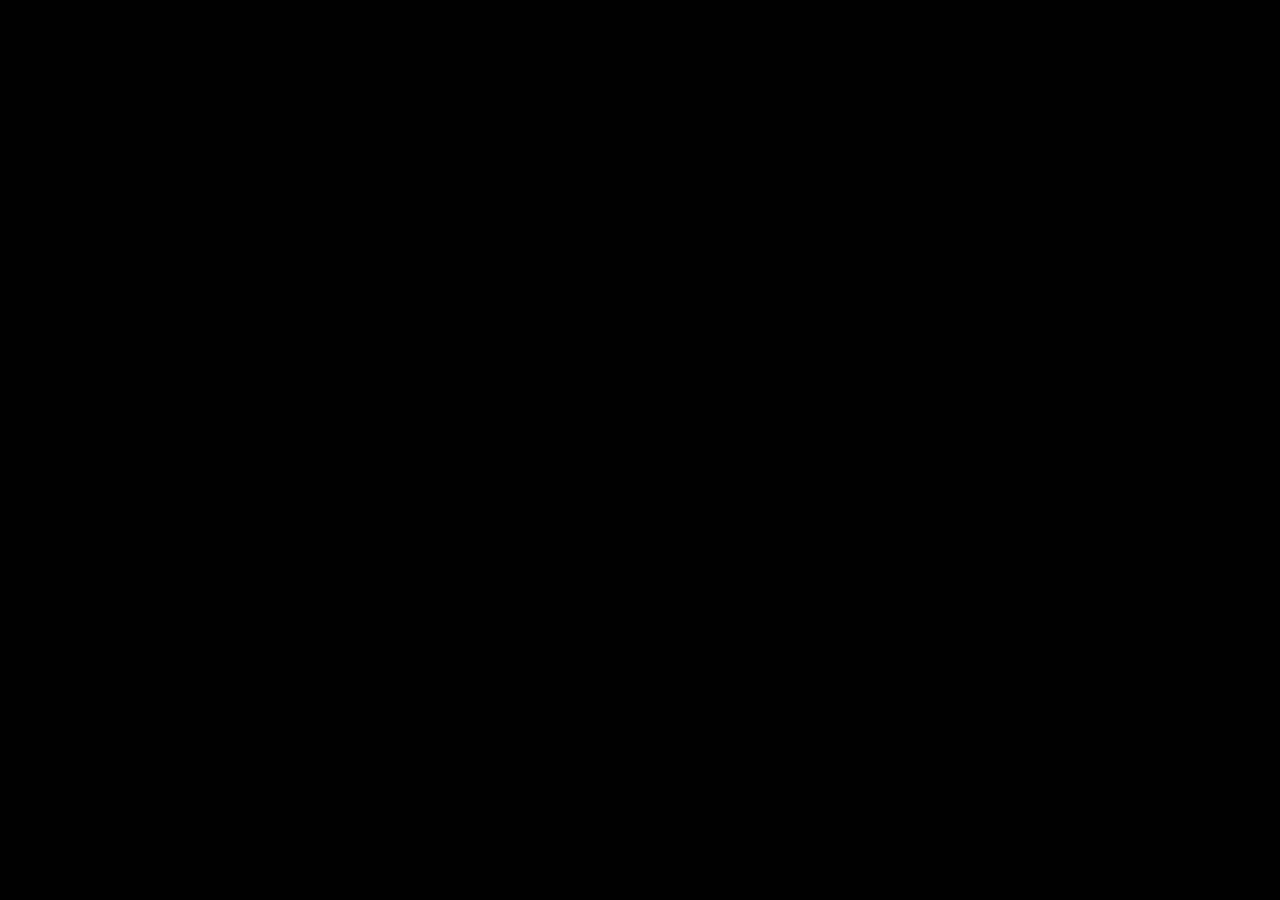
==== index.html @ 855a2191 "new file:   assets/tela1_dktp.jpg 	modified:   index.html" ====
<!DOCTYPE html>

<html lang="pt-br">
<head>

  <meta charset="UTF-8">
  <title>Stories com Swiper</title>
  <meta name="viewport" content="width=device-width, initial-scale=1.0">

  <!-- fonts  -->
  <link rel="preconnect" href="https://fonts.googleapis.com">
  <link rel="preconnect" href="https://fonts.gstatic.com" crossorigin>
  <link href="https://fonts.googleapis.com/css2?family=Roboto:ital,wght@0,100..900;1,100..900&display=swap" rel="stylesheet">

  <!-- Swiper CSS -->
  <link rel="stylesheet" href="https://cdn.jsdelivr.net/npm/swiper@11/swiper-bundle.min.css" />

  <!-- CSS Interno -->
  <link rel="stylesheet" href="./css/estilo.css" />

</head>
<body>

<!-- MOBILE -->
<div class="mobile">

  <!-- Progress Bars -->
  <div class="progress-container" id="progress-container"></div>


  <!-- Swiper container -->
  <div class="swiper">
    <div class="swiper-wrapper">

      <!-- Slide 1 -->
      <div class="swiper-slide">
        <div class="testeDegradeCima"></div>
        <div class="testeDegradeBaixo"></div>

        <div class="blocoDeTexto">

          <div class="tituloMateria">
            Na esquina de casa
          </div>
          <div class="gravata">
            Política de mutirões e ações descentralizadas superaram 10 mil atendimentos no último ano em comunidades periféricas, praças públicas, terminais de ônibus e ilhas do Paraná
          </div>
          
        </div>
        

        <img src="./assets/tela1.jpg" alt="Imagem 1" class="slide-image">       
      </div>

      <!-- Slide 2 -->
      <div class="swiper-slide">
        <div class="testeDegradeCima"></div>
        <div class="testeDegradeBaixo2"></div> 
        <img src="./assets/tela2.jpg" alt="Imagem 1" class="slide-image"> 
        <div class="texto">
          
          <p>
            Em um mesmo dia, Amélia Almeida, 58, celebrou duas conquistas: o nascimento do primeiro neto e o atendimento da Defensoria. Dos 40 anos que já viveu no bairro São João, em Pato Branco, há 19 ela mora com a família no mesmo lugar que, naquele dia, receberia a criança.  É o lugar onde os dois filhos de Amélia foram criados, é o lugar onde ela pretende viver a velhice. No entanto, nunca teve o nome de sua dona nos papeis pela falta de regularização. Era essa a segunda conquista que nascia naquele dia.
          </p> 

        </div>
      </div>

      <!-- Slide 3 -->
      <div class="swiper-slide">
        <div class="testeDegradeCima"></div>
        <div class="testeDegradeBaixo"></div>
        <img src="./assets/tela3.jpg" alt="Imagem 2" class="slide-image">
        <div class="texto">
          
          <p>
            O bairro é um núcleo urbano de Pato Branco fora da cidade. A exemplo de outras periferias Brasil afora, sua formação ao longo das últimas quatro décadas passa por problemas estruturais. Mesmo hoje, a população enfrenta os paradoxos que ditam o ritmo da vida nas favelas. No fim de 2024, por exemplo, por pouco a residência de dona Amélia se salvou da cheia do rio que corta o São João. Mas no dia em que o neto nasceu, cinco meses depois, a casa estava sem água encanada.
          </p> 

        </div>

      </div>

      <!-- Slide 4 -->
      <div class="swiper-slide">
        <div class="testeDegradeCima"></div>
        <div class="testeDegradeBaixo"></div>
        <img src="./assets/tela4.jpg" alt="Imagem 2" class="slide-image">
        <div class="texto">
          
          <p>
            Quando a mãe de Amélia era viva e trabalhava fora do bairro, era preciso subir a ladeira a pé para chegar até o ponto de ônibus da rede pública, na parte alta. O acesso melhorou com o passar dos anos, com a instalação de pontos também na parte baixa. Ainda assim, uma parcela das pessoas não consegue se deslocar até o centro de Pato Branco – onde estão serviços fundamentais para as famílias do São João.  
          </p> 

        </div>

      </div>

      <!-- Slide 5 -->
      <div class="swiper-slide">
        <div class="testeDegradeCima"></div>
        <div class="testeDegradeBaixo"></div>
        <img src="./assets/tela5.jpg" alt="Imagem 2" class="slide-image">
        <div class="texto">
          
          <p>
            “Já até pensei em ir embora, mas eu gosto de morar aqui, gosto da minha casa. Todo bairro tem suas dificuldades, mas seria muito pior se eu não tivesse esse lugar. Tenho minha casa, tenho meus filhos, já estou velha. Esse é o meu lugar”, contou dona Amélia.   
          </p> 

        </div>

      </div>

      <!-- Slide 6 -->
      <div class="swiper-slide">
        <div class="testeDegradeCima"></div>
        <div class="testeDegradeBaixo"></div>
        <img src="./assets/tela6.jpg" alt="Imagem 2" class="slide-image">
        <div class="texto">
          
          <p>
            Suas palavras se somam às de outros moradores da região, que não escondem o sentimento de pertencimento. A vontade deles é que o bairro melhore, os serviços públicos alcancem a comunidade, e não o contrário.    
          </p> 

        </div>
      </div>

      <!-- Slide 7 -->
      <div class="swiper-slide">
        <div class="testeDegradeCima"></div>
        <div class="testeDegradeBaixo"></div>
        <img src="./assets/tela7.jpg" alt="Imagem 2" class="slide-image">
        <div class="texto">
          
          <p>
            Inúmeras pendências jurídicas e sociais da população – vaga em creche, tratamento médico e regularização fundiária, no caso de Amélia – permanecem em aberto pela falta de dinheiro para custear um serviço particular. Um levantamento feito com famílias do Projeto Jojoca, iniciativa de impacto social que atua no bairro, mostra que apenas 23% delas possuem renda superior a R$ 2 mil. No entanto, entre as dificuldades que acompanham o dia a dia, a distância até a cidade também é um fator que impede uma vida melhor.     
          </p> 

        </div>
      </div>

      <!-- Slide 8 -->
      <div class="swiper-slide">
        <div class="testeDegradeCima"></div>
        <div class="testeDegradeBaixo"></div>
        <img src="./assets/tela8.jpg" alt="Imagem 2" class="slide-image">
        <div class="texto">
          
          <p>
            Nesses 19 anos, Dona Amélia já havia tentado, sem sucesso, colocar seu nome no documento do imóvel e poder legalmente chamar de seu o pedaço de terra. “É por isso que eu sonhava com o dia em que um atendimento como esse chegaria aqui. Agora tenho certeza que vou conseguir resolver minha vida”, contou ela, na saída do mutirão da Defensoria, na esquina de sua casa.     
          </p> 

        </div>
      </div>

      <!-- Slide 9 -->
      <div class="swiper-slide">
        
        <div class="citacao">
          
          <p>
            “Já até pensei em ir embora, mas eu gosto de morar aqui. Eu sonhava com o dia em que um atendimento como esse chegaria”
          </p>    

        </div>

        <div class="assinCitacao">
          <p>
            Amélia de Almeida, 
          <br>
            <i>atendida pela Defensoria</i>
          </p>

        </div>
      </div>

      <!-- Slide 10 -->
      <div class="swiper-slide">
        <div class="testeDegradeCima"></div>
        <div class="testeDegradeBaixo"></div>
        <img src="./assets/tela10.jpg" alt="Imagem 2" class="slide-image">
        <div class="texto">
          
          <!--<p class="subtitulo">
            Estratégia em todos os municípios 
          </p>-->

          <p>
            Para alcançar o maior número possível de paranaenses, a Defensoria precisou antes reconhecer suas limitações. Isso não significa se acomodar, mas, pelo contrário, encontrar novas formas de avançar e efetivamente atender a população. A instituição faz isso diariamente por meio de suas sedes e via atendimento online. Mas e quando, mesmo com diferentes formas de acesso, as pessoas não alcançam as portas de entrada? A DPE-PR, então, vai até elas.    
          </p> 

        </div>
      </div>

      <!-- Slide 11 -->
      <div class="swiper-slide">
        <div class="testeDegradeCima"></div>
        <div class="testeDegradeBaixo"></div>
        <img src="./assets/tela11.jpg" alt="Imagem 2" class="slide-image">
        <div class="texto">
          
          <p>
            A moradora do São João só conseguiu dar entrada no pedido de regularização dos documentos da casa porque a Defensoria foi até o bairro, ou seja, descentralizou seus serviços já oferecidos na cidade. A situação dela é a mesma de milhares de outros cidadãos do estado que dependem da Defensoria e não conseguem receber atendimento por meio dos espaços convencionais. 
    
          </p> 

        </div>
      </div>

      <!-- Slide 12 -->
      <div class="swiper-slide">
        <div class="testeDegradeCima"></div>
        <div class="testeDegradeBaixo"></div>
        <img src="./assets/tela12.jpg" alt="Imagem 2" class="slide-image">
        <div class="texto">
          
          <p>
            A partir dessa constatação, a Defensoria adota a estratégia de promover mutirões e ações descentralizadas. Comunidades periféricas, praças públicas, terminais de ônibus, ilhas, sedes de instituições parceiras: tudo vira ponto de atendimento da Defensoria.  
          </p> 

        </div>
      </div>

      <!-- Slide 13 -->
      <div class="swiper-slide">
        <div class="testeDegradeCima"></div>
        <div class="testeDegradeBaixo"></div>
        <img src="./assets/tela13.jpg" alt="Imagem 2" class="slide-image">
        <div class="texto">
          
          <p>
            Em 2024, a DPE-PR criou a Assessoria Especial de Mutirões de Atendimento (AEMA). A consolidação dessa política já superou, desde o ano passado, mais de 10 mil atendimentos com ações e programas permanentes. Essa estrutura coordena os mutirões pelo estado e impulsiona iniciativas locais., como foi o caso do mutirão em Pato Branco, uma parceria entre a equipe local e a AEMA.   
          </p> 

        </div>
      </div>

      <!-- Slide 14 -->
      <div class="swiper-slide">
        <div class="testeDegradeCima"></div>
        <div class="testeDegradeBaixo"></div>
        <img src="./assets/tela14.jpg" alt="Imagem 2" class="slide-image">
        <div class="texto">
          
          <p>
            “A instituição tem o papel de atender as pessoas que mais precisam, e são elas, justamente, as mais esquecidas e marginalizadas pelo local e as condições em que vivem, diz Helena de Franceschi, defensora pública em Pato Branco. 
          </p> 

        </div>
      </div>

      <!-- Slide 15 -->
      <div class="swiper-slide">
        <div class="testeDegradeCima"></div>
        <div class="testeDegradeBaixo"></div>
        <img src="./assets/tela15.jpg" alt="Imagem 2" class="slide-image">
        <div class="texto">
          
          <p>
            Nessas oportunidades, a DPE-PR também alcança cidades que ainda não têm cobertura presencial permanente da instituição. Isso é possível pelo foco adotado nessas ações: a resolução extrajudicial, ou seja, a busca por resolver os problemas da população sem a necessidade de um processo na justiça. Uma solução mais ágil e desburocratizada, com menos custos para o estado e sem aumentar a sobrecarga no Poder Judiciário.
          </p> 

        </div>
      </div>
      
      <!-- Slide 16 -->
      <div class="swiper-slide">
        <div class="citacao">
          
          <p>
            Por unirem o foco extrajudicial e demandas estruturais do estado, os mutirões também se tornaram motores de projetos inovadores.
          </p> 

        </div>
      </div>
      
      <!-- Slide 17 -->
      <div class="swiper-slide">
        <div class="testeDegradeCima"></div>
        <div class="testeDegradeBaixo"></div>
        <img src="./assets/tela17.jpg" alt="Imagem 2" class="slide-image">
        <div class="texto">
          
          <p>
            O sucesso dessa estratégia foi destaque no Paraná Mais Cidades, promovido pelo Governo do Estado em fevereiro. No evento, a DPE-PR mostrou a prefeituras e lideranças regionais a oportunidade de levar mutirões e ações descentralizadas para seus municípios. Dos novos contatos estabelecidos, a expectativa é que ajudem sempre a levar a Defensoria aonde ela precisa estar. Onde o povo está.
          </p> 

        </div>
      </div>


    </div>
  </div>

</div>
<!-- MOBILE -->



<!-- DESKTOP -->
<div class="desktop ">

  <!-- conteudo -->
  <!--
  <div class="textoDesktop">
    <p class="tituloDesktop">
      Na esquina de casa
    </p>
    <p>
      Política de mutirões e ações descentralizadas superaram 10 mil atendimentos no último ano em comunidades periféricas, praças públicas, terminais de ônibus e ilhas do Paraná
    </p>
    <p>
      Em um mesmo dia, Amélia Almeida, 58, celebrou duas conquistas: o nascimento do primeiro neto e o atendimento no mutirão da Defensoria. Dos 40 anos que já viveu no bairro São João, em Pato Branco, há 19 ela mora com a família no mesmo lugar que, naquele dia, receberia a criança. A casa, hoje de tijolo e rebocada, tem um cercado para a criação de galinhas e o cultivo de verduras. É o lugar onde os dois filhos de Amélia foram criados, é o lugar onde ela pretende viver a velhice. Sempre foi um lar, mas nunca teve o nome de sua dona nos papeis pela falta de regularização. Era essa a segunda conquista que nascia com a Defensoria naquele dia, no coração do São João.
    </p>
    <p>
      O bairro é um núcleo urbano de Pato Branco fora da cidade. Ele existe desde 1981, quando 30 famílias vindas das margens da Rodovia BR-158 ocuparam a área. A exemplo de outras periferias Brasil afora, sua formação ao longo das últimas quatro décadas passa por problemas estruturais. De esgoto a céu aberto a dificuldades de acesso à escola. Mesmo hoje, a população enfrenta os paradoxos que ditam o ritmo da vida nas favelas.
    </p>
    <p>
      No fim de 2024, por exemplo, por pouco a residência de dona Amélia se salvou da cheia do rio que corta o São João. Era muita água, e outros moradores e moradoras não tiveram a mesma sorte. Mas no dia em que o neto nasceu, cinco meses depois das fortes chuvas, a casa estava sem água encanada para cozinhar o feijão do almoço.
    </p>
    <p>
      Quando a mãe de Amélia era viva e trabalhava fora do bairro, era preciso subir a ladeira a pé para chegar até o ponto de ônibus da rede pública, na parte alta. O acesso melhorou com o passar dos anos, com a instalação de pontos também na parte baixa. Ainda assim, uma parcela das pessoas não consegue se deslocar até o centro de Pato Branco – onde estão serviços fundamentais para as famílias do São João.
    </p>
    <p class="citacaoDesktop">
      “Já até pensei em ir embora, mas eu gosto de morar aqui, gosto da minha casa. Todo bairro tem suas dificuldades, mas seria muito pior se eu não tivesse esse lugar. Tenho minha casa, tenho meus filhos, já estou velha. Esse é o meu lugar”, contou dona Amélia.
    </p>
    <p>
      Suas palavras se somam às de outros moradores da região, que não escondem o sentimento de pertencimento. A vontade deles é que o bairro melhore, os serviços públicos alcancem a comunidade, e não o contrário.
    </p>
    <p>
      Inúmeras pendências jurídicas e sociais da população – vaga em creche, tratamento médico e regularização fundiária, no caso de Amélia – permanecem em aberto pela falta de dinheiro para custear um serviço particular. Um levantamento feito com famílias do Projeto Jojoca, iniciativa de impacto social que atua no bairro, mostra que apenas 23% delas possuem renda superior a R$ 2 mil. No entanto, entre as dificuldades que acompanham o dia a dia, a distância até a cidade também é um fator que impede uma vida melhor.
    </p>
    <p>
      Nesses 19 anos, Dona Amélia já havia tentado, sem sucesso, colocar seu nome no documento do imóvel e poder legalmente chamar de seu o pedaço de terra. “É por isso que eu sonhava com o dia em que um atendimento como esse chegaria aqui. Agora tenho certeza que vou conseguir resolver minha vida”, contou ela, na saída do mutirão da Defensoria, na esquina de sua casa.
    </p>
    <p class="subtituloDesktop">
      Estratégia em todos os municípios
    </p>
    <p>
      Para alcançar o maior número possível de paranaenses, a Defensoria precisou antes reconhecer suas limitações. Isso não significa se acomodar, mas, pelo contrário, encontrar novas formas de avançar e efetivamente atender a população. A instituição faz isso diariamente por meio de suas sedes e via atendimento online. Mas e quando, mesmo com diferentes formas de acesso, as pessoas não alcançam as portas de entrada? A DPE-PR, então, vai até elas.
    </p>
    <p>
      A moradora do São João só conseguiu dar entrada no pedido de regularização dos documentos da casa porque a Defensoria foi até o bairro, ou seja, descentralizou seus serviços já oferecidos na cidade. A situação dela é a mesma de milhares de outros cidadãos do estado que dependem da Defensoria e não conseguem receber atendimento por meio dos espaços convencionais.
      A partir dessa constatação, a Defensoria adota a estratégia de promover mutirões e ações descentralizadas. Comunidades periféricas, praças públicas, terminais de ônibus, ilhas, sedes de instituições parceiras: tudo vira ponto de atendimento da Defensoria.
    </p>
    <p>
      Em  2024, a DPE-PR criou a Assessoria Especial de Mutirões de Atendimento (AEMA). A consolidação dessa política já superou, desde o ano passado, mais de 10 mil atendimentos com ações e programas permanentes. Essa estrutura coordena os mutirões pelo estado e impulsiona iniciativas locais., como foi o caso do mutirão em Pato Branco, uma parceria entre a equipe local e a AEMA.
      “A instituição tem o papel de atender as pessoas que mais precisam, e são elas, justamente, as mais esquecidas e marginalizadas pelo local e as condições em que vivem, diz Helena de Franceschi, defensora pública em Pato Branco.
    </p>
    <p>
      Nessas oportunidades, a DPE-PR também alcança cidades que ainda não têm cobertura presencial permanente da instituição. Isso é possível pelo foco adotado nessas ações: a resolução extrajudicial, ou seja, a busca por resolver os problemas da população sem a necessidade de um processo na justiça. Uma solução mais ágil e desburocratizada, com menos custos para o estado e sem aumentar a sobrecarga no Poder Judiciário. No ano passado, esse trabalho levou a Defensoria, por exemplo, para Ivaiporã, Jaguariaíva, Mandaguari, Matelândia, Reserva, Rolândia, Francisco Alves, Pérola e Assis Chateaubriand, cidades ainda sem sede da instituição.
    </p>
    <p>
      Em prol da paternidade responsável
    </p>
    <p>
      De mãos dadas com o pai, o choro não é do exame de sangue feito há pouco. As profissionais de saúde do laboratório já haviam recolhido o material genético. Apenas semanas depois Fábio Franco Portes receberia a resposta para uma dúvida que ele, na verdade, já havia sanado naquele dia. A família de Campo Mourão fez do mutirão da Defensoria um ponto de virada. Aos 30 anos, Fábio se permitiu chorar justamente por saber que poderia chamar oficialmente Jacir da Luz de Oliveira, 67, de pai – o homem que apertava suas mãos.
    </p>
    <p>
      “Fiquei sabendo do mutirão pela televisão e por postagens nas redes sociais, mas eu achava que era só para menor de idade”, explicou o filho. “Eu me criei no Tocantins, voltei pra cá há alguns anos e reencontrei meu pai. Mandei uma mensagem para ele, e resolvemos fazer o teste de DNA. Agora eu tenho um pai”. Esse serviço engloba filhos de todas as idades, faz reconhecimento de maternidade e ainda pode rastrear o vínculo biológico até mesmo com pais já falecidos.
    </p>
    <p>
      É o (Re)conhecendo Direitos, que viabiliza os exames gratuitos para incentivar o reconhecimento voluntário e combater o cenário geral de filhos e filhas sem o nome do pai na certidão de nascimento. A média anual de crianças registradas apenas com o nome da mãe chega a 5% do total, no Paraná. Também em todo o Brasil, de acordo com dados da Associação Nacional dos Registradores de Pessoas Naturais.
    </p>
    <p>
      Desde 2023, mais de 1.300 atendimentos já foram realizados em todo o estado por meio do programa, tanto por meio do atendimento presencial, online e também nos mutirões próprios de incentivo à paternidade responsável. A DPE-PR disponibiliza permanentemente um formulário na plataforma Luna para o cadastro dos pais interessados em realizar o reconhecimento voluntário de paternidade e o agendamento do exame, e solicita o preenchimento de dados do filho, da mãe e do suposto pai. Além do acesso gratuito ao teste de DNA, a família recebe assistência jurídica para a filiação e tem acesso a oficinas de parentalidade.
    </p>
    <p>
      O enfrentamento às estatísticas também ganhou fôlego com um importante marco legal: a Lei Estadual 21.461/2023, de autoria do deputado Hussein Bakri, que estabelece aos cartórios a necessidade de enviarem as certidões sem o nome do pai à Defensoria para uma busca ativa das famílias e a disponibilização do serviço.
    </p>
    <p>
      Seu Jacir da Luz quis seu nome no registro de Fábio, e vice-versa. Um desejo compartilhado que permitiu a pai e filho transformar afeto em direitos sem depender de um processo na justiça. A única espera foi pela devolutiva do laboratório, que confirmou a genética de um no outro. E tudo porque os dois foram até o mutirão da DPE-PR.
    </p>
    <p class="citacaoDesktop">
      “Moro em Campo Mourão, mas me criei no Tocantins. Voltei para cá há alguns anos e reencontrei meu pai. Mandei uma mensagem para ele e ele resolveu fazer o teste de DNA. Agora eu tenho um pai”
    </p>
    <p>    
      Fábio Franco Portes, atendido pela Defensoria
    </p>
    <p>
      Concilia Paraná: foco nas famílias do estado
    </p>
    <p>
      A experiência de 14 anos transformando vidas no estado trouxe à instituição um conhecimento profundo sobre as necessidades que mais afligem os paranaenses. Somada à interlocução com câmaras municipais, prefeituras, associações e outras entidades públicas, a resposta a essas necessidades chegou em forma de projetos que mudam a realidade de milhares de pessoas.
    </p>
    <p>
      O Concilia Paraná também mostra porque essa lógica leva a Defensoria adiante. Essa iniciativa existe desde 2022 com foco em auxiliar a população em questões do Direito das Famílias – divórcio, pensão alimentícia, guarda de filhos e dissolução de união estável, por exemplo. Tudo por meio de acordo entre as partes, sem a necessidade de um processo. De lá para cá, mais de mil atendimentos já foram realizados em Curitiba, Almirante Tamandaré, Ponta Grossa, União da Vitória, Maringá, Cambé e mais.
    </p>
    <p>
      Por unirem o foco extrajudicial e demandas estruturais do estado,   os mutirões também se tornaram motores de projetos inovadores.
    </p>
    <p>
      As questões familiares lideram as áreas de atuação da DPE-PR, com cerca de 40% de toda a demanda no estado. Logo, oferecer uma solução mais prática e rápida nos mutirões é também uma forma de agilizar o trabalho da Defensoria e o direito de cada usuário ou usuária. 
    </p>
    <p>
      Dados do Conselho Nacional de Justiça (CNJ) mostram que ações de divórcio, por exemplo, demoram 538 dias para serem julgadas, em média. No Paraná, estado brasileiro que ocupa o primeiro lugar no registro de divórcios, segundo levantamento de 2022 do Instituto Brasileiro de Geografia e Estatística, o programa da Defensoria facilita a vida da população com menos custos e mais eficiência. É o resultado da inovação.
    </p>
    <p>
      “Com o apoio de gestores municipais e estaduais, podemos levar o Concilia Paraná e outras iniciativas cada vez mais longe, percorrer as cidades que precisam desse serviço e proteger os direitos da população”, afirma Mariana Mantovani, defensora pública e coordenadora da AEMA. “Basta confiar e acreditar na instituição”.
    </p>
    <p>
      O sucesso do Concilia Paraná e do (Re)conhecendo Direitos foi destaque no Paraná Mais Cidades, promovido pelo Governo do Estado em fevereiro. No evento, a DPE-PR mostrou a prefeituras e lideranças regionais a oportunidade de levar mutirões e ações descentralizadas para seus municípios. Dos novos contatos estabelecidos, a expectativa é que ajudem sempre a levar a Defensoria aonde ela precisa estar. Onde o povo está. 
    </p>

  </div>
  -->
  <!-- conteudo -->

  <!-- footer -->
  <div>
    
  </div>
  <!-- footer -->
  
</div>
<!-- DESKTOP -->


  <!-- Swiper JS -->
  <script src="https://cdn.jsdelivr.net/npm/swiper@11/swiper-bundle.min.js"></script>
  <script src="./script/script.js"></script>


</body>

</html>
---- css/estilo.css ----
/* ------------------------------------     */
* {
  box-sizing: border-box;
}

body {
  margin: 0;
  background: #000;
  font-family: 'Roboto', sans-serif;
}

@supports (-webkit-touch-callout: none) {
 html, body {
  position: fixed;
  margin: 0;
  padding: 0;
  width: 100%;
  height: 100%;
  overflow: hidden;
  }
  .texto {
  padding: 10vh 5vw 5vh 5vw;
  padding-bottom: calc(12vh + env(safe-area-inset-bottom));
  }
}

html, body {
  position: fixed;
  margin: 0;
  padding: 0;
  width: 100%;
  height: 100%;
  overflow: hidden;
}

.swiper {
  width: 100%;
  height: 100vh;
}

.blocoDeTexto{
  height: auto;
  width: 100vw;
  position: relative;
  display: flex;
  flex-direction: column;
  align-items: center;
  bottom: 5vh;
  left: 0;
  z-index: 100;
}
/* ------------------------------------     */


/* --------------------------------- */
/* MOBILE */
.mobile {
  display: block;
}

/* DESKTOP */
.desktop {
  display: none;
}

@media (min-width: 1024px) {
  .mobile {
    display: none;
  }
  .desktop {
    display: block;
  }
  html, body {
    position: static !important;
    height: auto !important;
    overflow: auto !important;
  }
}
/* --------------------------------- */


/* ------------------------------------    PROGRESS-BAR*/
.progress-container {
  position: absolute;
  top: 10px;
  left: 10px;
  right: 10px;
  display: flex;
  gap: 4px;
  z-index: 10;
}

.progress-bar {
  flex: 1;
  height: 4px;
  background-color: rgba(255, 255, 255, 0.3);
  border-radius: 2px;
}

.progress-bar.active {
  background-color: white;
}
/* ------------------------------------    PROGRESS-BAR*/


/* ------------------------------------    SWIPER-SLIDE*/
.swiper-slide {
  background-color: #738462;
  position: relative;
  display: flex;
  flex-direction: column;
  align-items: center;
  justify-content: flex-end;
  color: rgb(219, 42, 42);
  padding: 20px;
  text-align: center;
}

.slide-image {
  position: absolute;
  top: 0;
  left: 0;
  width: 100%;
  height: 100%;
  object-fit: cover;
  z-index: 0;
}

.slide-text {
  margin-top: 20px;
  font-size: 18px;
}
/* ------------------------------------    SWIPER-SLIDE*/



/* ------------------------------------    DEGRADE*/
.testeDegradeCima {
  background: linear-gradient(to top, rgba(0,0,0,0), rgba(0,0,0,1));
  position: absolute;
  top: 0;
  left: 0;
  width: 100%;
  height: 25%;
  z-index: 50;
}

.testeDegradeBaixo {
  background: linear-gradient(to bottom, rgba(0,0,0,0), rgba(0,0,0,0.8) , rgba(0,0,0,1));
  position: absolute;
  bottom: 0;
  left: 0;
  width: 100%;
  height: 75%;
  z-index: 50;
}

.testeDegradeBaixo2 {
  background: linear-gradient(to bottom, rgba(0,0,0,0), rgba(0,0,0,0.8) , rgba(0,0,0,1));
  position: absolute;
  bottom: 0;
  left: 0;
  width: 100%;
  height: 75%;
  z-index: 50;
}
/* ------------------------------------    DEGRADE*/


/* ------------------------------------    TEXTO*/
.tituloMateria {
  position: relative;
  left: 0%;
  padding: 5vh 0vw;
  width: 100%;
  height: 25%;
  z-index: 50;
  opacity: 0.6;
  color: #beddc0;
  text-align: center;
  font-size: 2.5em;
  font-weight: 700;
}

.tituloDesktop {
  position: relative;
  left: 0%;
  padding: 5vh 0vw;
  width: 100%;
  height: 25%;
  z-index: 50;
  opacity: 0.6;
  color: #beddc0;
  text-align: center;
  font-size: 4em;
  font-weight: 700;
}

.subtitulo {
  position: relative;
  left: 0%;
  width: 100%;
  height: 25%;
  z-index: 50;
  opacity: 0.6;
  color: #beddc0;
  text-align: left;
  font-size: 1.5em;
  font-weight: 700;
}

.subtituloDesktop {
  position: relative;
  left: 0%;
  width: 100%;
  height: 25%;
  z-index: 50;
  opacity: 0.6;
  color: #beddc0;
  text-align: left;
  font-size: 1.5em;
  font-weight: 700;
}

.texto {
  background: linear-gradient(to bottom, rgba(0,0,0,0), rgba(0,0,0.5), rgba(0,0,0,1) , rgba(0,0,0,1));
  /*background-color: #a856a8 ; */
  position: absolute;
  margin-top: 20px;
  font-size: 18px;
  bottom: 0;
  left: 0;
  padding: 10vh 5vw 5vh 5vw;
  padding-bottom: calc(5vh + env(safe-area-inset-bottom));
  width: 100%;
  z-index: 50;
  opacity: 0.7;
  color: azure;
  text-align: left;
  /*text-align: justify; 
  hyphens: auto;      
  hyphenate-limit-chars: 4 2 2;  */
  font-size: clamp(14px, 4vw, 32px);
  font-weight: 400;
  z-index: 50;
}


.textoDesktop {
  background: linear-gradient(to bottom, rgba(0,0,0,0), rgba(0,0,0.5), rgba(0,0,0,1) , rgba(0,0,0,1));
  position:relative;
  bottom: 0;
  left: 0;
  padding: 10vh 10vw 5vh 10vw;
  width: 100%;
  z-index: 50;
  opacity: 0.7;
  color: azure;
  text-align: left;
  font-size: clamp(22px, 1vw, 30px);
  line-height: 1.4;
  font-weight: 300;
  z-index: 50;
}

.assinCitacao {
  position: absolute;
  margin-top: 20px;
  margin-top: 20px;
  font-size: 18px;
  bottom: 10vh;
  left: 0;
  padding: 5% 5%;
  width: 100%;
  z-index: 50;
  opacity: 1;
  color: azure;
  text-align: right;
  font-size: 1.2em;
  font-weight: 100;
  z-index: 50;
}

.gravata {
  position: relative;
  margin-top: 10px;
  bottom: 10px;
  left: 0;
  padding: 5vh 5vw 0vh 5vw;
  width: 100%;
  opacity: 0.6;
  color: azure;
  text-align: center;
  font-size: 1.3em;
  font-weight: 400;
  z-index: 50;
}

.citacao {
  position: relative;
  margin-top: 20px;
  margin-top: 20px;
  bottom: 10px;
  left: 0;
  padding: 5% 0%;
  width: 100%;
  bottom: 30vh;
  opacity: 0.6;
  color: azure;
  text-align: center;
  font-size: 1.8em;
  font-weight: 400;
  z-index: 50;
}
.citacaoDesktop {
  position: relative;
  bottom: 10px;
  left: 0;
  padding: 5% 10%;
  width: 100%;
  opacity: 0.6;
  color: azure;
  text-align: center;
  font-size: 1.5em;
  font-weight: 400;
  z-index: 50;
}
/* ------------------------------------    TEXTO*/


/* ------------------------------------    
@media (min-width: 200px) and (max-width: 299px) {
  .texto {
    font-size: clamp(14px, 4vw, 32px);
  }
}

@media (min-width: 300px) and (max-width: 399px) {
  .texto {
    font-size: clamp(14px, 4vw, 32px);
  }
}

@media (min-width: 400px) and (max-width: 499px) {
  .texto {
    font-size: clamp(14px, 4vw, 32px);
  }
}

@media (min-width: 500px) and (max-width: 599px) {
  .texto {
    font-size: clamp(14px, 4vw, 32px);
  }
}

@media (min-width: 600px) and (max-width: 700px) {
  .texto {
    font-size: clamp(14px, 4vw, 32px);
  }
}

@media (min-width: 760px) and (max-width: 5000px) {

}
/* ------------------------------------    */
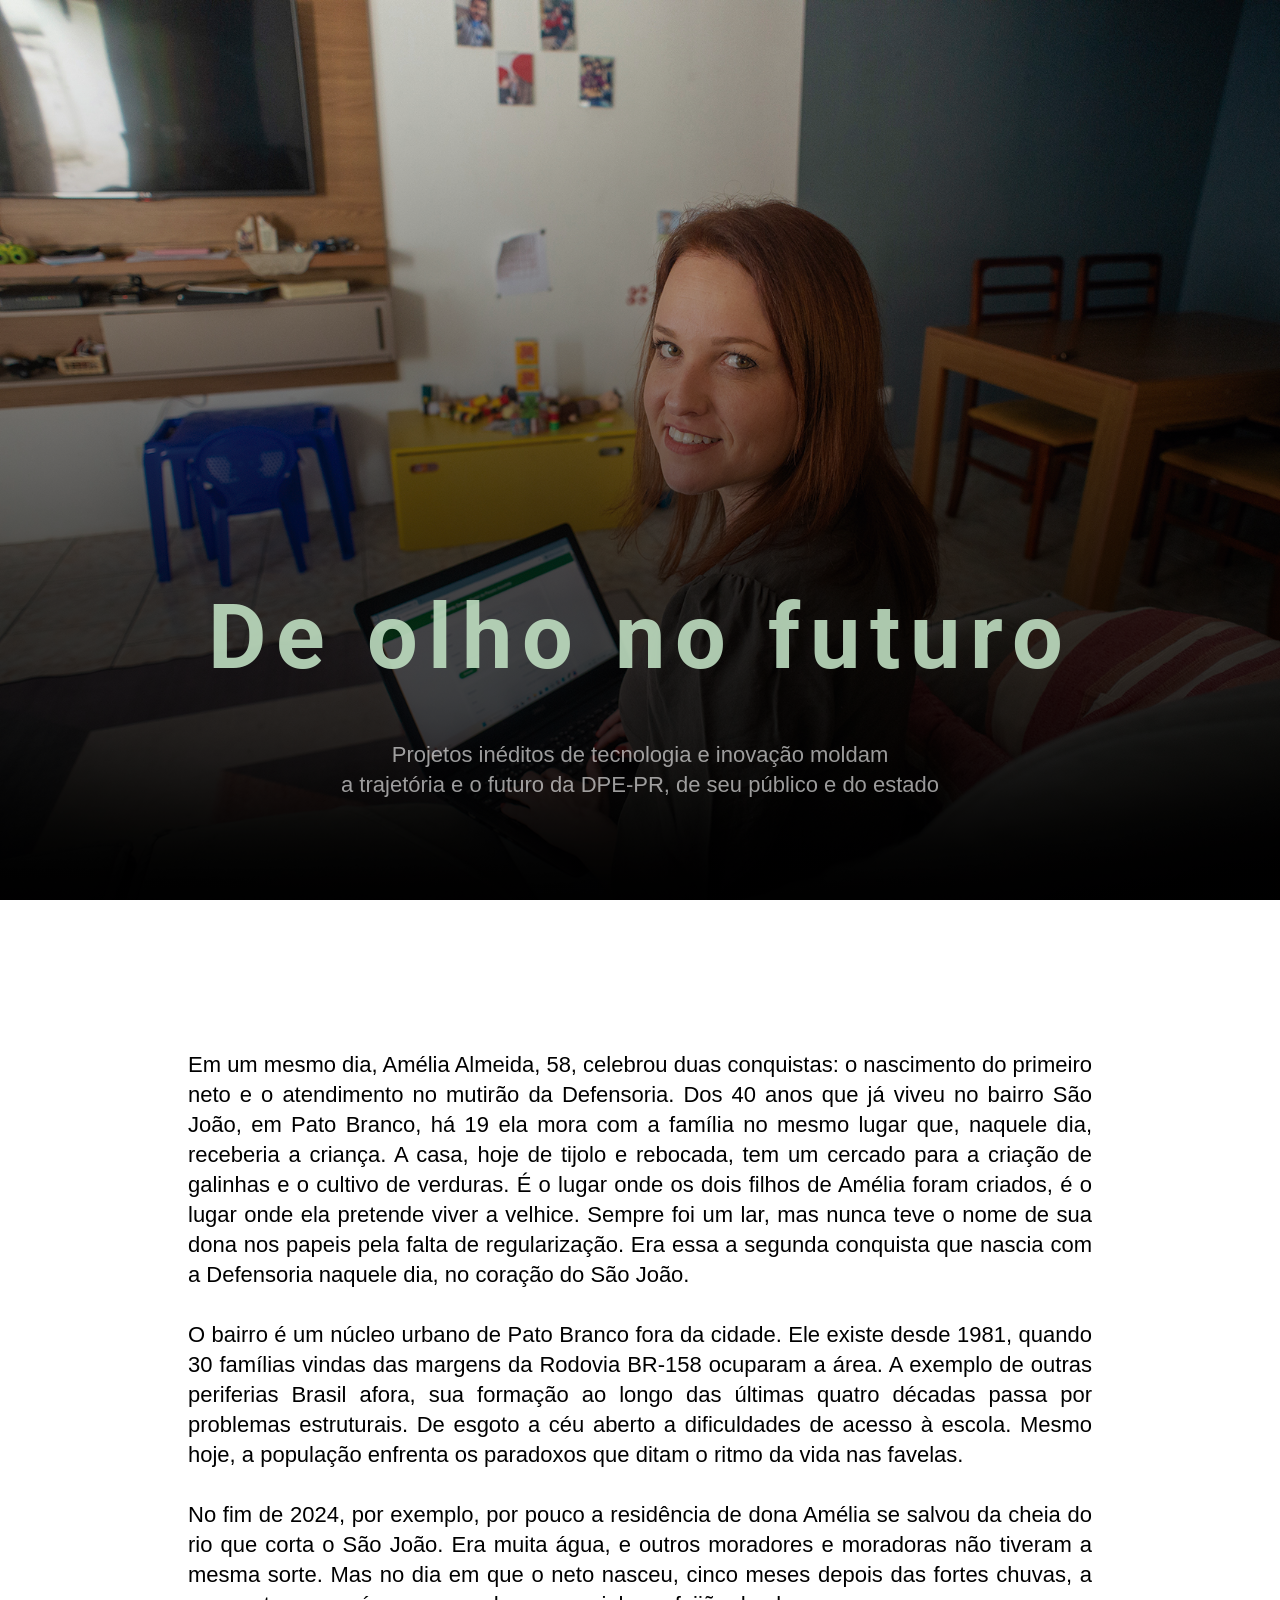
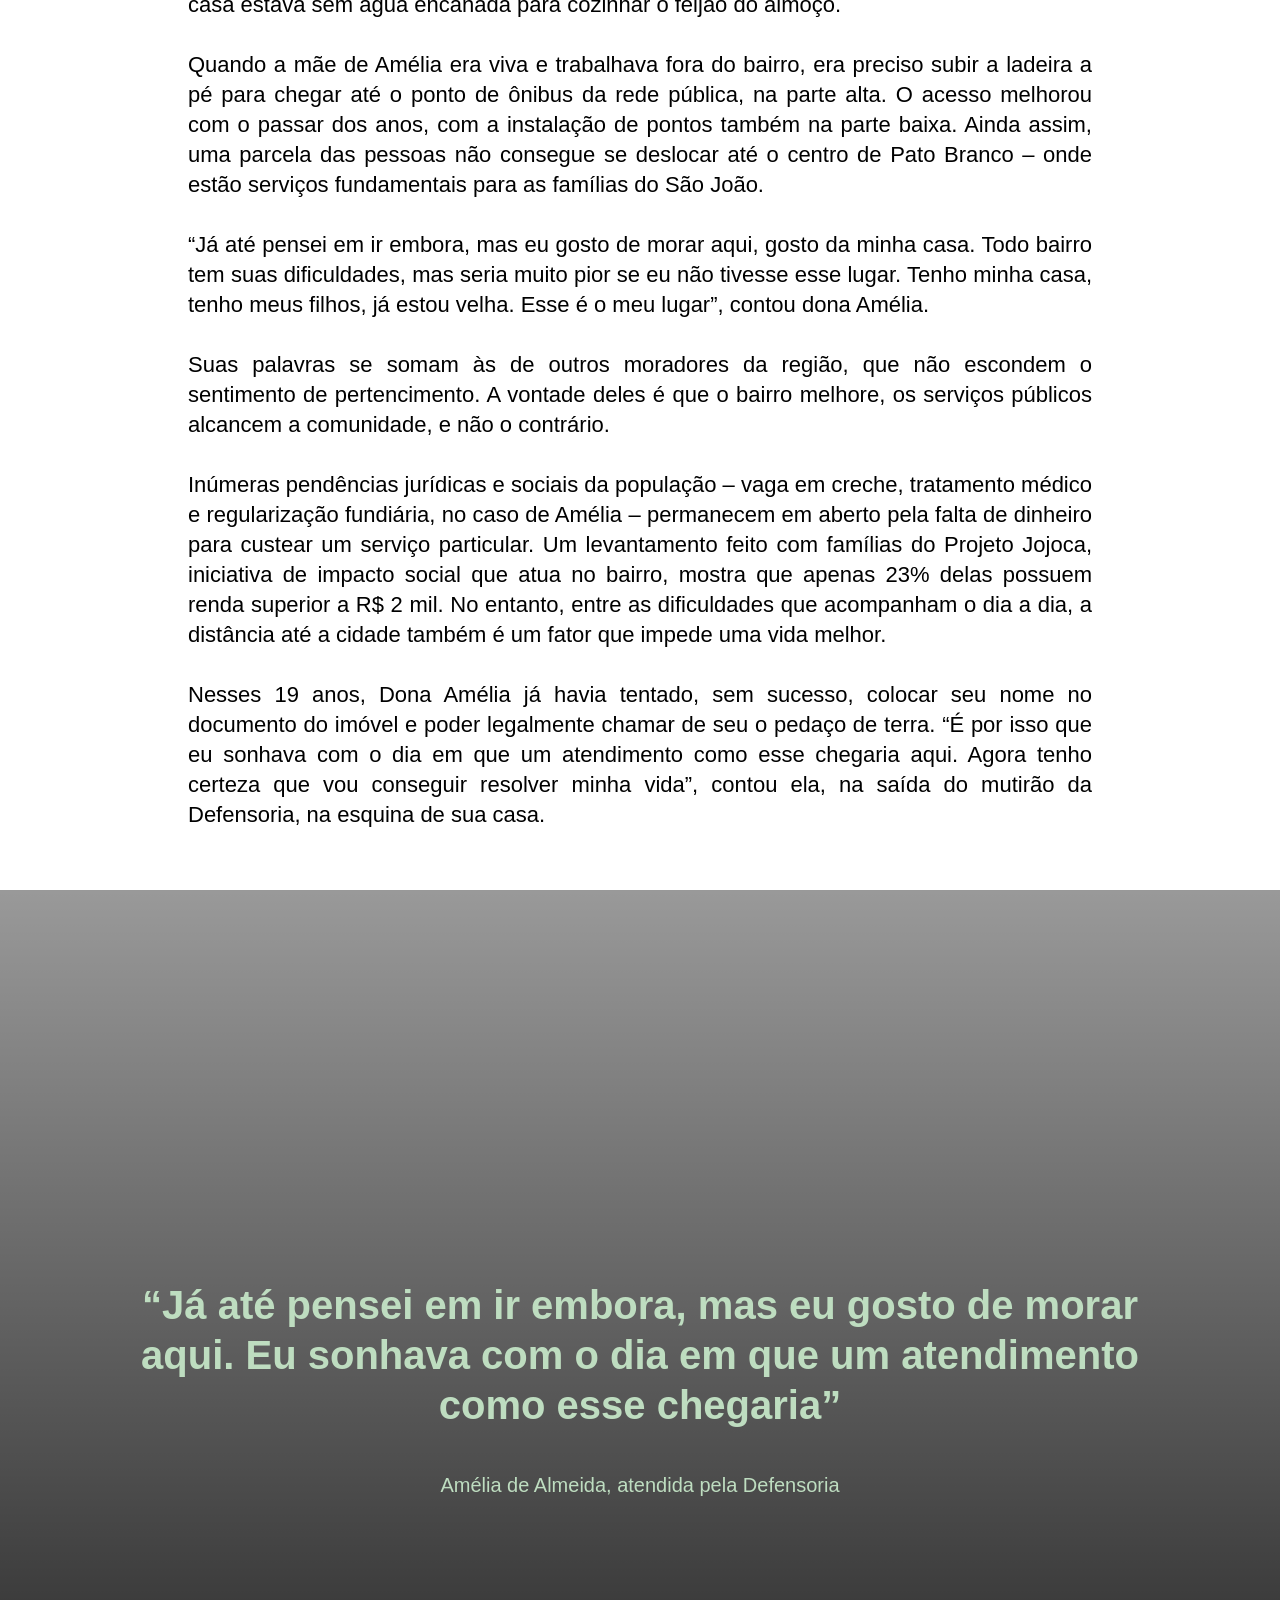
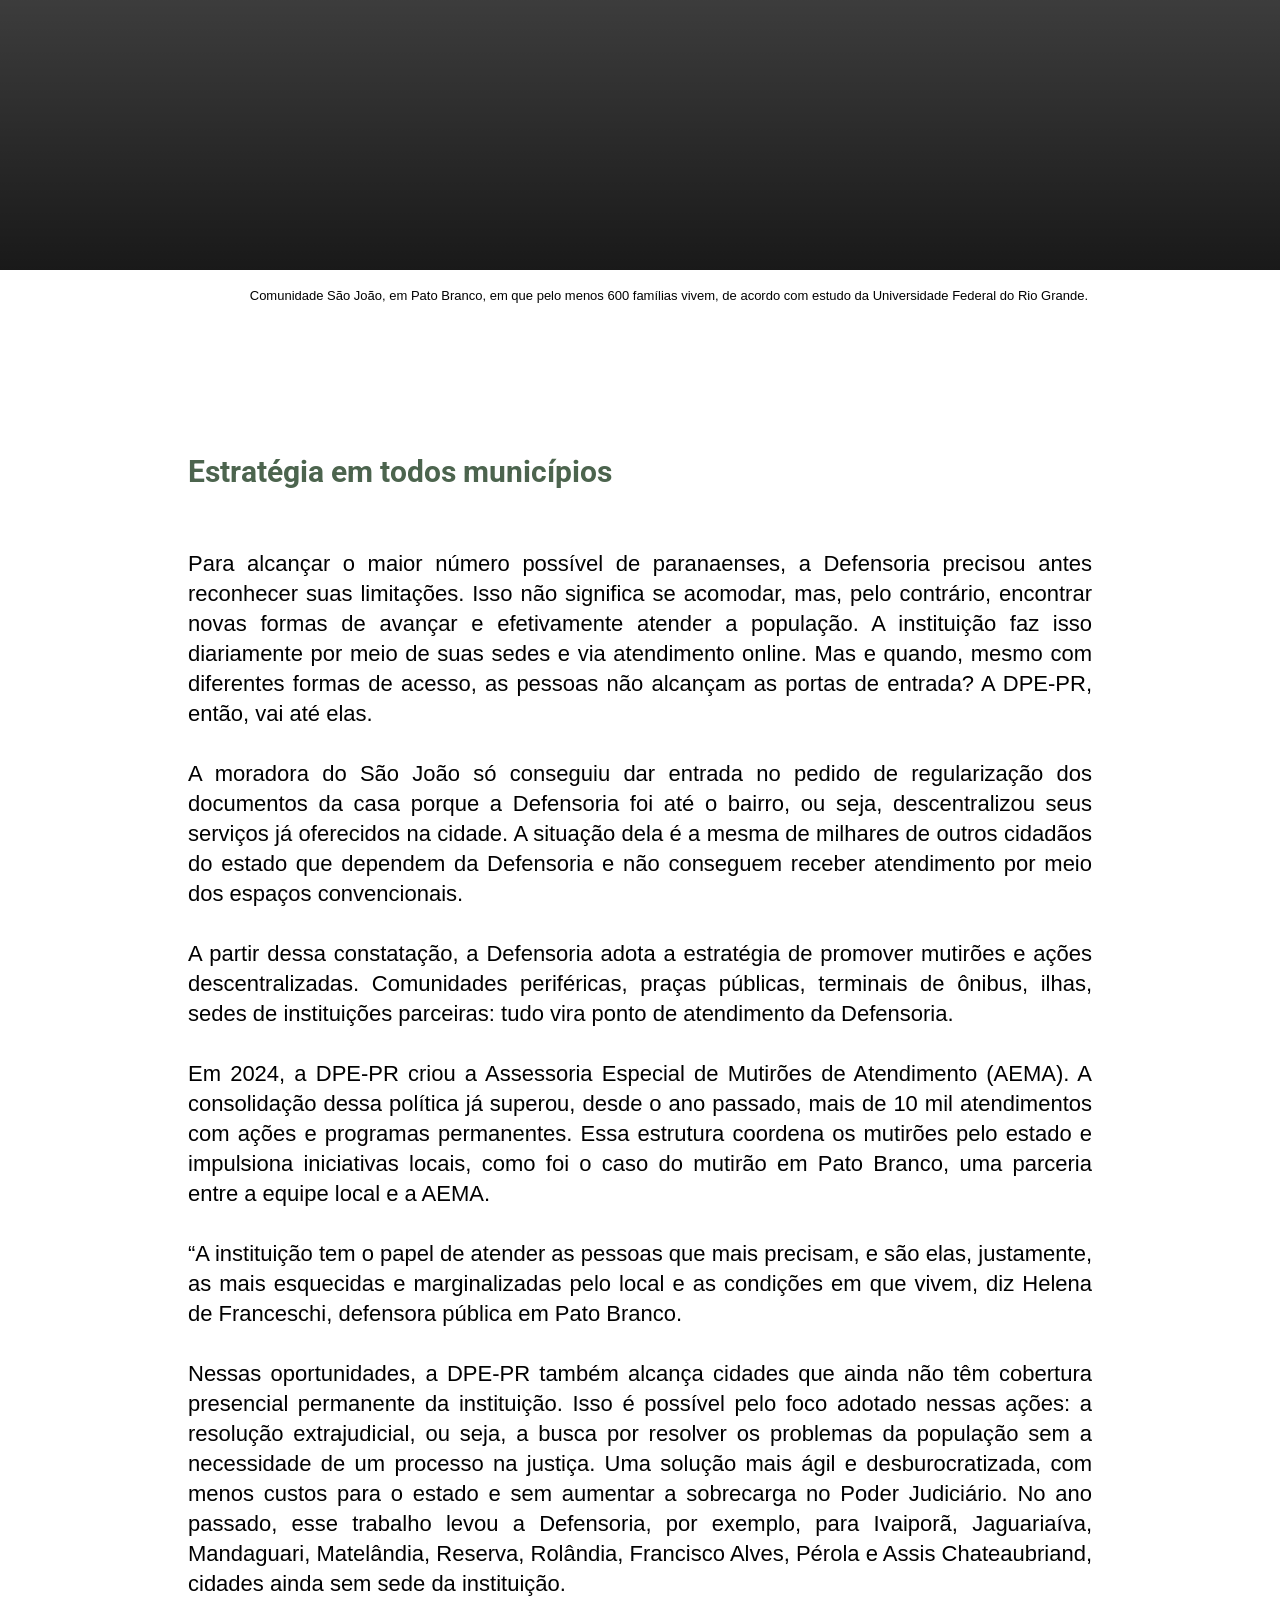
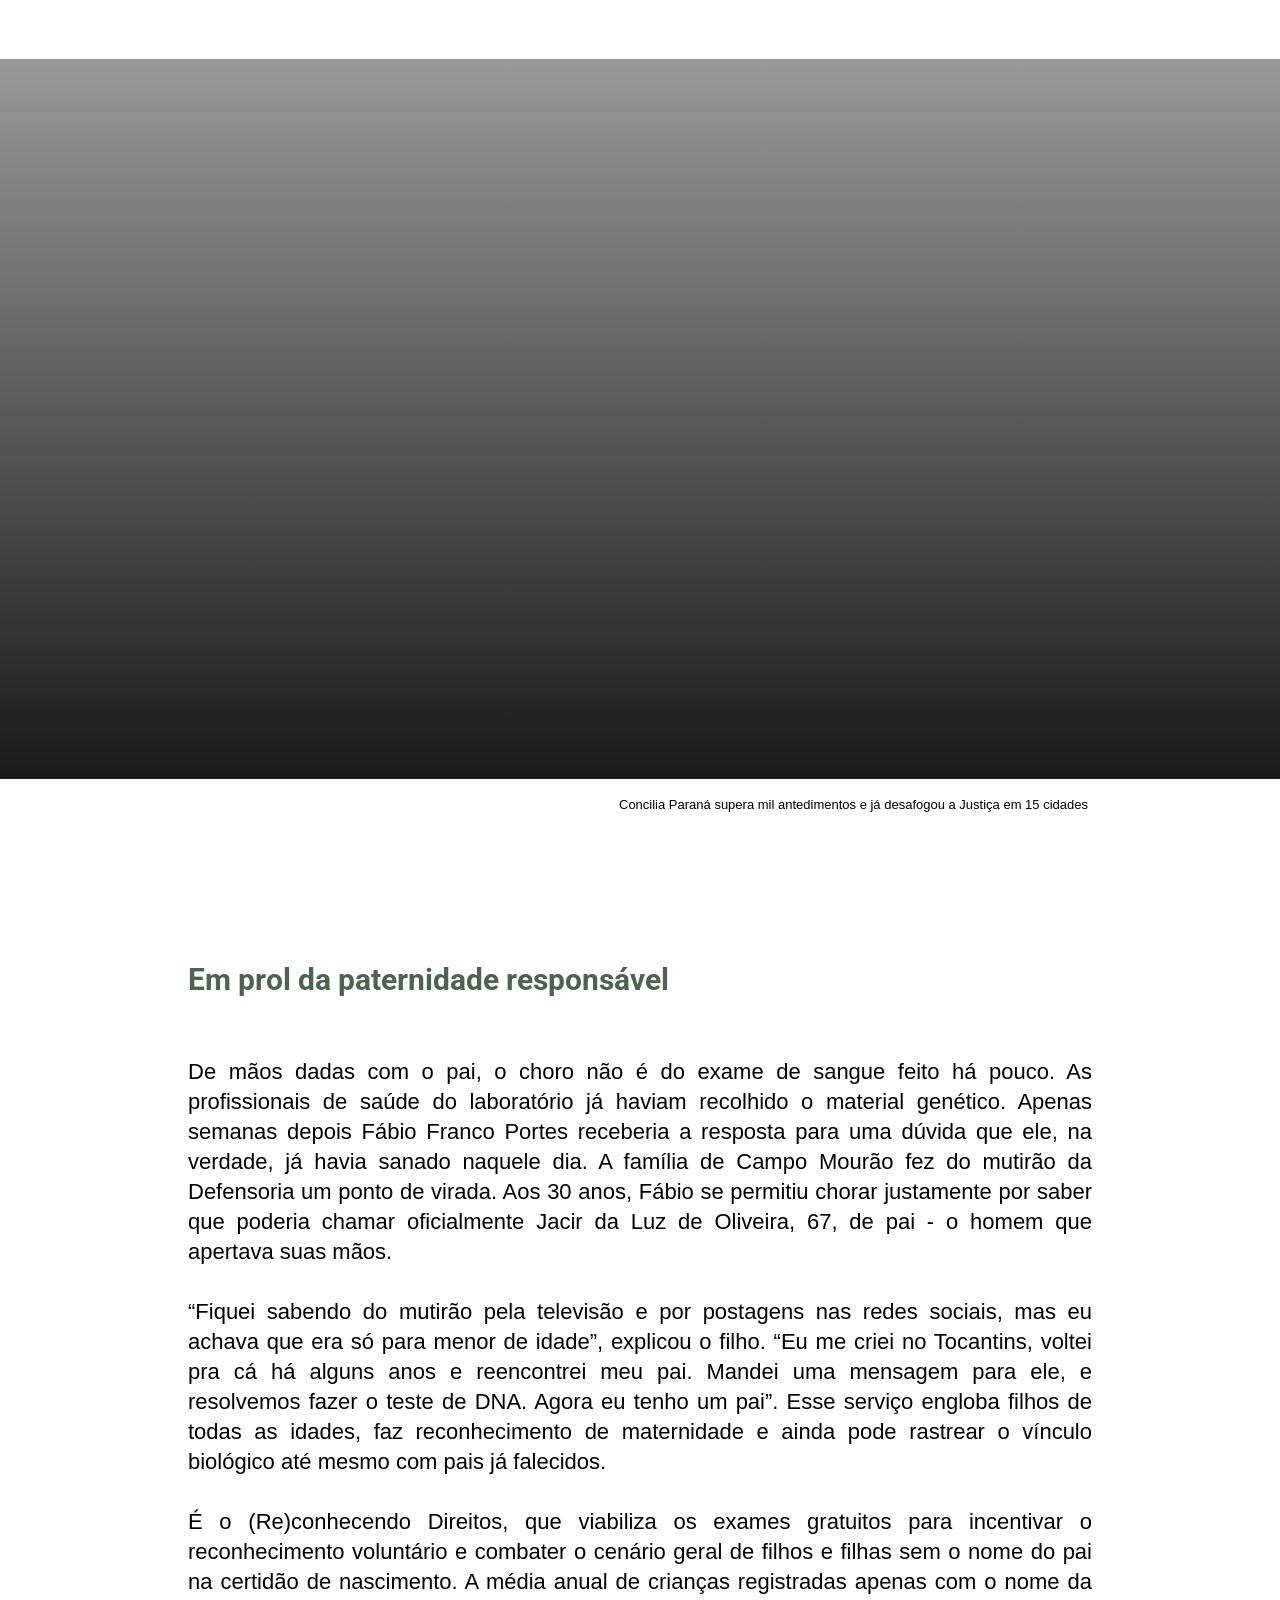
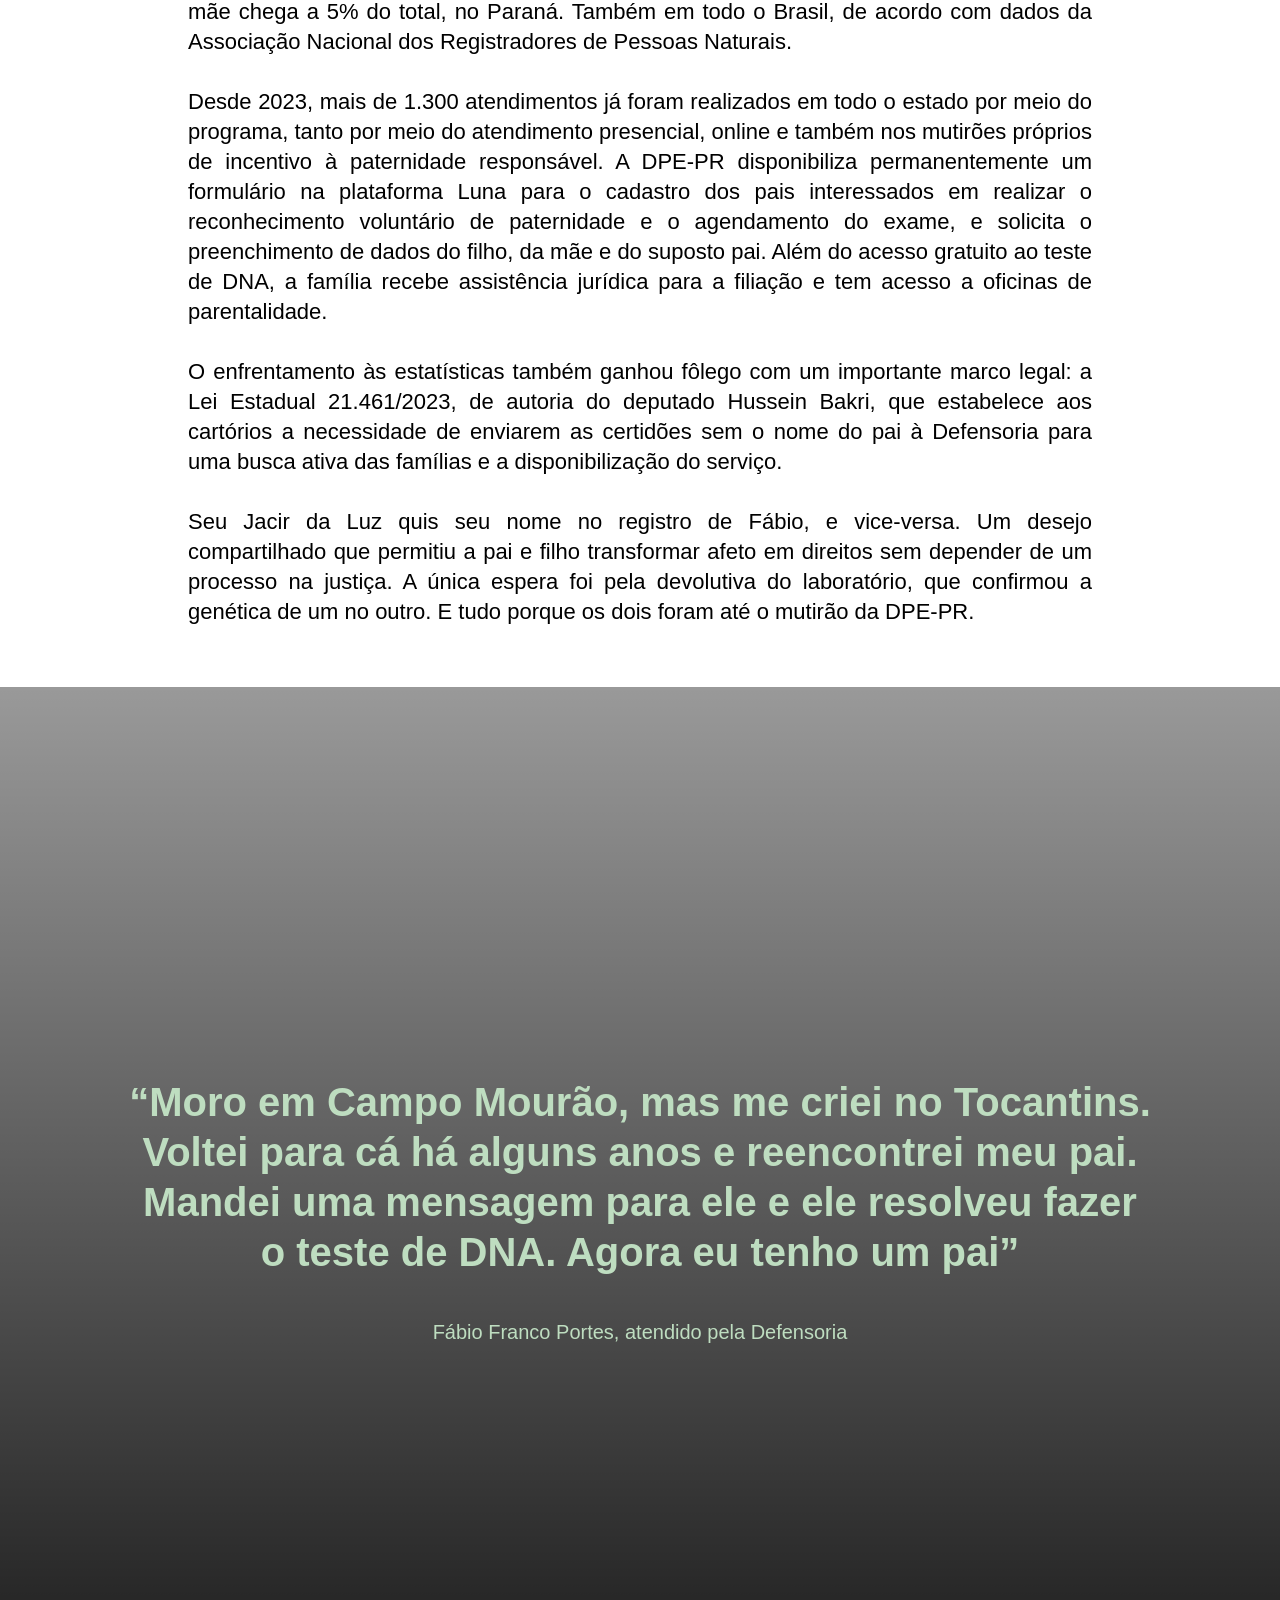
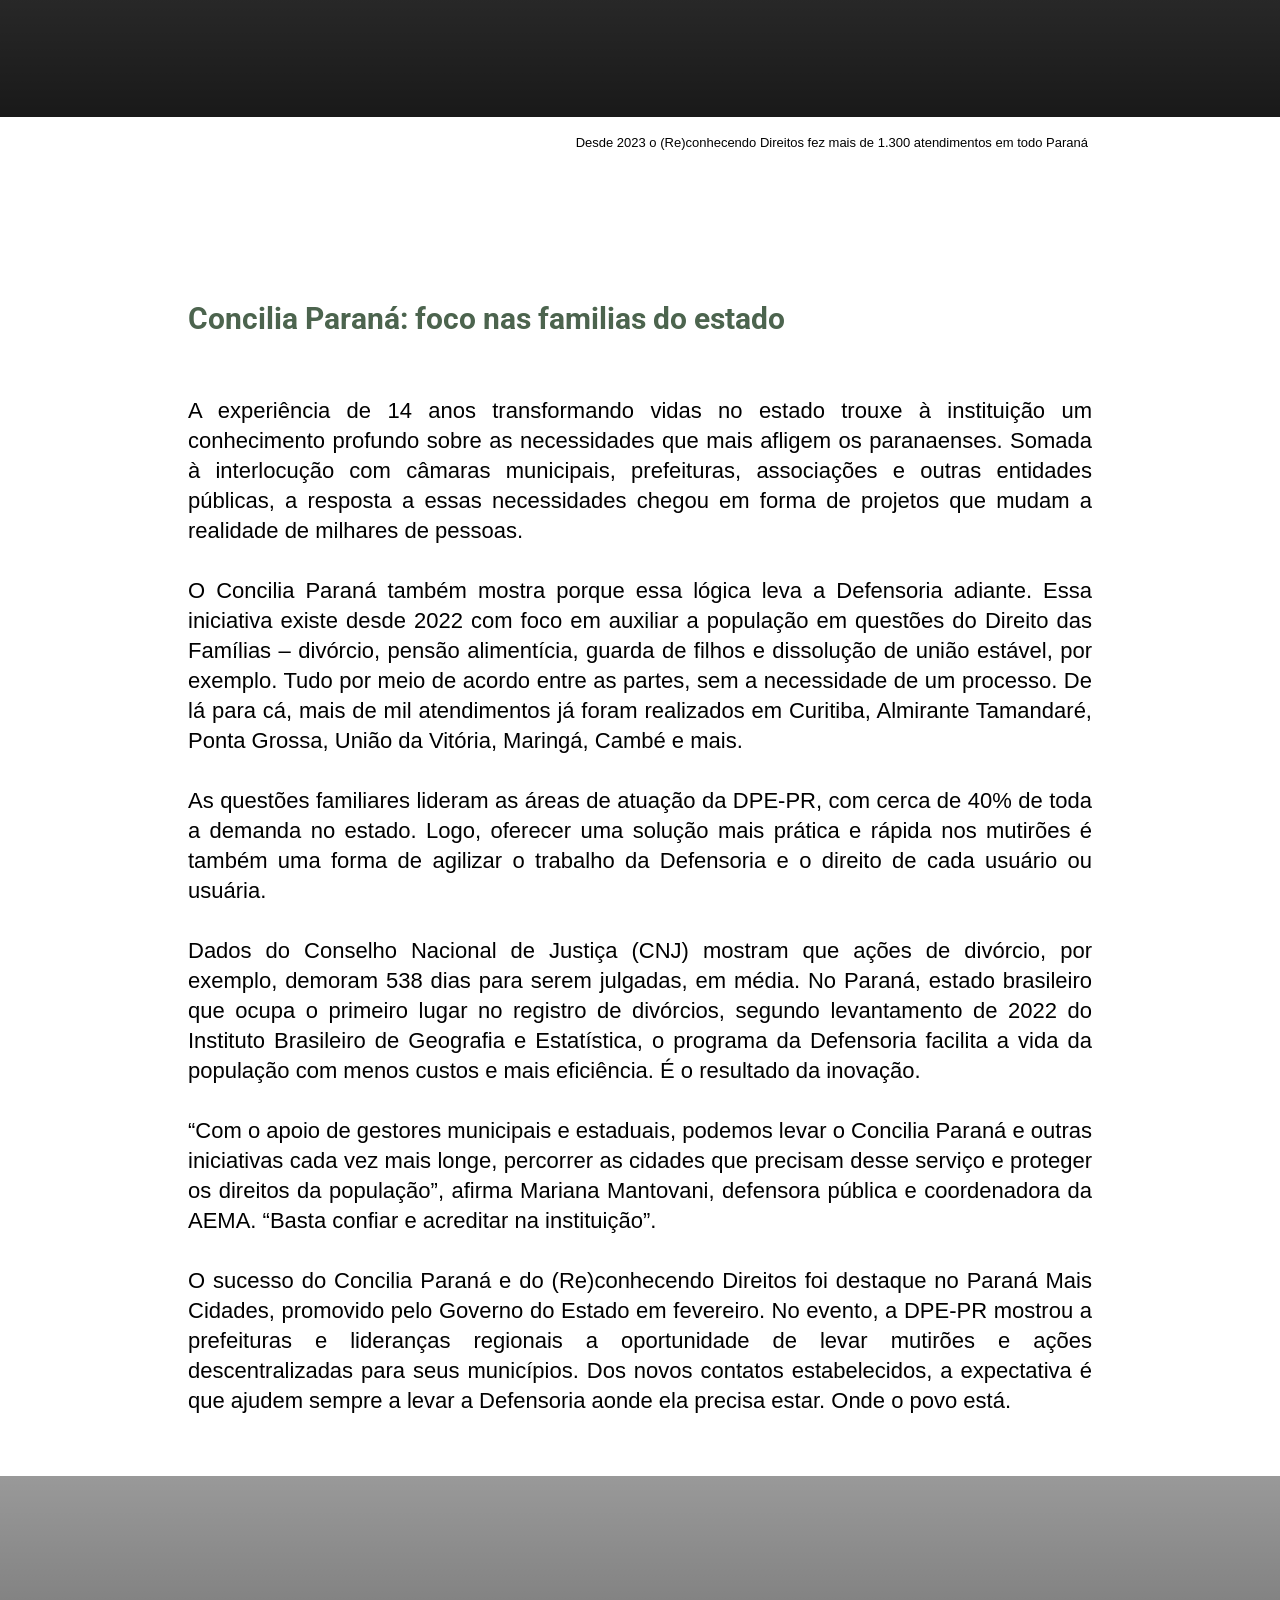
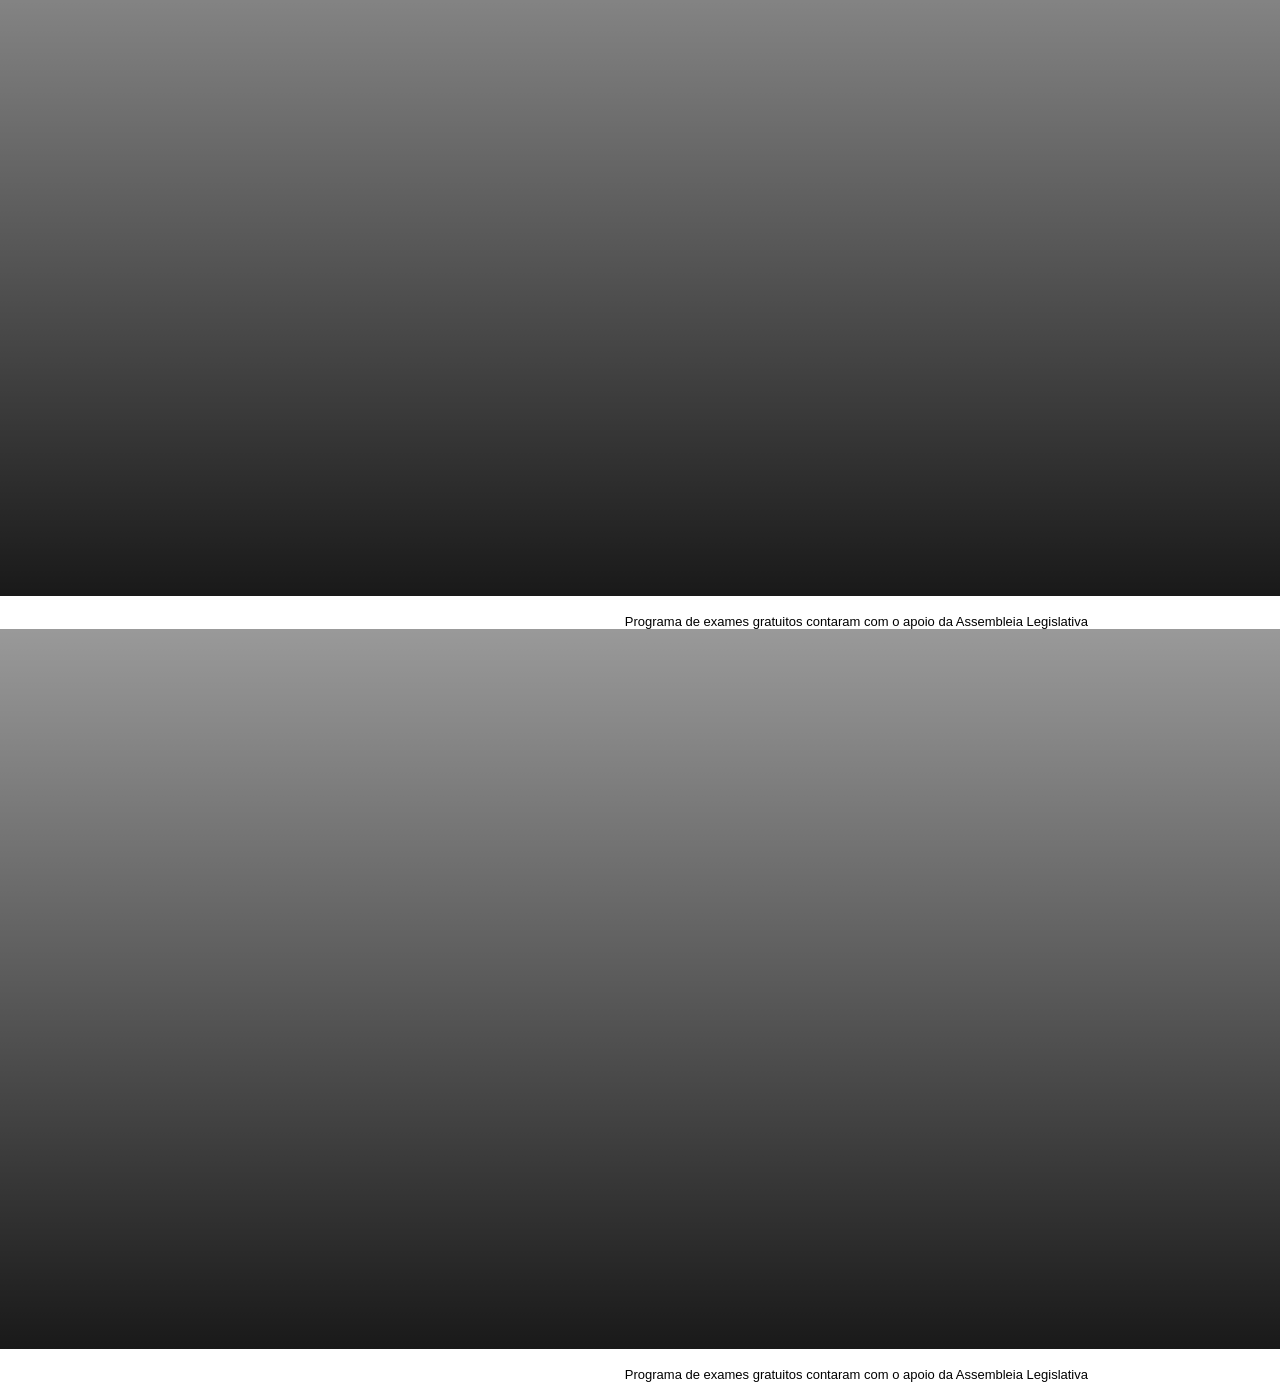
==== commit 76d9e939: "renamed:    assets/tela1_dktp.jpg -> assets/dktp_img01_mat03_ed01.jpg 	modified:   css/estilo.css 	m" ====
--- a/index.html
+++ b/index.html
@@ -4,7 +4,7 @@
 <head>
 
   <meta charset="UTF-8">
-  <title>Stories com Swiper</title>
+  <title>Revista Defensoria</title>
   <meta name="viewport" content="width=device-width, initial-scale=1.0">
 
   <!-- fonts  -->
@@ -21,404 +21,1495 @@
 </head>
 <body>
 
-<!-- MOBILE -->
-<div class="mobile">
-
-  <!-- Progress Bars -->
-  <div class="progress-container" id="progress-container"></div>
-
-
-  <!-- Swiper container -->
-  <div class="swiper">
-    <div class="swiper-wrapper">
-
-      <!-- Slide 1 -->
-      <div class="swiper-slide">
-        <div class="testeDegradeCima"></div>
-        <div class="testeDegradeBaixo"></div>
-
-        <div class="blocoDeTexto">
-
-          <div class="tituloMateria">
-            Na esquina de casa
-          </div>
-          <div class="gravata">
-            Política de mutirões e ações descentralizadas superaram 10 mil atendimentos no último ano em comunidades periféricas, praças públicas, terminais de ônibus e ilhas do Paraná
-          </div>
-          
+
+
+<!-- CINCO MILHOES DE HISTORIAS -->
+<div id="ed01_mat01" class="mostrarMateria">
+
+  <!-- MOBILE -->
+  <div class="mobile">
+
+    <!-- Progress Bars -->
+    <div class="progress-container" id="progress-container"></div>
+
+
+    <!-- Swiper container -->
+    <div class="swiper">
+      <div class="swiper-wrapper">
+
+        <!-- Slide 1 -->
+        <div class="swiper-slide">
+          <div class="testeDegradeCima"></div>
+          <div class="testeDegradeBaixo"></div>
+
+          <div class="blocoDeTexto">
+
+            <div class="tituloMateria">
+              Na esquina de casa
+            </div>
+            <div class="gravata">
+              Política de mutirões e ações descentralizadas superaram 10 mil atendimentos no último ano em comunidades periféricas, praças públicas, terminais de ônibus e ilhas do Paraná
+            </div>
+            
+          </div>
+          
+
+          <img src="./assets/tela1.jpg" alt="Imagem 1" class="slide-image">       
+        </div>
+
+        <!-- Slide 2 -->
+        <div class="swiper-slide">
+          <div class="testeDegradeCima"></div>
+          <div class="testeDegradeBaixo2"></div> 
+          <img src="./assets/tela2.jpg" alt="Imagem 1" class="slide-image"> 
+          <div class="texto">
+            
+            <p>
+              Em um mesmo dia, Amélia Almeida, 58, celebrou duas conquistas: o nascimento do primeiro neto e o atendimento da Defensoria. Dos 40 anos que já viveu no bairro São João, em Pato Branco, há 19 ela mora com a família no mesmo lugar que, naquele dia, receberia a criança.  É o lugar onde os dois filhos de Amélia foram criados, é o lugar onde ela pretende viver a velhice. No entanto, nunca teve o nome de sua dona nos papeis pela falta de regularização. Era essa a segunda conquista que nascia naquele dia.
+            </p> 
+
+          </div>
+        </div>
+
+        <!-- Slide 3 -->
+        <div class="swiper-slide">
+          <div class="testeDegradeCima"></div>
+          <div class="testeDegradeBaixo"></div>
+          <img src="./assets/tela3.jpg" alt="Imagem 2" class="slide-image">
+          <div class="texto">
+            
+            <p>
+              O bairro é um núcleo urbano de Pato Branco fora da cidade. A exemplo de outras periferias Brasil afora, sua formação ao longo das últimas quatro décadas passa por problemas estruturais. Mesmo hoje, a população enfrenta os paradoxos que ditam o ritmo da vida nas favelas. No fim de 2024, por exemplo, por pouco a residência de dona Amélia se salvou da cheia do rio que corta o São João. Mas no dia em que o neto nasceu, cinco meses depois, a casa estava sem água encanada.
+            </p> 
+
+          </div>
+
+        </div>
+
+        <!-- Slide 4 -->
+        <div class="swiper-slide">
+          <div class="testeDegradeCima"></div>
+          <div class="testeDegradeBaixo"></div>
+          <img src="./assets/tela4.jpg" alt="Imagem 2" class="slide-image">
+          <div class="texto">
+            
+            <p>
+              Quando a mãe de Amélia era viva e trabalhava fora do bairro, era preciso subir a ladeira a pé para chegar até o ponto de ônibus da rede pública, na parte alta. O acesso melhorou com o passar dos anos, com a instalação de pontos também na parte baixa. Ainda assim, uma parcela das pessoas não consegue se deslocar até o centro de Pato Branco – onde estão serviços fundamentais para as famílias do São João.  
+            </p> 
+
+          </div>
+
+        </div>
+
+        <!-- Slide 5 -->
+        <div class="swiper-slide">
+          <div class="testeDegradeCima"></div>
+          <div class="testeDegradeBaixo"></div>
+          <img src="./assets/tela5.jpg" alt="Imagem 2" class="slide-image">
+          <div class="texto">
+            
+            <p>
+              “Já até pensei em ir embora, mas eu gosto de morar aqui, gosto da minha casa. Todo bairro tem suas dificuldades, mas seria muito pior se eu não tivesse esse lugar. Tenho minha casa, tenho meus filhos, já estou velha. Esse é o meu lugar”, contou dona Amélia.   
+            </p> 
+
+          </div>
+
+        </div>
+
+        <!-- Slide 6 -->
+        <div class="swiper-slide">
+          <div class="testeDegradeCima"></div>
+          <div class="testeDegradeBaixo"></div>
+          <img src="./assets/tela6.jpg" alt="Imagem 2" class="slide-image">
+          <div class="texto">
+            
+            <p>
+              Suas palavras se somam às de outros moradores da região, que não escondem o sentimento de pertencimento. A vontade deles é que o bairro melhore, os serviços públicos alcancem a comunidade, e não o contrário.    
+            </p> 
+
+          </div>
+        </div>
+
+        <!-- Slide 7 -->
+        <div class="swiper-slide">
+          <div class="testeDegradeCima"></div>
+          <div class="testeDegradeBaixo"></div>
+          <img src="./assets/tela7.jpg" alt="Imagem 2" class="slide-image">
+          <div class="texto">
+            
+            <p>
+              Inúmeras pendências jurídicas e sociais da população – vaga em creche, tratamento médico e regularização fundiária, no caso de Amélia – permanecem em aberto pela falta de dinheiro para custear um serviço particular. Um levantamento feito com famílias do Projeto Jojoca, iniciativa de impacto social que atua no bairro, mostra que apenas 23% delas possuem renda superior a R$ 2 mil. No entanto, entre as dificuldades que acompanham o dia a dia, a distância até a cidade também é um fator que impede uma vida melhor.     
+            </p> 
+
+          </div>
+        </div>
+
+        <!-- Slide 8 -->
+        <div class="swiper-slide">
+          <div class="testeDegradeCima"></div>
+          <div class="testeDegradeBaixo"></div>
+          <img src="./assets/tela8.jpg" alt="Imagem 2" class="slide-image">
+          <div class="texto">
+            
+            <p>
+              Nesses 19 anos, Dona Amélia já havia tentado, sem sucesso, colocar seu nome no documento do imóvel e poder legalmente chamar de seu o pedaço de terra. “É por isso que eu sonhava com o dia em que um atendimento como esse chegaria aqui. Agora tenho certeza que vou conseguir resolver minha vida”, contou ela, na saída do mutirão da Defensoria, na esquina de sua casa.     
+            </p> 
+
+          </div>
+        </div>
+
+        <!-- Slide 9 -->
+        <div class="swiper-slide">
+          
+          <div class="citacao">
+            
+            <p>
+              “Já até pensei em ir embora, mas eu gosto de morar aqui. Eu sonhava com o dia em que um atendimento como esse chegaria”
+            </p>    
+
+          </div>
+
+          <div class="assinCitacao">
+            <p>
+              Amélia de Almeida, 
+            <br>
+              <i>atendida pela Defensoria</i>
+            </p>
+
+          </div>
+        </div>
+
+        <!-- Slide 10 -->
+        <div class="swiper-slide">
+          <div class="testeDegradeCima"></div>
+          <div class="testeDegradeBaixo"></div>
+          <img src="./assets/tela10.jpg" alt="Imagem 2" class="slide-image">
+          <div class="texto">
+            
+            <!--<p class="subtitulo">
+              Estratégia em todos os municípios 
+            </p>-->
+
+            <p>
+              Para alcançar o maior número possível de paranaenses, a Defensoria precisou antes reconhecer suas limitações. Isso não significa se acomodar, mas, pelo contrário, encontrar novas formas de avançar e efetivamente atender a população. A instituição faz isso diariamente por meio de suas sedes e via atendimento online. Mas e quando, mesmo com diferentes formas de acesso, as pessoas não alcançam as portas de entrada? A DPE-PR, então, vai até elas.    
+            </p> 
+
+          </div>
+        </div>
+
+        <!-- Slide 11 -->
+        <div class="swiper-slide">
+          <div class="testeDegradeCima"></div>
+          <div class="testeDegradeBaixo"></div>
+          <img src="./assets/tela11.jpg" alt="Imagem 2" class="slide-image">
+          <div class="texto">
+            
+            <p>
+              A moradora do São João só conseguiu dar entrada no pedido de regularização dos documentos da casa porque a Defensoria foi até o bairro, ou seja, descentralizou seus serviços já oferecidos na cidade. A situação dela é a mesma de milhares de outros cidadãos do estado que dependem da Defensoria e não conseguem receber atendimento por meio dos espaços convencionais. 
+      
+            </p> 
+
+          </div>
+        </div>
+
+        <!-- Slide 12 -->
+        <div class="swiper-slide">
+          <div class="testeDegradeCima"></div>
+          <div class="testeDegradeBaixo"></div>
+          <img src="./assets/tela12.jpg" alt="Imagem 2" class="slide-image">
+          <div class="texto">
+            
+            <p>
+              A partir dessa constatação, a Defensoria adota a estratégia de promover mutirões e ações descentralizadas. Comunidades periféricas, praças públicas, terminais de ônibus, ilhas, sedes de instituições parceiras: tudo vira ponto de atendimento da Defensoria.  
+            </p> 
+
+          </div>
+        </div>
+
+        <!-- Slide 13 -->
+        <div class="swiper-slide">
+          <div class="testeDegradeCima"></div>
+          <div class="testeDegradeBaixo"></div>
+          <img src="./assets/tela13.jpg" alt="Imagem 2" class="slide-image">
+          <div class="texto">
+            
+            <p>
+              Em 2024, a DPE-PR criou a Assessoria Especial de Mutirões de Atendimento (AEMA). A consolidação dessa política já superou, desde o ano passado, mais de 10 mil atendimentos com ações e programas permanentes. Essa estrutura coordena os mutirões pelo estado e impulsiona iniciativas locais., como foi o caso do mutirão em Pato Branco, uma parceria entre a equipe local e a AEMA.   
+            </p> 
+
+          </div>
+        </div>
+
+        <!-- Slide 14 -->
+        <div class="swiper-slide">
+          <div class="testeDegradeCima"></div>
+          <div class="testeDegradeBaixo"></div>
+          <img src="./assets/tela14.jpg" alt="Imagem 2" class="slide-image">
+          <div class="texto">
+            
+            <p>
+              “A instituição tem o papel de atender as pessoas que mais precisam, e são elas, justamente, as mais esquecidas e marginalizadas pelo local e as condições em que vivem, diz Helena de Franceschi, defensora pública em Pato Branco. 
+            </p> 
+
+          </div>
+        </div>
+
+        <!-- Slide 15 -->
+        <div class="swiper-slide">
+          <div class="testeDegradeCima"></div>
+          <div class="testeDegradeBaixo"></div>
+          <img src="./assets/tela15.jpg" alt="Imagem 2" class="slide-image">
+          <div class="texto">
+            
+            <p>
+              Nessas oportunidades, a DPE-PR também alcança cidades que ainda não têm cobertura presencial permanente da instituição. Isso é possível pelo foco adotado nessas ações: a resolução extrajudicial, ou seja, a busca por resolver os problemas da população sem a necessidade de um processo na justiça. Uma solução mais ágil e desburocratizada, com menos custos para o estado e sem aumentar a sobrecarga no Poder Judiciário.
+            </p> 
+
+          </div>
         </div>
         
-
-        <img src="./assets/tela1.jpg" alt="Imagem 1" class="slide-image">       
+        <!-- Slide 16 -->
+        <div class="swiper-slide">
+          <div class="citacao">
+            
+            <p>
+              Por unirem o foco extrajudicial e demandas estruturais do estado, os mutirões também se tornaram motores de projetos inovadores.
+            </p> 
+
+          </div>
+        </div>
+        
+        <!-- Slide 17 -->
+        <div class="swiper-slide">
+          <div class="testeDegradeCima"></div>
+          <div class="testeDegradeBaixo"></div>
+          <img src="./assets/tela17.jpg" alt="Imagem 2" class="slide-image">
+          <div class="texto">
+            
+            <p>
+              O sucesso dessa estratégia foi destaque no Paraná Mais Cidades, promovido pelo Governo do Estado em fevereiro. No evento, a DPE-PR mostrou a prefeituras e lideranças regionais a oportunidade de levar mutirões e ações descentralizadas para seus municípios. Dos novos contatos estabelecidos, a expectativa é que ajudem sempre a levar a Defensoria aonde ela precisa estar. Onde o povo está.
+            </p> 
+
+          </div>
+        </div>
+
+
       </div>
-
-      <!-- Slide 2 -->
-      <div class="swiper-slide">
-        <div class="testeDegradeCima"></div>
-        <div class="testeDegradeBaixo2"></div> 
-        <img src="./assets/tela2.jpg" alt="Imagem 1" class="slide-image"> 
-        <div class="texto">
-          
-          <p>
-            Em um mesmo dia, Amélia Almeida, 58, celebrou duas conquistas: o nascimento do primeiro neto e o atendimento da Defensoria. Dos 40 anos que já viveu no bairro São João, em Pato Branco, há 19 ela mora com a família no mesmo lugar que, naquele dia, receberia a criança.  É o lugar onde os dois filhos de Amélia foram criados, é o lugar onde ela pretende viver a velhice. No entanto, nunca teve o nome de sua dona nos papeis pela falta de regularização. Era essa a segunda conquista que nascia naquele dia.
-          </p> 
-
-        </div>
-      </div>
-
-      <!-- Slide 3 -->
-      <div class="swiper-slide">
-        <div class="testeDegradeCima"></div>
-        <div class="testeDegradeBaixo"></div>
-        <img src="./assets/tela3.jpg" alt="Imagem 2" class="slide-image">
-        <div class="texto">
-          
-          <p>
-            O bairro é um núcleo urbano de Pato Branco fora da cidade. A exemplo de outras periferias Brasil afora, sua formação ao longo das últimas quatro décadas passa por problemas estruturais. Mesmo hoje, a população enfrenta os paradoxos que ditam o ritmo da vida nas favelas. No fim de 2024, por exemplo, por pouco a residência de dona Amélia se salvou da cheia do rio que corta o São João. Mas no dia em que o neto nasceu, cinco meses depois, a casa estava sem água encanada.
-          </p> 
-
-        </div>
-
-      </div>
-
-      <!-- Slide 4 -->
-      <div class="swiper-slide">
-        <div class="testeDegradeCima"></div>
-        <div class="testeDegradeBaixo"></div>
-        <img src="./assets/tela4.jpg" alt="Imagem 2" class="slide-image">
-        <div class="texto">
-          
-          <p>
-            Quando a mãe de Amélia era viva e trabalhava fora do bairro, era preciso subir a ladeira a pé para chegar até o ponto de ônibus da rede pública, na parte alta. O acesso melhorou com o passar dos anos, com a instalação de pontos também na parte baixa. Ainda assim, uma parcela das pessoas não consegue se deslocar até o centro de Pato Branco – onde estão serviços fundamentais para as famílias do São João.  
-          </p> 
-
-        </div>
-
-      </div>
-
-      <!-- Slide 5 -->
-      <div class="swiper-slide">
-        <div class="testeDegradeCima"></div>
-        <div class="testeDegradeBaixo"></div>
-        <img src="./assets/tela5.jpg" alt="Imagem 2" class="slide-image">
-        <div class="texto">
-          
-          <p>
-            “Já até pensei em ir embora, mas eu gosto de morar aqui, gosto da minha casa. Todo bairro tem suas dificuldades, mas seria muito pior se eu não tivesse esse lugar. Tenho minha casa, tenho meus filhos, já estou velha. Esse é o meu lugar”, contou dona Amélia.   
-          </p> 
-
-        </div>
-
-      </div>
-
-      <!-- Slide 6 -->
-      <div class="swiper-slide">
-        <div class="testeDegradeCima"></div>
-        <div class="testeDegradeBaixo"></div>
-        <img src="./assets/tela6.jpg" alt="Imagem 2" class="slide-image">
-        <div class="texto">
-          
-          <p>
-            Suas palavras se somam às de outros moradores da região, que não escondem o sentimento de pertencimento. A vontade deles é que o bairro melhore, os serviços públicos alcancem a comunidade, e não o contrário.    
-          </p> 
-
-        </div>
-      </div>
-
-      <!-- Slide 7 -->
-      <div class="swiper-slide">
-        <div class="testeDegradeCima"></div>
-        <div class="testeDegradeBaixo"></div>
-        <img src="./assets/tela7.jpg" alt="Imagem 2" class="slide-image">
-        <div class="texto">
-          
-          <p>
-            Inúmeras pendências jurídicas e sociais da população – vaga em creche, tratamento médico e regularização fundiária, no caso de Amélia – permanecem em aberto pela falta de dinheiro para custear um serviço particular. Um levantamento feito com famílias do Projeto Jojoca, iniciativa de impacto social que atua no bairro, mostra que apenas 23% delas possuem renda superior a R$ 2 mil. No entanto, entre as dificuldades que acompanham o dia a dia, a distância até a cidade também é um fator que impede uma vida melhor.     
-          </p> 
-
-        </div>
-      </div>
-
-      <!-- Slide 8 -->
-      <div class="swiper-slide">
-        <div class="testeDegradeCima"></div>
-        <div class="testeDegradeBaixo"></div>
-        <img src="./assets/tela8.jpg" alt="Imagem 2" class="slide-image">
-        <div class="texto">
-          
-          <p>
-            Nesses 19 anos, Dona Amélia já havia tentado, sem sucesso, colocar seu nome no documento do imóvel e poder legalmente chamar de seu o pedaço de terra. “É por isso que eu sonhava com o dia em que um atendimento como esse chegaria aqui. Agora tenho certeza que vou conseguir resolver minha vida”, contou ela, na saída do mutirão da Defensoria, na esquina de sua casa.     
-          </p> 
-
-        </div>
-      </div>
-
-      <!-- Slide 9 -->
-      <div class="swiper-slide">
-        
-        <div class="citacao">
-          
-          <p>
-            “Já até pensei em ir embora, mas eu gosto de morar aqui. Eu sonhava com o dia em que um atendimento como esse chegaria”
-          </p>    
-
-        </div>
-
-        <div class="assinCitacao">
-          <p>
-            Amélia de Almeida, 
-          <br>
-            <i>atendida pela Defensoria</i>
-          </p>
-
-        </div>
-      </div>
-
-      <!-- Slide 10 -->
-      <div class="swiper-slide">
-        <div class="testeDegradeCima"></div>
-        <div class="testeDegradeBaixo"></div>
-        <img src="./assets/tela10.jpg" alt="Imagem 2" class="slide-image">
-        <div class="texto">
-          
-          <!--<p class="subtitulo">
-            Estratégia em todos os municípios 
-          </p>-->
-
-          <p>
-            Para alcançar o maior número possível de paranaenses, a Defensoria precisou antes reconhecer suas limitações. Isso não significa se acomodar, mas, pelo contrário, encontrar novas formas de avançar e efetivamente atender a população. A instituição faz isso diariamente por meio de suas sedes e via atendimento online. Mas e quando, mesmo com diferentes formas de acesso, as pessoas não alcançam as portas de entrada? A DPE-PR, então, vai até elas.    
-          </p> 
-
-        </div>
-      </div>
-
-      <!-- Slide 11 -->
-      <div class="swiper-slide">
-        <div class="testeDegradeCima"></div>
-        <div class="testeDegradeBaixo"></div>
-        <img src="./assets/tela11.jpg" alt="Imagem 2" class="slide-image">
-        <div class="texto">
-          
-          <p>
-            A moradora do São João só conseguiu dar entrada no pedido de regularização dos documentos da casa porque a Defensoria foi até o bairro, ou seja, descentralizou seus serviços já oferecidos na cidade. A situação dela é a mesma de milhares de outros cidadãos do estado que dependem da Defensoria e não conseguem receber atendimento por meio dos espaços convencionais. 
+    </div>
+
+  </div>
+  <!-- MOBILE -->
+
+  <!-- DESKTOP -->
+  <div class="desktop ">
+    <div id="parallax-world-of-ugg">
+
+      <!-- capa 01 -->
+      <section>
+          <div class="parallax-capa imagemParallax_img1_mat01_ed01">
+            <div>
+              <h2>Cinco milhões de histórias</h2>
+              <p class="gravata">
+                Política de mutirões e ações descentralizadas <b>superaram 10 mil atendimentos</b><br> no último ano em comunidades periféricas, praças públicas, terminais de ônibus e ilhas do Paraná
+              </p>
+            </div>
+          </div>
+      </section>
+
+      <!-- texto -->
+      <section>
+        <div class="block">
+          <p>
+            Neste ano, a Defensoria Pública do Paraná completou 14 anos. E a principal comemoração do ano foi sobre o número de pessoas alcançadas durante esse período. Em 2025, a instituição superou 5 milhões de atuações - judiciais, extrajudiciais e atendimentos.
+          </p>
+          <p>
+            A marca atingida é resultado de um esforço institucional e da concretização de uma missão dada pela Constituição Federal em 1988: garantir assistência jurídica gratuita para quem não consegue acessar a justiça. Isso significa, via de regra, atuar em prol das pessoas que não podem pagar por um serviço de advocacia particular. No entanto, vai muito além.
+          </p>
+          <p>
+            Esse trabalho alcança famílias que precisam de uma vaga em creche para o filho, pacientes que necessitam de um tratamento médico, mulheres em situação de violência doméstica ameaçadas por seus agressores. Recortes da população em situação de vulnerabilidade, por meio do trabalho coletivo. A assistência busca resolver os problemas que envolvem os processos judiciais, mas também prioriza soluções que ajudam a diminuir a sobrecarga da Poder Judiciário.
+          </p>
+          <p>
+            <b>Em uma década, a média anual de atendimentos cresceu mais de 140%.</b> O aumento reflete, por um lado, a expansão pelo Paraná. Por outro, o fortalecimento do trabalho oferecido diariamente à população. Uma atuação que não se limita a questões jurídicas, mas envolve também acompanhamento psicológico e de serviço social. Essa união de visões diferentes amplia a ideia de acesso à justiça e transborda o Direito. Parte da história do cidadão para a solução. 
+          </p>
+
+          <h3>
+            15 regionais, 74 municípios e muito a avançar
+          </h3>
+
+          <p>
+            De pensão alimentícia à usucapião, centenas de demandas fazem parte do dia a dia da Defensoria nos 74 municípios que já contam com o serviço de uma sede física. A instituição está espalhada por 15 regionais, do litoral à tríplice fronteira Brasil-Paraguai-Argentina, com o Centro Estadual de Atendimento Multidisciplinar como ponto focal em Curitiba. 
+          </p>
+          <p>
+            Além de aumentar a presença, esse processo de expansão também envolve a cobertura dentro das áreas de atendimento. A DPE-PR pode atuar em todas as questões que envolvem a justiça estadual, representadas em 10 grandes áreas: <b>Família, Sucessões, Registros Públicos, Cível, Fazenda Pública, Criminal, Execução Penal, Infância e Juventude (Cível e Infracional) e Violência doméstica e familiar contra a mulher.</b>
+          </p>
+
+          <div class="grafico"></div>
+          
+      </section>
+
+      <!-- texto -->
+      <section>
+        <div class="block">     
+          <p>
+            A efetividade do crescimento pelo estado só foi possível com o fortalecimento das equipes. De 10 defensores e defensoras públicas em 2011, hoje são 170. Em 2025, a instituição concretizou seu 5º Concurso para defensor e defensora, além de ter empossado os aprovados no 3º Concurso para servidor e servidora. A ampliação que ocorreu nos últimos anos também refletiu nas estatísticas: a produtividade das equipes de atendimento subiu 151%, ou seja, mais pessoas passaram a conhecer e poder acessar a Defensoria, ao mesmo tempo em que a instituição também trabalhou mais por cada usuário e usuária*.
+          </p>
+          <p>
+            O serviço que acontece na “ponta” – a orientação e assistência individual – também chega até os setores que discutem o acesso à justiça de maneira ampla. A Defensoria conta com assessorias especiais, programas focados em grandes demandas e oito núcleos especializados em temas que atingem todo um recorte populacional – crianças, mulheres, consumidores e povos tradicionais, por exemplo. Ora intervindo diretamente na política pública, ora contribuindo com a qualificação do atendimento que retorna para a ponta.
+          </p>
+          <p>
+            “Nossa história mostra que conseguimos, ao longo dos 14 anos, e apesar dos desafios ainda presentes, transfor­mar a vida de milhares de pessoas de forma direta, mas também por meio do aprimoramento de políticas públicas e promovendo a educação em direi­tos”, afirma o defensor público-geral, Matheus Munhoz. “Todo o Paraná ganhou e tem a ganhar com uma Defensoria estruturada e conhecida”, ressalta.
+          </p>
+          <p>
+            A gestão de Munhoz (biênio 2024-2026), conta também com a 1ª subdefensora pública-geral, Lívia Brodbeck, a 2ª subdefensora pública-geral, Thaisa Oliveira, e o chefe de gabinete, Pedro Martins. Reconhecendo o histórico da instituição e sua missão com os paranaenses, a Defensoria entendeu a necessidade de adotar diferentes estratégias para conseguir chegar mais longe. 
+          </p>
+          
+      </section>
+
+      <!-- texto -->
+      <section>
+        <div class="blockBox">     
+          <h3>
+            Quem pode ser atendido?
+          </h3>
+          <p>
+            Em regra, pessoas com renda familiar de até três salários mínimos. No entanto, mulheres em situação de violência doméstica, pessoas que respondem a processos criminais e grupos com demandas coletivas também podem receber atendimento.
+          </p>
+
+          <h3>
+            Em quais áreas a Defensoria atende?
+          </h3>
+          <p>
+            Família, Sucessões, Registros Públicos, Cível, Fazenda Pública, Criminal, Execução Penal, Infância e Juventude (Cível e Infracional) e Violência doméstica e familiar contra a mulher.
+          </p>
+          
+          <h3> Como acessar o serviço?</h3>
+          <p>
+            É necessário verificar se a cidade já conta com o atendimento de uma sede da Defensoria. Acesse o site: https://www.defensoriapublica.pr.def.br/.
+          </p>
+          <p>
+            Nele, há informações sobre endereço, dias e horários de atendimento.
+          </p>
+          <p>
+            Caso contrário, contate os postos da Defensoria localizados na Assembleia Legislativa do Paraná ou na Câmara Municipal de Curitiba, que atendem de forma extrajudicial aos 399 municípios: 
+          </p>
+          <p>
+            (41) 3350-4103 e (41) 3350-4917. 
+          </p>
+          <p>
+            A Defensoria ainda oferece programas de atendimento online para todo o estado, por meio da plataforma Luna.
+          </p>
+          <h3>
+            Quais documentos são necessários para receber atendimento?
+          </h3>
+          <p>
+            No primeiro contato, a Defensoria precisará de documentos de identificação (RG, CPF), comprovante de residência e comprovante de renda. O documento que comprova os rendimentos não é necessário para mulheres em situação de violência doméstica, pessoas que respondem a processos criminais e outros casos sem triagem socioeconômica.
+          </p>
+
+
+
+
+
+          
+
+          
+      </section>
+
+      <!-- texto -->
+      <section>
+        <div class="block">     
+          <h3>
+            Portas de entrada para as 399 cidades
+          </h3>
+          <p>
+            Em paralelo à expansão territorial e ao fortalecimento do atendimento presencial, mais quatro frentes de trabalho passaram a fazer parte da rotina. <b> Ampliação do serviço online, transformação digital, descentralização dos atendimentos e parcerias institucionais.</b> Todas as frentes com um mesmo foco: aumentar as portas de entrada do cidadão. Superar a limitação física e alcançar, por diferentes caminhos, moradores e moradoras das 399 cidades. Uma conquista que a cada dia ganha mais evidência.
+          </p>
+          <p>
+            Atualmente, diferentes programas online levam soluções para problemas jurídicos e sociais. Por meio de uma plataforma virtual, a instituição agiliza o primeiro atendimento e resolve situações de divórcio, regulamentação de pensão alimentícia e até pedido de medida protetiva de urgência. Todos esses serviços com o amparo de equipes que podem garantir direitos sem burocracia. 
+          </p>
+          <p>
+            Para alavancar a presença online, a DPE-PR iniciou um processo de transformação digital. Um dos últimos estados brasileiros a implementar a Defensoria, o Paraná hoje lidera as discussões de tecnologia e inovação no país. O esforço muda por inteiro o jeito que a instituição trabalha, e melhora sobretudo a vida de quem depende do serviço.
+          </p>
+          <p>
+            Por outro lado, sem ignorar a realidade de exclusão digital, a Defensoria também vai até onde as pessoas efetivamente estão. Mutirões e ações fora dos espaços convencionais chegam a comunidades isoladas, periféricas e afastadas das sedes. O serviço chega para resolver problemas de décadas, represados justamente pelas barreiras da distância e da comunicação.
+          </p>
+          <p>
+            Esse trabalho só ganha fôlego com a atuação conjunta entre a DPE-PR e entidades parceiras, uma das principais formas de proporcionar assistência jurídica gratuita a quem mais precisa. No Paraná, a Defensoria não está sozinha. Uma série de outras instituições promovem iniciativas colaborativas em conjunto com a DPE-PR e são também defensoras dos direitos da população.
+          </p>
+          <p>
+            “Precisamos sempre nos renovar para prestar um serviço público eficiente e que faça jus à confiança que a população coloca em nós”, ressalta o defensor público-geral. “Por trás desse um milhão e meio de atendimentos, temos a história de uma instituição que busca crescer, inovar e garantir direitos todos os dias. Mas temos principalmente as histórias de pessoas que acreditaram na Defensoria e tiveram, junto conosco, suas conquistas. São essas as histórias que dão sentido à existência e ao futuro da instituição”, destaca ele.
+          </p>
+        </div> 
+      </section>
+
+      <!-- imagem parallax -->
+      <section>
+        <div class="parallax-meiotexto imagemParallax_img03_mat01_ed01">
+        </div>
+          <div>
+            <p class="legendaParallax">
+              Sede Central, no centro histórico de Curitiba. Da esquerda para a direita: defensor público-geral, Matheus Munhoz; <br>1<sup>a</sup> subdefensora pública-geral, Lívia Brodbeck; 2<sup>a</sup> subdefensora pública-geral, Thaisa Oliveira; chefe de gabinete, Pedro Martins 
+            </p>
+          </div>
+
+      </section>
+
+      <!-- texto -->
+      <section>
+        <div class="block">     
+          <div class="asterisco">
+            *<i>A Nossa Defensoria</i> optou por não utilizar a flexão de gênero como padrão em todo o texto para privilegiar a fluidez da leitura e a adequação do número de caracteres. A edição-executiva da revista reforça, no entanto, a importância da comunicação inclusiva sob a perspectiva de gênero.
+          </div>
+        </div> 
+      </section>
+
     
-          </p> 
-
-        </div>
-      </div>
-
-      <!-- Slide 12 -->
-      <div class="swiper-slide">
-        <div class="testeDegradeCima"></div>
-        <div class="testeDegradeBaixo"></div>
-        <img src="./assets/tela12.jpg" alt="Imagem 2" class="slide-image">
-        <div class="texto">
-          
-          <p>
-            A partir dessa constatação, a Defensoria adota a estratégia de promover mutirões e ações descentralizadas. Comunidades periféricas, praças públicas, terminais de ônibus, ilhas, sedes de instituições parceiras: tudo vira ponto de atendimento da Defensoria.  
-          </p> 
-
-        </div>
-      </div>
-
-      <!-- Slide 13 -->
-      <div class="swiper-slide">
-        <div class="testeDegradeCima"></div>
-        <div class="testeDegradeBaixo"></div>
-        <img src="./assets/tela13.jpg" alt="Imagem 2" class="slide-image">
-        <div class="texto">
-          
-          <p>
-            Em 2024, a DPE-PR criou a Assessoria Especial de Mutirões de Atendimento (AEMA). A consolidação dessa política já superou, desde o ano passado, mais de 10 mil atendimentos com ações e programas permanentes. Essa estrutura coordena os mutirões pelo estado e impulsiona iniciativas locais., como foi o caso do mutirão em Pato Branco, uma parceria entre a equipe local e a AEMA.   
-          </p> 
-
-        </div>
-      </div>
-
-      <!-- Slide 14 -->
-      <div class="swiper-slide">
-        <div class="testeDegradeCima"></div>
-        <div class="testeDegradeBaixo"></div>
-        <img src="./assets/tela14.jpg" alt="Imagem 2" class="slide-image">
-        <div class="texto">
-          
-          <p>
-            “A instituição tem o papel de atender as pessoas que mais precisam, e são elas, justamente, as mais esquecidas e marginalizadas pelo local e as condições em que vivem, diz Helena de Franceschi, defensora pública em Pato Branco. 
-          </p> 
-
-        </div>
-      </div>
-
-      <!-- Slide 15 -->
-      <div class="swiper-slide">
-        <div class="testeDegradeCima"></div>
-        <div class="testeDegradeBaixo"></div>
-        <img src="./assets/tela15.jpg" alt="Imagem 2" class="slide-image">
-        <div class="texto">
-          
-          <p>
-            Nessas oportunidades, a DPE-PR também alcança cidades que ainda não têm cobertura presencial permanente da instituição. Isso é possível pelo foco adotado nessas ações: a resolução extrajudicial, ou seja, a busca por resolver os problemas da população sem a necessidade de um processo na justiça. Uma solução mais ágil e desburocratizada, com menos custos para o estado e sem aumentar a sobrecarga no Poder Judiciário.
-          </p> 
-
-        </div>
-      </div>
-      
-      <!-- Slide 16 -->
-      <div class="swiper-slide">
-        <div class="citacao">
-          
-          <p>
-            Por unirem o foco extrajudicial e demandas estruturais do estado, os mutirões também se tornaram motores de projetos inovadores.
-          </p> 
-
-        </div>
-      </div>
-      
-      <!-- Slide 17 -->
-      <div class="swiper-slide">
-        <div class="testeDegradeCima"></div>
-        <div class="testeDegradeBaixo"></div>
-        <img src="./assets/tela17.jpg" alt="Imagem 2" class="slide-image">
-        <div class="texto">
-          
-          <p>
-            O sucesso dessa estratégia foi destaque no Paraná Mais Cidades, promovido pelo Governo do Estado em fevereiro. No evento, a DPE-PR mostrou a prefeituras e lideranças regionais a oportunidade de levar mutirões e ações descentralizadas para seus municípios. Dos novos contatos estabelecidos, a expectativa é que ajudem sempre a levar a Defensoria aonde ela precisa estar. Onde o povo está.
-          </p> 
-
-        </div>
-      </div>
-
-
     </div>
   </div>
-
+  <!-- DESKTOP -->
 </div>
-<!-- MOBILE -->
-
-
-
-<!-- DESKTOP -->
-<div class="desktop ">
-
-  <!-- conteudo -->
-  <!--
-  <div class="textoDesktop">
-    <p class="tituloDesktop">
-      Na esquina de casa
-    </p>
-    <p>
-      Política de mutirões e ações descentralizadas superaram 10 mil atendimentos no último ano em comunidades periféricas, praças públicas, terminais de ônibus e ilhas do Paraná
-    </p>
-    <p>
-      Em um mesmo dia, Amélia Almeida, 58, celebrou duas conquistas: o nascimento do primeiro neto e o atendimento no mutirão da Defensoria. Dos 40 anos que já viveu no bairro São João, em Pato Branco, há 19 ela mora com a família no mesmo lugar que, naquele dia, receberia a criança. A casa, hoje de tijolo e rebocada, tem um cercado para a criação de galinhas e o cultivo de verduras. É o lugar onde os dois filhos de Amélia foram criados, é o lugar onde ela pretende viver a velhice. Sempre foi um lar, mas nunca teve o nome de sua dona nos papeis pela falta de regularização. Era essa a segunda conquista que nascia com a Defensoria naquele dia, no coração do São João.
-    </p>
-    <p>
-      O bairro é um núcleo urbano de Pato Branco fora da cidade. Ele existe desde 1981, quando 30 famílias vindas das margens da Rodovia BR-158 ocuparam a área. A exemplo de outras periferias Brasil afora, sua formação ao longo das últimas quatro décadas passa por problemas estruturais. De esgoto a céu aberto a dificuldades de acesso à escola. Mesmo hoje, a população enfrenta os paradoxos que ditam o ritmo da vida nas favelas.
-    </p>
-    <p>
-      No fim de 2024, por exemplo, por pouco a residência de dona Amélia se salvou da cheia do rio que corta o São João. Era muita água, e outros moradores e moradoras não tiveram a mesma sorte. Mas no dia em que o neto nasceu, cinco meses depois das fortes chuvas, a casa estava sem água encanada para cozinhar o feijão do almoço.
-    </p>
-    <p>
-      Quando a mãe de Amélia era viva e trabalhava fora do bairro, era preciso subir a ladeira a pé para chegar até o ponto de ônibus da rede pública, na parte alta. O acesso melhorou com o passar dos anos, com a instalação de pontos também na parte baixa. Ainda assim, uma parcela das pessoas não consegue se deslocar até o centro de Pato Branco – onde estão serviços fundamentais para as famílias do São João.
-    </p>
-    <p class="citacaoDesktop">
-      “Já até pensei em ir embora, mas eu gosto de morar aqui, gosto da minha casa. Todo bairro tem suas dificuldades, mas seria muito pior se eu não tivesse esse lugar. Tenho minha casa, tenho meus filhos, já estou velha. Esse é o meu lugar”, contou dona Amélia.
-    </p>
-    <p>
-      Suas palavras se somam às de outros moradores da região, que não escondem o sentimento de pertencimento. A vontade deles é que o bairro melhore, os serviços públicos alcancem a comunidade, e não o contrário.
-    </p>
-    <p>
-      Inúmeras pendências jurídicas e sociais da população – vaga em creche, tratamento médico e regularização fundiária, no caso de Amélia – permanecem em aberto pela falta de dinheiro para custear um serviço particular. Um levantamento feito com famílias do Projeto Jojoca, iniciativa de impacto social que atua no bairro, mostra que apenas 23% delas possuem renda superior a R$ 2 mil. No entanto, entre as dificuldades que acompanham o dia a dia, a distância até a cidade também é um fator que impede uma vida melhor.
-    </p>
-    <p>
-      Nesses 19 anos, Dona Amélia já havia tentado, sem sucesso, colocar seu nome no documento do imóvel e poder legalmente chamar de seu o pedaço de terra. “É por isso que eu sonhava com o dia em que um atendimento como esse chegaria aqui. Agora tenho certeza que vou conseguir resolver minha vida”, contou ela, na saída do mutirão da Defensoria, na esquina de sua casa.
-    </p>
-    <p class="subtituloDesktop">
-      Estratégia em todos os municípios
-    </p>
-    <p>
-      Para alcançar o maior número possível de paranaenses, a Defensoria precisou antes reconhecer suas limitações. Isso não significa se acomodar, mas, pelo contrário, encontrar novas formas de avançar e efetivamente atender a população. A instituição faz isso diariamente por meio de suas sedes e via atendimento online. Mas e quando, mesmo com diferentes formas de acesso, as pessoas não alcançam as portas de entrada? A DPE-PR, então, vai até elas.
-    </p>
-    <p>
-      A moradora do São João só conseguiu dar entrada no pedido de regularização dos documentos da casa porque a Defensoria foi até o bairro, ou seja, descentralizou seus serviços já oferecidos na cidade. A situação dela é a mesma de milhares de outros cidadãos do estado que dependem da Defensoria e não conseguem receber atendimento por meio dos espaços convencionais.
-      A partir dessa constatação, a Defensoria adota a estratégia de promover mutirões e ações descentralizadas. Comunidades periféricas, praças públicas, terminais de ônibus, ilhas, sedes de instituições parceiras: tudo vira ponto de atendimento da Defensoria.
-    </p>
-    <p>
-      Em  2024, a DPE-PR criou a Assessoria Especial de Mutirões de Atendimento (AEMA). A consolidação dessa política já superou, desde o ano passado, mais de 10 mil atendimentos com ações e programas permanentes. Essa estrutura coordena os mutirões pelo estado e impulsiona iniciativas locais., como foi o caso do mutirão em Pato Branco, uma parceria entre a equipe local e a AEMA.
-      “A instituição tem o papel de atender as pessoas que mais precisam, e são elas, justamente, as mais esquecidas e marginalizadas pelo local e as condições em que vivem, diz Helena de Franceschi, defensora pública em Pato Branco.
-    </p>
-    <p>
-      Nessas oportunidades, a DPE-PR também alcança cidades que ainda não têm cobertura presencial permanente da instituição. Isso é possível pelo foco adotado nessas ações: a resolução extrajudicial, ou seja, a busca por resolver os problemas da população sem a necessidade de um processo na justiça. Uma solução mais ágil e desburocratizada, com menos custos para o estado e sem aumentar a sobrecarga no Poder Judiciário. No ano passado, esse trabalho levou a Defensoria, por exemplo, para Ivaiporã, Jaguariaíva, Mandaguari, Matelândia, Reserva, Rolândia, Francisco Alves, Pérola e Assis Chateaubriand, cidades ainda sem sede da instituição.
-    </p>
-    <p>
-      Em prol da paternidade responsável
-    </p>
-    <p>
-      De mãos dadas com o pai, o choro não é do exame de sangue feito há pouco. As profissionais de saúde do laboratório já haviam recolhido o material genético. Apenas semanas depois Fábio Franco Portes receberia a resposta para uma dúvida que ele, na verdade, já havia sanado naquele dia. A família de Campo Mourão fez do mutirão da Defensoria um ponto de virada. Aos 30 anos, Fábio se permitiu chorar justamente por saber que poderia chamar oficialmente Jacir da Luz de Oliveira, 67, de pai – o homem que apertava suas mãos.
-    </p>
-    <p>
-      “Fiquei sabendo do mutirão pela televisão e por postagens nas redes sociais, mas eu achava que era só para menor de idade”, explicou o filho. “Eu me criei no Tocantins, voltei pra cá há alguns anos e reencontrei meu pai. Mandei uma mensagem para ele, e resolvemos fazer o teste de DNA. Agora eu tenho um pai”. Esse serviço engloba filhos de todas as idades, faz reconhecimento de maternidade e ainda pode rastrear o vínculo biológico até mesmo com pais já falecidos.
-    </p>
-    <p>
-      É o (Re)conhecendo Direitos, que viabiliza os exames gratuitos para incentivar o reconhecimento voluntário e combater o cenário geral de filhos e filhas sem o nome do pai na certidão de nascimento. A média anual de crianças registradas apenas com o nome da mãe chega a 5% do total, no Paraná. Também em todo o Brasil, de acordo com dados da Associação Nacional dos Registradores de Pessoas Naturais.
-    </p>
-    <p>
-      Desde 2023, mais de 1.300 atendimentos já foram realizados em todo o estado por meio do programa, tanto por meio do atendimento presencial, online e também nos mutirões próprios de incentivo à paternidade responsável. A DPE-PR disponibiliza permanentemente um formulário na plataforma Luna para o cadastro dos pais interessados em realizar o reconhecimento voluntário de paternidade e o agendamento do exame, e solicita o preenchimento de dados do filho, da mãe e do suposto pai. Além do acesso gratuito ao teste de DNA, a família recebe assistência jurídica para a filiação e tem acesso a oficinas de parentalidade.
-    </p>
-    <p>
-      O enfrentamento às estatísticas também ganhou fôlego com um importante marco legal: a Lei Estadual 21.461/2023, de autoria do deputado Hussein Bakri, que estabelece aos cartórios a necessidade de enviarem as certidões sem o nome do pai à Defensoria para uma busca ativa das famílias e a disponibilização do serviço.
-    </p>
-    <p>
-      Seu Jacir da Luz quis seu nome no registro de Fábio, e vice-versa. Um desejo compartilhado que permitiu a pai e filho transformar afeto em direitos sem depender de um processo na justiça. A única espera foi pela devolutiva do laboratório, que confirmou a genética de um no outro. E tudo porque os dois foram até o mutirão da DPE-PR.
-    </p>
-    <p class="citacaoDesktop">
-      “Moro em Campo Mourão, mas me criei no Tocantins. Voltei para cá há alguns anos e reencontrei meu pai. Mandei uma mensagem para ele e ele resolveu fazer o teste de DNA. Agora eu tenho um pai”
-    </p>
-    <p>    
-      Fábio Franco Portes, atendido pela Defensoria
-    </p>
-    <p>
-      Concilia Paraná: foco nas famílias do estado
-    </p>
-    <p>
-      A experiência de 14 anos transformando vidas no estado trouxe à instituição um conhecimento profundo sobre as necessidades que mais afligem os paranaenses. Somada à interlocução com câmaras municipais, prefeituras, associações e outras entidades públicas, a resposta a essas necessidades chegou em forma de projetos que mudam a realidade de milhares de pessoas.
-    </p>
-    <p>
-      O Concilia Paraná também mostra porque essa lógica leva a Defensoria adiante. Essa iniciativa existe desde 2022 com foco em auxiliar a população em questões do Direito das Famílias – divórcio, pensão alimentícia, guarda de filhos e dissolução de união estável, por exemplo. Tudo por meio de acordo entre as partes, sem a necessidade de um processo. De lá para cá, mais de mil atendimentos já foram realizados em Curitiba, Almirante Tamandaré, Ponta Grossa, União da Vitória, Maringá, Cambé e mais.
-    </p>
-    <p>
-      Por unirem o foco extrajudicial e demandas estruturais do estado,   os mutirões também se tornaram motores de projetos inovadores.
-    </p>
-    <p>
-      As questões familiares lideram as áreas de atuação da DPE-PR, com cerca de 40% de toda a demanda no estado. Logo, oferecer uma solução mais prática e rápida nos mutirões é também uma forma de agilizar o trabalho da Defensoria e o direito de cada usuário ou usuária. 
-    </p>
-    <p>
-      Dados do Conselho Nacional de Justiça (CNJ) mostram que ações de divórcio, por exemplo, demoram 538 dias para serem julgadas, em média. No Paraná, estado brasileiro que ocupa o primeiro lugar no registro de divórcios, segundo levantamento de 2022 do Instituto Brasileiro de Geografia e Estatística, o programa da Defensoria facilita a vida da população com menos custos e mais eficiência. É o resultado da inovação.
-    </p>
-    <p>
-      “Com o apoio de gestores municipais e estaduais, podemos levar o Concilia Paraná e outras iniciativas cada vez mais longe, percorrer as cidades que precisam desse serviço e proteger os direitos da população”, afirma Mariana Mantovani, defensora pública e coordenadora da AEMA. “Basta confiar e acreditar na instituição”.
-    </p>
-    <p>
-      O sucesso do Concilia Paraná e do (Re)conhecendo Direitos foi destaque no Paraná Mais Cidades, promovido pelo Governo do Estado em fevereiro. No evento, a DPE-PR mostrou a prefeituras e lideranças regionais a oportunidade de levar mutirões e ações descentralizadas para seus municípios. Dos novos contatos estabelecidos, a expectativa é que ajudem sempre a levar a Defensoria aonde ela precisa estar. Onde o povo está. 
-    </p>
+<!-- CINCO MILHOES DE HISTORIAS -->
+
+
+<!-- DE OLHO NO FUTURO -->
+<div id="ed01_mat02" class="">
+
+  <!-- MOBILE -->
+  <div class="mobile">
+
+    <!-- Progress Bars -->
+    <div class="progress-container" id="progress-container"></div>
+
+
+    <!-- Swiper container -->
+    <div class="swiper">
+      <div class="swiper-wrapper">
+
+        <!-- Slide 1 -->
+        <div class="swiper-slide">
+          <div class="testeDegradeCima"></div>
+          <div class="testeDegradeBaixo"></div>
+
+          <div class="blocoDeTexto">
+
+            <div class="tituloMateria">
+              Na esquina de casa
+            </div>
+            <div class="gravata">
+              Política de mutirões e ações descentralizadas superaram 10 mil atendimentos no último ano em comunidades periféricas, praças públicas, terminais de ônibus e ilhas do Paraná
+            </div>
+            
+          </div>
+          
+
+          <img src="./assets/tela1.jpg" alt="Imagem 1" class="slide-image">       
+        </div>
+
+        <!-- Slide 2 -->
+        <div class="swiper-slide">
+          <div class="testeDegradeCima"></div>
+          <div class="testeDegradeBaixo2"></div> 
+          <img src="./assets/tela2.jpg" alt="Imagem 1" class="slide-image"> 
+          <div class="texto">
+            
+            <p>
+              Em um mesmo dia, Amélia Almeida, 58, celebrou duas conquistas: o nascimento do primeiro neto e o atendimento da Defensoria. Dos 40 anos que já viveu no bairro São João, em Pato Branco, há 19 ela mora com a família no mesmo lugar que, naquele dia, receberia a criança.  É o lugar onde os dois filhos de Amélia foram criados, é o lugar onde ela pretende viver a velhice. No entanto, nunca teve o nome de sua dona nos papeis pela falta de regularização. Era essa a segunda conquista que nascia naquele dia.
+            </p> 
+
+          </div>
+        </div>
+
+        <!-- Slide 3 -->
+        <div class="swiper-slide">
+          <div class="testeDegradeCima"></div>
+          <div class="testeDegradeBaixo"></div>
+          <img src="./assets/tela3.jpg" alt="Imagem 2" class="slide-image">
+          <div class="texto">
+            
+            <p>
+              O bairro é um núcleo urbano de Pato Branco fora da cidade. A exemplo de outras periferias Brasil afora, sua formação ao longo das últimas quatro décadas passa por problemas estruturais. Mesmo hoje, a população enfrenta os paradoxos que ditam o ritmo da vida nas favelas. No fim de 2024, por exemplo, por pouco a residência de dona Amélia se salvou da cheia do rio que corta o São João. Mas no dia em que o neto nasceu, cinco meses depois, a casa estava sem água encanada.
+            </p> 
+
+          </div>
+
+        </div>
+
+        <!-- Slide 4 -->
+        <div class="swiper-slide">
+          <div class="testeDegradeCima"></div>
+          <div class="testeDegradeBaixo"></div>
+          <img src="./assets/tela4.jpg" alt="Imagem 2" class="slide-image">
+          <div class="texto">
+            
+            <p>
+              Quando a mãe de Amélia era viva e trabalhava fora do bairro, era preciso subir a ladeira a pé para chegar até o ponto de ônibus da rede pública, na parte alta. O acesso melhorou com o passar dos anos, com a instalação de pontos também na parte baixa. Ainda assim, uma parcela das pessoas não consegue se deslocar até o centro de Pato Branco – onde estão serviços fundamentais para as famílias do São João.  
+            </p> 
+
+          </div>
+
+        </div>
+
+        <!-- Slide 5 -->
+        <div class="swiper-slide">
+          <div class="testeDegradeCima"></div>
+          <div class="testeDegradeBaixo"></div>
+          <img src="./assets/tela5.jpg" alt="Imagem 2" class="slide-image">
+          <div class="texto">
+            
+            <p>
+              “Já até pensei em ir embora, mas eu gosto de morar aqui, gosto da minha casa. Todo bairro tem suas dificuldades, mas seria muito pior se eu não tivesse esse lugar. Tenho minha casa, tenho meus filhos, já estou velha. Esse é o meu lugar”, contou dona Amélia.   
+            </p> 
+
+          </div>
+
+        </div>
+
+        <!-- Slide 6 -->
+        <div class="swiper-slide">
+          <div class="testeDegradeCima"></div>
+          <div class="testeDegradeBaixo"></div>
+          <img src="./assets/tela6.jpg" alt="Imagem 2" class="slide-image">
+          <div class="texto">
+            
+            <p>
+              Suas palavras se somam às de outros moradores da região, que não escondem o sentimento de pertencimento. A vontade deles é que o bairro melhore, os serviços públicos alcancem a comunidade, e não o contrário.    
+            </p> 
+
+          </div>
+        </div>
+
+        <!-- Slide 7 -->
+        <div class="swiper-slide">
+          <div class="testeDegradeCima"></div>
+          <div class="testeDegradeBaixo"></div>
+          <img src="./assets/tela7.jpg" alt="Imagem 2" class="slide-image">
+          <div class="texto">
+            
+            <p>
+              Inúmeras pendências jurídicas e sociais da população – vaga em creche, tratamento médico e regularização fundiária, no caso de Amélia – permanecem em aberto pela falta de dinheiro para custear um serviço particular. Um levantamento feito com famílias do Projeto Jojoca, iniciativa de impacto social que atua no bairro, mostra que apenas 23% delas possuem renda superior a R$ 2 mil. No entanto, entre as dificuldades que acompanham o dia a dia, a distância até a cidade também é um fator que impede uma vida melhor.     
+            </p> 
+
+          </div>
+        </div>
+
+        <!-- Slide 8 -->
+        <div class="swiper-slide">
+          <div class="testeDegradeCima"></div>
+          <div class="testeDegradeBaixo"></div>
+          <img src="./assets/tela8.jpg" alt="Imagem 2" class="slide-image">
+          <div class="texto">
+            
+            <p>
+              Nesses 19 anos, Dona Amélia já havia tentado, sem sucesso, colocar seu nome no documento do imóvel e poder legalmente chamar de seu o pedaço de terra. “É por isso que eu sonhava com o dia em que um atendimento como esse chegaria aqui. Agora tenho certeza que vou conseguir resolver minha vida”, contou ela, na saída do mutirão da Defensoria, na esquina de sua casa.     
+            </p> 
+
+          </div>
+        </div>
+
+        <!-- Slide 9 -->
+        <div class="swiper-slide">
+          
+          <div class="citacao">
+            
+            <p>
+              “Já até pensei em ir embora, mas eu gosto de morar aqui. Eu sonhava com o dia em que um atendimento como esse chegaria”
+            </p>    
+
+          </div>
+
+          <div class="assinCitacao">
+            <p>
+              Amélia de Almeida, 
+            <br>
+              <i>atendida pela Defensoria</i>
+            </p>
+
+          </div>
+        </div>
+
+        <!-- Slide 10 -->
+        <div class="swiper-slide">
+          <div class="testeDegradeCima"></div>
+          <div class="testeDegradeBaixo"></div>
+          <img src="./assets/tela10.jpg" alt="Imagem 2" class="slide-image">
+          <div class="texto">
+            
+            <!--<p class="subtitulo">
+              Estratégia em todos os municípios 
+            </p>-->
+
+            <p>
+              Para alcançar o maior número possível de paranaenses, a Defensoria precisou antes reconhecer suas limitações. Isso não significa se acomodar, mas, pelo contrário, encontrar novas formas de avançar e efetivamente atender a população. A instituição faz isso diariamente por meio de suas sedes e via atendimento online. Mas e quando, mesmo com diferentes formas de acesso, as pessoas não alcançam as portas de entrada? A DPE-PR, então, vai até elas.    
+            </p> 
+
+          </div>
+        </div>
+
+        <!-- Slide 11 -->
+        <div class="swiper-slide">
+          <div class="testeDegradeCima"></div>
+          <div class="testeDegradeBaixo"></div>
+          <img src="./assets/tela11.jpg" alt="Imagem 2" class="slide-image">
+          <div class="texto">
+            
+            <p>
+              A moradora do São João só conseguiu dar entrada no pedido de regularização dos documentos da casa porque a Defensoria foi até o bairro, ou seja, descentralizou seus serviços já oferecidos na cidade. A situação dela é a mesma de milhares de outros cidadãos do estado que dependem da Defensoria e não conseguem receber atendimento por meio dos espaços convencionais. 
+      
+            </p> 
+
+          </div>
+        </div>
+
+        <!-- Slide 12 -->
+        <div class="swiper-slide">
+          <div class="testeDegradeCima"></div>
+          <div class="testeDegradeBaixo"></div>
+          <img src="./assets/tela12.jpg" alt="Imagem 2" class="slide-image">
+          <div class="texto">
+            
+            <p>
+              A partir dessa constatação, a Defensoria adota a estratégia de promover mutirões e ações descentralizadas. Comunidades periféricas, praças públicas, terminais de ônibus, ilhas, sedes de instituições parceiras: tudo vira ponto de atendimento da Defensoria.  
+            </p> 
+
+          </div>
+        </div>
+
+        <!-- Slide 13 -->
+        <div class="swiper-slide">
+          <div class="testeDegradeCima"></div>
+          <div class="testeDegradeBaixo"></div>
+          <img src="./assets/tela13.jpg" alt="Imagem 2" class="slide-image">
+          <div class="texto">
+            
+            <p>
+              Em 2024, a DPE-PR criou a Assessoria Especial de Mutirões de Atendimento (AEMA). A consolidação dessa política já superou, desde o ano passado, mais de 10 mil atendimentos com ações e programas permanentes. Essa estrutura coordena os mutirões pelo estado e impulsiona iniciativas locais., como foi o caso do mutirão em Pato Branco, uma parceria entre a equipe local e a AEMA.   
+            </p> 
+
+          </div>
+        </div>
+
+        <!-- Slide 14 -->
+        <div class="swiper-slide">
+          <div class="testeDegradeCima"></div>
+          <div class="testeDegradeBaixo"></div>
+          <img src="./assets/tela14.jpg" alt="Imagem 2" class="slide-image">
+          <div class="texto">
+            
+            <p>
+              “A instituição tem o papel de atender as pessoas que mais precisam, e são elas, justamente, as mais esquecidas e marginalizadas pelo local e as condições em que vivem, diz Helena de Franceschi, defensora pública em Pato Branco. 
+            </p> 
+
+          </div>
+        </div>
+
+        <!-- Slide 15 -->
+        <div class="swiper-slide">
+          <div class="testeDegradeCima"></div>
+          <div class="testeDegradeBaixo"></div>
+          <img src="./assets/tela15.jpg" alt="Imagem 2" class="slide-image">
+          <div class="texto">
+            
+            <p>
+              Nessas oportunidades, a DPE-PR também alcança cidades que ainda não têm cobertura presencial permanente da instituição. Isso é possível pelo foco adotado nessas ações: a resolução extrajudicial, ou seja, a busca por resolver os problemas da população sem a necessidade de um processo na justiça. Uma solução mais ágil e desburocratizada, com menos custos para o estado e sem aumentar a sobrecarga no Poder Judiciário.
+            </p> 
+
+          </div>
+        </div>
+        
+        <!-- Slide 16 -->
+        <div class="swiper-slide">
+          <div class="citacao">
+            
+            <p>
+              Por unirem o foco extrajudicial e demandas estruturais do estado, os mutirões também se tornaram motores de projetos inovadores.
+            </p> 
+
+          </div>
+        </div>
+        
+        <!-- Slide 17 -->
+        <div class="swiper-slide">
+          <div class="testeDegradeCima"></div>
+          <div class="testeDegradeBaixo"></div>
+          <img src="./assets/tela17.jpg" alt="Imagem 2" class="slide-image">
+          <div class="texto">
+            
+            <p>
+              O sucesso dessa estratégia foi destaque no Paraná Mais Cidades, promovido pelo Governo do Estado em fevereiro. No evento, a DPE-PR mostrou a prefeituras e lideranças regionais a oportunidade de levar mutirões e ações descentralizadas para seus municípios. Dos novos contatos estabelecidos, a expectativa é que ajudem sempre a levar a Defensoria aonde ela precisa estar. Onde o povo está.
+            </p> 
+
+          </div>
+        </div>
+
+
+      </div>
+    </div>
 
   </div>
-  -->
-  <!-- conteudo -->
-
-  <!-- footer -->
-  <div>
+  <!-- MOBILE -->
+
+  <!-- DESKTOP -->
+  <div class="desktop ">
+    <div id="parallax-world-of-ugg">
+
+      <!-- capa 01 -->
+      <section>
+          <div class="parallax-capa imagemParallax_img1_mat02_ed01">
+            <div>
+              <h2>De olho no futuro</h2>
+              <p class="gravata">
+                Projetos inéditos de tecnologia e inovação moldam <br>a trajetória e o futuro da DPE-PR, de seu público e do estado
+              </p>
+            </div>
+          </div>
+      </section>
+
+      <!-- texto -->
+      <section>
+        <div class="block">
+          <p>
+            Em um mesmo dia, Amélia Almeida, 58, celebrou duas conquistas: o nascimento do primeiro neto e o atendimento no mutirão da Defensoria. Dos 40 anos que já viveu no bairro São João, em Pato Branco, há 19 ela mora com a família no mesmo lugar que, naquele dia, receberia a criança. A casa, hoje de tijolo e rebocada, tem um cercado para a criação de galinhas e o cultivo de verduras. É o lugar onde os dois filhos de Amélia foram criados, é o lugar onde ela pretende viver a velhice. Sempre foi um lar, mas nunca teve o nome de sua dona nos papeis pela falta de regularização. Era essa a segunda conquista que nascia com a Defensoria naquele dia, no coração do São João.
+          </p>
+          <p>
+            O bairro é um núcleo urbano de Pato Branco fora da cidade. Ele existe desde 1981, quando 30 famílias vindas das margens da Rodovia BR-158 ocuparam a área. A exemplo de outras periferias Brasil afora, sua formação ao longo das últimas quatro décadas passa por problemas estruturais. De esgoto a céu aberto a dificuldades de acesso à escola. Mesmo hoje, a população enfrenta os paradoxos que ditam o ritmo da vida nas favelas.
+          </p>
+          <p>
+            No fim de 2024, por exemplo, por pouco a residência de dona Amélia se salvou da cheia do rio que corta o São João. Era muita água, e outros moradores e moradoras não tiveram a mesma sorte. Mas no dia em que o neto nasceu, cinco meses depois das fortes chuvas, a casa estava sem água encanada para cozinhar o feijão do almoço.
+          </p>
+          <p>
+            Quando a mãe de Amélia era viva e trabalhava fora do bairro, era preciso subir a ladeira a pé para chegar até o ponto de ônibus da rede pública, na parte alta. O acesso melhorou com o passar dos anos, com a instalação de pontos também na parte baixa. Ainda assim, uma parcela das pessoas não consegue se deslocar até o centro de Pato Branco – onde estão serviços fundamentais para as famílias do São João.
+          </p>
+          <p>
+            “Já até pensei em ir embora, mas eu gosto de morar aqui, gosto da minha casa. Todo bairro tem suas dificuldades, mas seria muito pior se eu não tivesse esse lugar. Tenho minha casa, tenho meus filhos, já estou velha. Esse é o meu lugar”, contou dona Amélia.
+          </p>
+          
+          <p>
+            Suas palavras se somam às de outros moradores da região, que não escondem o sentimento de pertencimento. A vontade deles é que o bairro melhore, os serviços públicos alcancem a comunidade, e não o contrário.
+          </p>
+
+          <p>
+            Inúmeras pendências jurídicas e sociais da população – vaga em creche, tratamento médico e regularização fundiária, no caso de Amélia – permanecem em aberto pela falta de dinheiro para custear um serviço particular. Um levantamento feito com famílias do Projeto Jojoca, iniciativa de impacto social que atua no bairro, mostra que apenas 23% delas possuem renda superior a R$ 2 mil. No entanto, entre as dificuldades que acompanham o dia a dia, a distância até a cidade também é um fator que impede uma vida melhor.
+          </p>
+
+          <p>
+            Nesses 19 anos, Dona Amélia já havia tentado, sem sucesso, colocar seu nome no documento do imóvel e poder legalmente chamar de seu o pedaço de terra. “É por isso que eu sonhava com o dia em que um atendimento como esse chegaria aqui. Agora tenho certeza que vou conseguir resolver minha vida”, contou ela, na saída do mutirão da Defensoria, na esquina de sua casa.
+          </p>
+
+          
+      </section>
+
+      <!-- imagem parallax 02 -->
+      <section>
+        <div class="parallax-meiotexto imagemParallax_img02_mat03_ed01">
+      
+          <p>
+            “Já até pensei em ir embora, mas eu gosto de morar aqui. Eu
+            sonhava com o dia em que um atendimento como esse chegaria”
+          </p>
+          <p class="assinaturaDeclara">
+            Amélia de Almeida, atendida pela Defensoria
+          </p>
+          
+        </div>
+        <div>
+          <p class="legendaParallax">
+            Comunidade São João, em Pato Branco, em que pelo menos 600 famílias vivem, de acordo com estudo da Universidade Federal do Rio Grande.
+          </p>
+        </div>
+      </section>
+
+      <!-- texto -->
+      <section>
+        <div class="block">
+
+          <h3>
+            Estratégia em todos municípios
+          </h3>
+
+          <p>
+            Para alcançar o maior número possível de paranaenses, a Defensoria precisou antes reconhecer suas limitações. Isso não significa se acomodar, mas, pelo contrário, encontrar novas formas de avançar e efetivamente atender a população. A instituição faz isso diariamente por meio de suas sedes e via atendimento online. Mas e quando, mesmo com diferentes formas de acesso, as pessoas não alcançam as portas de entrada? A DPE-PR, então, vai até elas.
+          </p>
+
+          <p>
+            A moradora do São João só conseguiu dar entrada no pedido de regularização dos documentos da casa porque a Defensoria foi até o bairro, ou seja, descentralizou seus serviços já oferecidos na cidade. A situação dela é a mesma de milhares de outros cidadãos do estado que dependem da Defensoria e não conseguem receber atendimento por meio dos espaços convencionais.
+          </p>
+
+          <p>
+            A partir dessa constatação, a Defensoria adota a estratégia de promover mutirões e ações descentralizadas. Comunidades periféricas, praças públicas, terminais de ônibus, ilhas, sedes de instituições parceiras: tudo vira ponto de atendimento da Defensoria.
+          </p>
+
+          <p>
+            Em  2024, a DPE-PR criou a Assessoria Especial de Mutirões de Atendimento (AEMA). A consolidação dessa política já superou, desde o ano passado, mais de 10 mil atendimentos com ações e programas permanentes. Essa estrutura coordena os mutirões pelo estado e impulsiona iniciativas locais, como foi o caso do mutirão em Pato Branco, uma parceria entre a equipe local e a AEMA.
+          </p>
+
+          <p>
+            “A instituição tem o papel de atender as pessoas que mais precisam, e são elas, justamente, as mais esquecidas e marginalizadas pelo local e as condições em que vivem, diz Helena de Franceschi, defensora pública em Pato Branco.
+          </p>
+
+          <p>
+            Nessas oportunidades, a DPE-PR também alcança cidades que ainda não têm cobertura presencial permanente da instituição. Isso é possível pelo foco adotado nessas ações: a resolução extrajudicial, ou seja, a busca por resolver os problemas da população sem a necessidade de um processo na justiça. Uma solução mais ágil e desburocratizada, com menos custos para o estado e sem aumentar a sobrecarga no Poder Judiciário. No ano passado, esse trabalho levou a Defensoria, por exemplo, para Ivaiporã, Jaguariaíva, Mandaguari, Matelândia, Reserva, Rolândia, Francisco Alves, Pérola e Assis Chateaubriand, cidades ainda sem sede da instituição.
+          </p>
+          
+          
+          <!-- <p class="line-break margin-top-10"></p> -->
+
+        </div>
+      </section>
+
+      <!-- imagem parallax 03 -->
+      <section>
+        <div class="parallax-meiotexto imagemParallax_img03_mat03_ed01">
+          <h2></h2>
+        </div>
+        <div >
+          <p class="legendaParallax">
+            Concilia Paraná supera mil antedimentos e já desafogou a Justiça em 15 cidades
+          </p>
+        </div>
+      </section>
+
+      <!-- texto -->
+      <section>
+        <div class="block">
+
+          <h3>
+            Em prol da paternidade responsável
+          </h3>
+
+          <p>
+            De mãos dadas com o pai, o choro não é do exame de sangue feito há pouco. As profissionais de saúde do laboratório já haviam recolhido o material genético. Apenas semanas depois Fábio Franco Portes receberia a resposta para uma dúvida que ele, na verdade, já havia sanado naquele dia. A família de Campo Mourão fez do mutirão da Defensoria um ponto de virada. Aos 30 anos, Fábio se permitiu chorar justamente por saber que poderia chamar oficialmente Jacir da Luz de Oliveira, 67, de pai - o homem que apertava suas mãos.
+          </p>
+
+          <p>
+            “Fiquei sabendo do mutirão pela televisão e por postagens nas redes sociais, mas eu achava que era só para menor de idade”, explicou o filho. “Eu me criei no Tocantins, voltei pra cá há alguns anos e reencontrei meu pai. Mandei uma mensagem para ele, e resolvemos fazer o teste de DNA. Agora eu tenho um pai”. Esse serviço engloba filhos de todas as idades, faz reconhecimento de maternidade e ainda pode rastrear o vínculo biológico até mesmo com pais já falecidos.
+          </p>
+
+          <p>
+            É o (Re)conhecendo Direitos, que viabiliza os exames gratuitos para incentivar o reconhecimento voluntário e combater o cenário geral de filhos e filhas sem o nome do pai na certidão de nascimento. A média anual de crianças registradas apenas com o nome da mãe chega a 5% do total, no Paraná. Também em todo o Brasil, de acordo com dados da Associação Nacional dos Registradores de Pessoas Naturais.
+          </p>
+
+          <p>
+            Desde 2023, mais de 1.300 atendimentos já foram realizados em todo o estado por meio do programa, tanto por meio do atendimento presencial, online e também nos mutirões próprios de incentivo à paternidade responsável. A DPE-PR disponibiliza permanentemente um formulário na plataforma Luna para o cadastro dos pais interessados em realizar o reconhecimento voluntário de paternidade e o agendamento do exame, e solicita o preenchimento de dados do filho, da mãe e do suposto pai. Além do acesso gratuito ao teste de DNA, a família recebe assistência jurídica para a filiação e tem acesso a oficinas de parentalidade.
+          </p>
+
+          <p>
+            O enfrentamento às estatísticas também ganhou fôlego com um importante marco legal: a Lei Estadual 21.461/2023, de autoria do deputado Hussein Bakri, que estabelece aos cartórios a necessidade de enviarem as certidões sem o nome do pai à Defensoria para uma busca ativa das famílias e a disponibilização do serviço.
+          </p>
+
+          <p>
+            Seu Jacir da Luz quis seu nome no registro de Fábio, e vice-versa. Um desejo compartilhado que permitiu a pai e filho transformar afeto em direitos sem depender de um processo na justiça. A única espera foi pela devolutiva do laboratório, que confirmou a genética de um no outro. E tudo porque os dois foram até o mutirão da DPE-PR.
+          </p>
+          
+          
+          <!-- <p class="line-break margin-top-10"></p> -->
+
+        </div>
+      </section>
+
+      <!-- imagem parallax 04 -->
+      <section>
+        <div class="parallax-meiotexto imagemParallax_img04_mat03_ed01">
+          <p>
+            “Moro em Campo Mourão, mas me criei no Tocantins. Voltei para cá há alguns anos e reencontrei meu pai. Mandei uma mensagem para ele e ele resolveu fazer o teste de DNA. Agora eu tenho um pai”
+          </p>
+          <p class="assinaturaDeclara">
+            Fábio Franco Portes, atendido pela Defensoria
+          </p>
+        </div>
+        <div>
+          <p class="legendaParallax">
+            Desde 2023 o (Re)conhecendo Direitos fez mais de 1.300 atendimentos em todo Paraná
+          </p>
+        </div>
+      </section>
+
+      <!-- texto -->
+      <section>
+        <div class="block">
+
+          <h3>
+            Concilia Paraná: foco nas familias do estado
+          </h3>
+
+          <p>
+            A experiência de 14 anos transformando vidas no estado trouxe à instituição um conhecimento profundo sobre as necessidades que mais afligem os paranaenses. Somada à interlocução com câmaras municipais, prefeituras, associações e outras entidades públicas, a resposta a essas necessidades chegou em forma de projetos que mudam a realidade de milhares de pessoas.
+          </p>
+
+          <p>
+            O Concilia Paraná também mostra porque essa lógica leva a Defensoria adiante. Essa iniciativa existe desde 2022 com foco em auxiliar a população em questões do Direito das Famílias – divórcio, pensão alimentícia, guarda de filhos e dissolução de união estável, por exemplo. Tudo por meio de acordo entre as partes, sem a necessidade de um processo. De lá para cá, mais de mil atendimentos já foram realizados em Curitiba, Almirante Tamandaré, Ponta Grossa, União da Vitória, Maringá, Cambé e mais.
+          </p>
+
+          <p>
+            As questões familiares lideram as áreas de atuação da DPE-PR, com cerca de 40% de toda a demanda no estado. Logo, oferecer uma solução mais prática e rápida nos mutirões é também uma forma de agilizar o trabalho da Defensoria e o direito de cada usuário ou usuária. 
+          </p>
+
+          <p>
+            Dados do Conselho Nacional de Justiça (CNJ) mostram que ações de divórcio, por exemplo, demoram 538 dias para serem julgadas, em média. No Paraná, estado brasileiro que ocupa o primeiro lugar no registro de divórcios, segundo levantamento de 2022 do Instituto Brasileiro de Geografia e Estatística, o programa da Defensoria facilita a vida da população com menos custos e mais eficiência. É o resultado da inovação.
+          </p>
+
+          <p>
+            “Com o apoio de gestores municipais e estaduais, podemos levar o Concilia Paraná e outras iniciativas cada vez mais longe, percorrer as cidades que precisam desse serviço e proteger os direitos da população”, afirma Mariana Mantovani, defensora pública e coordenadora da AEMA. “Basta confiar e acreditar na instituição”.
+          </p>
+
+          <p>
+            O sucesso do Concilia Paraná e do (Re)conhecendo Direitos foi destaque no Paraná Mais Cidades, promovido pelo Governo do Estado em fevereiro. No evento, a DPE-PR mostrou a prefeituras e lideranças regionais a oportunidade de levar mutirões e ações descentralizadas para seus municípios. Dos novos contatos estabelecidos, a expectativa é que ajudem sempre a levar a Defensoria aonde ela precisa estar. Onde o povo está. 
+          </p>
+          
+          
+          <!-- <p class="line-break margin-top-10"></p> -->
+
+        </div>
+      </section>
+
+      <!-- imagem parallax 05 -->
+      <section>
+        <div class="parallax-meiotexto imagemParallax_img05_mat03_ed01">
+          <h2></h2>
+        </div>
+        <div>
+          <p class="legendaParallax">
+            Programa de exames gratuitos contaram com o apoio da Assembleia Legislativa
+
+          </p>
+        </div>
+      </section>
+
+      <!-- imagem parallax 06 -->
+      <section>
+        <div class="parallax-meiotexto imagemParallax_img05_mat03_ed01">
+          <h2></h2>
+        </div>
+        <div>
+          <p class="legendaParallax">
+            Programa de exames gratuitos contaram com o apoio da Assembleia Legislativa
+
+          </p>
+        </div>
+      </section>
     
+    </div>
   </div>
-  <!-- footer -->
-  
+  <!-- DESKTOP -->
+
 </div>
-<!-- DESKTOP -->
-
-
-  <!-- Swiper JS -->
-  <script src="https://cdn.jsdelivr.net/npm/swiper@11/swiper-bundle.min.js"></script>
-  <script src="./script/script.js"></script>
+<!-- DE OLHO NO FUTURO -->
+
+
+<!-- MATERIA DA CAPA -->
+<div id="ed01_mat03" class="mostrarMateria">
+
+  <!-- MOBILE -->
+  <div class="mobile">
+
+    <!-- Progress Bars -->
+    <div class="progress-container" id="progress-container"></div>
+
+
+    <!-- Swiper container -->
+    <div class="swiper">
+      <div class="swiper-wrapper">
+
+        <!-- Slide 1 -->
+        <div class="swiper-slide">
+          <div class="testeDegradeCima"></div>
+          <div class="testeDegradeBaixo"></div>
+
+          <div class="blocoDeTexto">
+
+            <div class="tituloMateria">
+              Na esquina de casa
+            </div>
+            <div class="gravata">
+              Política de mutirões e ações descentralizadas superaram 10 mil atendimentos no último ano em comunidades periféricas, praças públicas, terminais de ônibus e ilhas do Paraná
+            </div>
+            
+          </div>
+          
+
+          <img src="./assets/tela1.jpg" alt="Imagem 1" class="slide-image">       
+        </div>
+
+        <!-- Slide 2 -->
+        <div class="swiper-slide">
+          <div class="testeDegradeCima"></div>
+          <div class="testeDegradeBaixo2"></div> 
+          <img src="./assets/tela2.jpg" alt="Imagem 1" class="slide-image"> 
+          <div class="texto">
+            
+            <p>
+              Em um mesmo dia, Amélia Almeida, 58, celebrou duas conquistas: o nascimento do primeiro neto e o atendimento da Defensoria. Dos 40 anos que já viveu no bairro São João, em Pato Branco, há 19 ela mora com a família no mesmo lugar que, naquele dia, receberia a criança.  É o lugar onde os dois filhos de Amélia foram criados, é o lugar onde ela pretende viver a velhice. No entanto, nunca teve o nome de sua dona nos papeis pela falta de regularização. Era essa a segunda conquista que nascia naquele dia.
+            </p> 
+
+          </div>
+        </div>
+
+        <!-- Slide 3 -->
+        <div class="swiper-slide">
+          <div class="testeDegradeCima"></div>
+          <div class="testeDegradeBaixo"></div>
+          <img src="./assets/tela3.jpg" alt="Imagem 2" class="slide-image">
+          <div class="texto">
+            
+            <p>
+              O bairro é um núcleo urbano de Pato Branco fora da cidade. A exemplo de outras periferias Brasil afora, sua formação ao longo das últimas quatro décadas passa por problemas estruturais. Mesmo hoje, a população enfrenta os paradoxos que ditam o ritmo da vida nas favelas. No fim de 2024, por exemplo, por pouco a residência de dona Amélia se salvou da cheia do rio que corta o São João. Mas no dia em que o neto nasceu, cinco meses depois, a casa estava sem água encanada.
+            </p> 
+
+          </div>
+
+        </div>
+
+        <!-- Slide 4 -->
+        <div class="swiper-slide">
+          <div class="testeDegradeCima"></div>
+          <div class="testeDegradeBaixo"></div>
+          <img src="./assets/tela4.jpg" alt="Imagem 2" class="slide-image">
+          <div class="texto">
+            
+            <p>
+              Quando a mãe de Amélia era viva e trabalhava fora do bairro, era preciso subir a ladeira a pé para chegar até o ponto de ônibus da rede pública, na parte alta. O acesso melhorou com o passar dos anos, com a instalação de pontos também na parte baixa. Ainda assim, uma parcela das pessoas não consegue se deslocar até o centro de Pato Branco – onde estão serviços fundamentais para as famílias do São João.  
+            </p> 
+
+          </div>
+
+        </div>
+
+        <!-- Slide 5 -->
+        <div class="swiper-slide">
+          <div class="testeDegradeCima"></div>
+          <div class="testeDegradeBaixo"></div>
+          <img src="./assets/tela5.jpg" alt="Imagem 2" class="slide-image">
+          <div class="texto">
+            
+            <p>
+              “Já até pensei em ir embora, mas eu gosto de morar aqui, gosto da minha casa. Todo bairro tem suas dificuldades, mas seria muito pior se eu não tivesse esse lugar. Tenho minha casa, tenho meus filhos, já estou velha. Esse é o meu lugar”, contou dona Amélia.   
+            </p> 
+
+          </div>
+
+        </div>
+
+        <!-- Slide 6 -->
+        <div class="swiper-slide">
+          <div class="testeDegradeCima"></div>
+          <div class="testeDegradeBaixo"></div>
+          <img src="./assets/tela6.jpg" alt="Imagem 2" class="slide-image">
+          <div class="texto">
+            
+            <p>
+              Suas palavras se somam às de outros moradores da região, que não escondem o sentimento de pertencimento. A vontade deles é que o bairro melhore, os serviços públicos alcancem a comunidade, e não o contrário.    
+            </p> 
+
+          </div>
+        </div>
+
+        <!-- Slide 7 -->
+        <div class="swiper-slide">
+          <div class="testeDegradeCima"></div>
+          <div class="testeDegradeBaixo"></div>
+          <img src="./assets/tela7.jpg" alt="Imagem 2" class="slide-image">
+          <div class="texto">
+            
+            <p>
+              Inúmeras pendências jurídicas e sociais da população – vaga em creche, tratamento médico e regularização fundiária, no caso de Amélia – permanecem em aberto pela falta de dinheiro para custear um serviço particular. Um levantamento feito com famílias do Projeto Jojoca, iniciativa de impacto social que atua no bairro, mostra que apenas 23% delas possuem renda superior a R$ 2 mil. No entanto, entre as dificuldades que acompanham o dia a dia, a distância até a cidade também é um fator que impede uma vida melhor.     
+            </p> 
+
+          </div>
+        </div>
+
+        <!-- Slide 8 -->
+        <div class="swiper-slide">
+          <div class="testeDegradeCima"></div>
+          <div class="testeDegradeBaixo"></div>
+          <img src="./assets/tela8.jpg" alt="Imagem 2" class="slide-image">
+          <div class="texto">
+            
+            <p>
+              Nesses 19 anos, Dona Amélia já havia tentado, sem sucesso, colocar seu nome no documento do imóvel e poder legalmente chamar de seu o pedaço de terra. “É por isso que eu sonhava com o dia em que um atendimento como esse chegaria aqui. Agora tenho certeza que vou conseguir resolver minha vida”, contou ela, na saída do mutirão da Defensoria, na esquina de sua casa.     
+            </p> 
+
+          </div>
+        </div>
+
+        <!-- Slide 9 -->
+        <div class="swiper-slide">
+          
+          <div class="citacao">
+            
+            <p>
+              “Já até pensei em ir embora, mas eu gosto de morar aqui. Eu sonhava com o dia em que um atendimento como esse chegaria”
+            </p>    
+
+          </div>
+
+          <div class="assinCitacao">
+            <p>
+              Amélia de Almeida, 
+            <br>
+              <i>atendida pela Defensoria</i>
+            </p>
+
+          </div>
+        </div>
+
+        <!-- Slide 10 -->
+        <div class="swiper-slide">
+          <div class="testeDegradeCima"></div>
+          <div class="testeDegradeBaixo"></div>
+          <img src="./assets/tela10.jpg" alt="Imagem 2" class="slide-image">
+          <div class="texto">
+            
+            <!--<p class="subtitulo">
+              Estratégia em todos os municípios 
+            </p>-->
+
+            <p>
+              Para alcançar o maior número possível de paranaenses, a Defensoria precisou antes reconhecer suas limitações. Isso não significa se acomodar, mas, pelo contrário, encontrar novas formas de avançar e efetivamente atender a população. A instituição faz isso diariamente por meio de suas sedes e via atendimento online. Mas e quando, mesmo com diferentes formas de acesso, as pessoas não alcançam as portas de entrada? A DPE-PR, então, vai até elas.    
+            </p> 
+
+          </div>
+        </div>
+
+        <!-- Slide 11 -->
+        <div class="swiper-slide">
+          <div class="testeDegradeCima"></div>
+          <div class="testeDegradeBaixo"></div>
+          <img src="./assets/tela11.jpg" alt="Imagem 2" class="slide-image">
+          <div class="texto">
+            
+            <p>
+              A moradora do São João só conseguiu dar entrada no pedido de regularização dos documentos da casa porque a Defensoria foi até o bairro, ou seja, descentralizou seus serviços já oferecidos na cidade. A situação dela é a mesma de milhares de outros cidadãos do estado que dependem da Defensoria e não conseguem receber atendimento por meio dos espaços convencionais. 
+      
+            </p> 
+
+          </div>
+        </div>
+
+        <!-- Slide 12 -->
+        <div class="swiper-slide">
+          <div class="testeDegradeCima"></div>
+          <div class="testeDegradeBaixo"></div>
+          <img src="./assets/tela12.jpg" alt="Imagem 2" class="slide-image">
+          <div class="texto">
+            
+            <p>
+              A partir dessa constatação, a Defensoria adota a estratégia de promover mutirões e ações descentralizadas. Comunidades periféricas, praças públicas, terminais de ônibus, ilhas, sedes de instituições parceiras: tudo vira ponto de atendimento da Defensoria.  
+            </p> 
+
+          </div>
+        </div>
+
+        <!-- Slide 13 -->
+        <div class="swiper-slide">
+          <div class="testeDegradeCima"></div>
+          <div class="testeDegradeBaixo"></div>
+          <img src="./assets/tela13.jpg" alt="Imagem 2" class="slide-image">
+          <div class="texto">
+            
+            <p>
+              Em 2024, a DPE-PR criou a Assessoria Especial de Mutirões de Atendimento (AEMA). A consolidação dessa política já superou, desde o ano passado, mais de 10 mil atendimentos com ações e programas permanentes. Essa estrutura coordena os mutirões pelo estado e impulsiona iniciativas locais., como foi o caso do mutirão em Pato Branco, uma parceria entre a equipe local e a AEMA.   
+            </p> 
+
+          </div>
+        </div>
+
+        <!-- Slide 14 -->
+        <div class="swiper-slide">
+          <div class="testeDegradeCima"></div>
+          <div class="testeDegradeBaixo"></div>
+          <img src="./assets/tela14.jpg" alt="Imagem 2" class="slide-image">
+          <div class="texto">
+            
+            <p>
+              “A instituição tem o papel de atender as pessoas que mais precisam, e são elas, justamente, as mais esquecidas e marginalizadas pelo local e as condições em que vivem, diz Helena de Franceschi, defensora pública em Pato Branco. 
+            </p> 
+
+          </div>
+        </div>
+
+        <!-- Slide 15 -->
+        <div class="swiper-slide">
+          <div class="testeDegradeCima"></div>
+          <div class="testeDegradeBaixo"></div>
+          <img src="./assets/tela15.jpg" alt="Imagem 2" class="slide-image">
+          <div class="texto">
+            
+            <p>
+              Nessas oportunidades, a DPE-PR também alcança cidades que ainda não têm cobertura presencial permanente da instituição. Isso é possível pelo foco adotado nessas ações: a resolução extrajudicial, ou seja, a busca por resolver os problemas da população sem a necessidade de um processo na justiça. Uma solução mais ágil e desburocratizada, com menos custos para o estado e sem aumentar a sobrecarga no Poder Judiciário.
+            </p> 
+
+          </div>
+        </div>
+        
+        <!-- Slide 16 -->
+        <div class="swiper-slide">
+          <div class="citacao">
+            
+            <p>
+              Por unirem o foco extrajudicial e demandas estruturais do estado, os mutirões também se tornaram motores de projetos inovadores.
+            </p> 
+
+          </div>
+        </div>
+        
+        <!-- Slide 17 -->
+        <div class="swiper-slide">
+          <div class="testeDegradeCima"></div>
+          <div class="testeDegradeBaixo"></div>
+          <img src="./assets/tela17.jpg" alt="Imagem 2" class="slide-image">
+          <div class="texto">
+            
+            <p>
+              O sucesso dessa estratégia foi destaque no Paraná Mais Cidades, promovido pelo Governo do Estado em fevereiro. No evento, a DPE-PR mostrou a prefeituras e lideranças regionais a oportunidade de levar mutirões e ações descentralizadas para seus municípios. Dos novos contatos estabelecidos, a expectativa é que ajudem sempre a levar a Defensoria aonde ela precisa estar. Onde o povo está.
+            </p> 
+
+          </div>
+        </div>
+
+
+      </div>
+    </div>
+
+  </div>
+  <!-- MOBILE -->
+
+  <!-- DESKTOP -->
+  <div class="desktop ">
+    <div id="parallax-world-of-ugg">
+
+      <!-- capa 01 -->
+      <section>
+          <div class="parallax-capa imagemParallax_img1_mat03_ed01">
+            <div>
+              <h2>Na esquina de casa</h2>
+              <p class="gravata">
+                Política de mutirões e ações descentralizadas <b>superaram 10 mil atendimentos</b><br> no último ano em comunidades periféricas, praças públicas, terminais de ônibus e ilhas do Paraná
+              </p>
+            </div>
+          </div>
+      </section>
+
+      <!-- texto -->
+      <section>
+        <div class="block">
+          <p>
+            Em um mesmo dia, Amélia Almeida, 58, celebrou duas conquistas: o nascimento do primeiro neto e o atendimento no mutirão da Defensoria. Dos 40 anos que já viveu no bairro São João, em Pato Branco, há 19 ela mora com a família no mesmo lugar que, naquele dia, receberia a criança. A casa, hoje de tijolo e rebocada, tem um cercado para a criação de galinhas e o cultivo de verduras. É o lugar onde os dois filhos de Amélia foram criados, é o lugar onde ela pretende viver a velhice. Sempre foi um lar, mas nunca teve o nome de sua dona nos papeis pela falta de regularização. Era essa a segunda conquista que nascia com a Defensoria naquele dia, no coração do São João.
+          </p>
+          <p>
+            O bairro é um núcleo urbano de Pato Branco fora da cidade. Ele existe desde 1981, quando 30 famílias vindas das margens da Rodovia BR-158 ocuparam a área. A exemplo de outras periferias Brasil afora, sua formação ao longo das últimas quatro décadas passa por problemas estruturais. De esgoto a céu aberto a dificuldades de acesso à escola. Mesmo hoje, a população enfrenta os paradoxos que ditam o ritmo da vida nas favelas.
+          </p>
+          <p>
+            No fim de 2024, por exemplo, por pouco a residência de dona Amélia se salvou da cheia do rio que corta o São João. Era muita água, e outros moradores e moradoras não tiveram a mesma sorte. Mas no dia em que o neto nasceu, cinco meses depois das fortes chuvas, a casa estava sem água encanada para cozinhar o feijão do almoço.
+          </p>
+          <p>
+            Quando a mãe de Amélia era viva e trabalhava fora do bairro, era preciso subir a ladeira a pé para chegar até o ponto de ônibus da rede pública, na parte alta. O acesso melhorou com o passar dos anos, com a instalação de pontos também na parte baixa. Ainda assim, uma parcela das pessoas não consegue se deslocar até o centro de Pato Branco – onde estão serviços fundamentais para as famílias do São João.
+          </p>
+          <p>
+            “Já até pensei em ir embora, mas eu gosto de morar aqui, gosto da minha casa. Todo bairro tem suas dificuldades, mas seria muito pior se eu não tivesse esse lugar. Tenho minha casa, tenho meus filhos, já estou velha. Esse é o meu lugar”, contou dona Amélia.
+          </p>
+          
+          <p>
+            Suas palavras se somam às de outros moradores da região, que não escondem o sentimento de pertencimento. A vontade deles é que o bairro melhore, os serviços públicos alcancem a comunidade, e não o contrário.
+          </p>
+
+          <p>
+            Inúmeras pendências jurídicas e sociais da população – vaga em creche, tratamento médico e regularização fundiária, no caso de Amélia – permanecem em aberto pela falta de dinheiro para custear um serviço particular. Um levantamento feito com famílias do Projeto Jojoca, iniciativa de impacto social que atua no bairro, mostra que apenas 23% delas possuem renda superior a R$ 2 mil. No entanto, entre as dificuldades que acompanham o dia a dia, a distância até a cidade também é um fator que impede uma vida melhor.
+          </p>
+
+          <p>
+            Nesses 19 anos, Dona Amélia já havia tentado, sem sucesso, colocar seu nome no documento do imóvel e poder legalmente chamar de seu o pedaço de terra. “É por isso que eu sonhava com o dia em que um atendimento como esse chegaria aqui. Agora tenho certeza que vou conseguir resolver minha vida”, contou ela, na saída do mutirão da Defensoria, na esquina de sua casa.
+          </p>
+
+          
+      </section>
+
+      <!-- imagem parallax 02 -->
+      <section>
+        <div class="parallax-meiotexto imagemParallax_img02_mat03_ed01">
+      
+          <p>
+            “Já até pensei em ir embora, mas eu gosto de morar aqui. Eu
+            sonhava com o dia em que um atendimento como esse chegaria”
+          </p>
+          <p class="assinaturaDeclara">
+            Amélia de Almeida, atendida pela Defensoria
+          </p>
+          
+        </div>
+        <div>
+          <p class="legendaParallax">
+            Comunidade São João, em Pato Branco, em que pelo menos 600 famílias vivem, de acordo com estudo da Universidade Federal do Rio Grande.
+          </p>
+        </div>
+      </section>
+
+      <!-- texto -->
+      <section>
+        <div class="block">
+
+          <h3>
+            Estratégia em todos municípios
+          </h3>
+
+          <p>
+            Para alcançar o maior número possível de paranaenses, a Defensoria precisou antes reconhecer suas limitações. Isso não significa se acomodar, mas, pelo contrário, encontrar novas formas de avançar e efetivamente atender a população. A instituição faz isso diariamente por meio de suas sedes e via atendimento online. Mas e quando, mesmo com diferentes formas de acesso, as pessoas não alcançam as portas de entrada? A DPE-PR, então, vai até elas.
+          </p>
+
+          <p>
+            A moradora do São João só conseguiu dar entrada no pedido de regularização dos documentos da casa porque a Defensoria foi até o bairro, ou seja, descentralizou seus serviços já oferecidos na cidade. A situação dela é a mesma de milhares de outros cidadãos do estado que dependem da Defensoria e não conseguem receber atendimento por meio dos espaços convencionais.
+          </p>
+
+          <p>
+            A partir dessa constatação, a Defensoria adota a estratégia de promover mutirões e ações descentralizadas. Comunidades periféricas, praças públicas, terminais de ônibus, ilhas, sedes de instituições parceiras: tudo vira ponto de atendimento da Defensoria.
+          </p>
+
+          <p>
+            Em  2024, a DPE-PR criou a Assessoria Especial de Mutirões de Atendimento (AEMA). A consolidação dessa política já superou, desde o ano passado, mais de 10 mil atendimentos com ações e programas permanentes. Essa estrutura coordena os mutirões pelo estado e impulsiona iniciativas locais, como foi o caso do mutirão em Pato Branco, uma parceria entre a equipe local e a AEMA.
+          </p>
+
+          <p>
+            “A instituição tem o papel de atender as pessoas que mais precisam, e são elas, justamente, as mais esquecidas e marginalizadas pelo local e as condições em que vivem, diz Helena de Franceschi, defensora pública em Pato Branco.
+          </p>
+
+          <p>
+            Nessas oportunidades, a DPE-PR também alcança cidades que ainda não têm cobertura presencial permanente da instituição. Isso é possível pelo foco adotado nessas ações: a resolução extrajudicial, ou seja, a busca por resolver os problemas da população sem a necessidade de um processo na justiça. Uma solução mais ágil e desburocratizada, com menos custos para o estado e sem aumentar a sobrecarga no Poder Judiciário. No ano passado, esse trabalho levou a Defensoria, por exemplo, para Ivaiporã, Jaguariaíva, Mandaguari, Matelândia, Reserva, Rolândia, Francisco Alves, Pérola e Assis Chateaubriand, cidades ainda sem sede da instituição.
+          </p>
+          
+          
+          <!-- <p class="line-break margin-top-10"></p> -->
+
+        </div>
+      </section>
+
+      <!-- imagem parallax 03 -->
+      <section>
+        <div class="parallax-meiotexto imagemParallax_img03_mat03_ed01">
+          <h2></h2>
+        </div>
+        <div >
+          <p class="legendaParallax">
+            Concilia Paraná supera mil antedimentos e já desafogou a Justiça em 15 cidades
+          </p>
+        </div>
+      </section>
+
+      <!-- texto -->
+      <section>
+        <div class="block">
+
+          <h3>
+            Em prol da paternidade responsável
+          </h3>
+
+          <p>
+            De mãos dadas com o pai, o choro não é do exame de sangue feito há pouco. As profissionais de saúde do laboratório já haviam recolhido o material genético. Apenas semanas depois Fábio Franco Portes receberia a resposta para uma dúvida que ele, na verdade, já havia sanado naquele dia. A família de Campo Mourão fez do mutirão da Defensoria um ponto de virada. Aos 30 anos, Fábio se permitiu chorar justamente por saber que poderia chamar oficialmente Jacir da Luz de Oliveira, 67, de pai - o homem que apertava suas mãos.
+          </p>
+
+          <p>
+            “Fiquei sabendo do mutirão pela televisão e por postagens nas redes sociais, mas eu achava que era só para menor de idade”, explicou o filho. “Eu me criei no Tocantins, voltei pra cá há alguns anos e reencontrei meu pai. Mandei uma mensagem para ele, e resolvemos fazer o teste de DNA. Agora eu tenho um pai”. Esse serviço engloba filhos de todas as idades, faz reconhecimento de maternidade e ainda pode rastrear o vínculo biológico até mesmo com pais já falecidos.
+          </p>
+
+          <p>
+            É o (Re)conhecendo Direitos, que viabiliza os exames gratuitos para incentivar o reconhecimento voluntário e combater o cenário geral de filhos e filhas sem o nome do pai na certidão de nascimento. A média anual de crianças registradas apenas com o nome da mãe chega a 5% do total, no Paraná. Também em todo o Brasil, de acordo com dados da Associação Nacional dos Registradores de Pessoas Naturais.
+          </p>
+
+          <p>
+            Desde 2023, mais de 1.300 atendimentos já foram realizados em todo o estado por meio do programa, tanto por meio do atendimento presencial, online e também nos mutirões próprios de incentivo à paternidade responsável. A DPE-PR disponibiliza permanentemente um formulário na plataforma Luna para o cadastro dos pais interessados em realizar o reconhecimento voluntário de paternidade e o agendamento do exame, e solicita o preenchimento de dados do filho, da mãe e do suposto pai. Além do acesso gratuito ao teste de DNA, a família recebe assistência jurídica para a filiação e tem acesso a oficinas de parentalidade.
+          </p>
+
+          <p>
+            O enfrentamento às estatísticas também ganhou fôlego com um importante marco legal: a Lei Estadual 21.461/2023, de autoria do deputado Hussein Bakri, que estabelece aos cartórios a necessidade de enviarem as certidões sem o nome do pai à Defensoria para uma busca ativa das famílias e a disponibilização do serviço.
+          </p>
+
+          <p>
+            Seu Jacir da Luz quis seu nome no registro de Fábio, e vice-versa. Um desejo compartilhado que permitiu a pai e filho transformar afeto em direitos sem depender de um processo na justiça. A única espera foi pela devolutiva do laboratório, que confirmou a genética de um no outro. E tudo porque os dois foram até o mutirão da DPE-PR.
+          </p>
+          
+          
+          <!-- <p class="line-break margin-top-10"></p> -->
+
+        </div>
+      </section>
+
+      <!-- imagem parallax 04 -->
+      <section>
+        <div class="parallax-meiotexto imagemParallax_img04_mat03_ed01">
+          <p>
+            “Moro em Campo Mourão, mas me criei no Tocantins. Voltei para cá há alguns anos e reencontrei meu pai. Mandei uma mensagem para ele e ele resolveu fazer o teste de DNA. Agora eu tenho um pai”
+          </p>
+          <p class="assinaturaDeclara">
+            Fábio Franco Portes, atendido pela Defensoria
+          </p>
+        </div>
+        <div>
+          <p class="legendaParallax">
+            Desde 2023 o (Re)conhecendo Direitos fez mais de 1.300 atendimentos em todo Paraná
+          </p>
+        </div>
+      </section>
+
+      <!-- texto -->
+      <section>
+        <div class="block">
+
+          <h3>
+            Concilia Paraná: foco nas familias do estado
+          </h3>
+
+          <p>
+            A experiência de 14 anos transformando vidas no estado trouxe à instituição um conhecimento profundo sobre as necessidades que mais afligem os paranaenses. Somada à interlocução com câmaras municipais, prefeituras, associações e outras entidades públicas, a resposta a essas necessidades chegou em forma de projetos que mudam a realidade de milhares de pessoas.
+          </p>
+
+          <p>
+            O Concilia Paraná também mostra porque essa lógica leva a Defensoria adiante. Essa iniciativa existe desde 2022 com foco em auxiliar a população em questões do Direito das Famílias – divórcio, pensão alimentícia, guarda de filhos e dissolução de união estável, por exemplo. Tudo por meio de acordo entre as partes, sem a necessidade de um processo. De lá para cá, mais de mil atendimentos já foram realizados em Curitiba, Almirante Tamandaré, Ponta Grossa, União da Vitória, Maringá, Cambé e mais.
+          </p>
+
+          <p>
+            As questões familiares lideram as áreas de atuação da DPE-PR, com cerca de 40% de toda a demanda no estado. Logo, oferecer uma solução mais prática e rápida nos mutirões é também uma forma de agilizar o trabalho da Defensoria e o direito de cada usuário ou usuária. 
+          </p>
+
+          <p>
+            Dados do Conselho Nacional de Justiça (CNJ) mostram que ações de divórcio, por exemplo, demoram 538 dias para serem julgadas, em média. No Paraná, estado brasileiro que ocupa o primeiro lugar no registro de divórcios, segundo levantamento de 2022 do Instituto Brasileiro de Geografia e Estatística, o programa da Defensoria facilita a vida da população com menos custos e mais eficiência. É o resultado da inovação.
+          </p>
+
+          <p>
+            “Com o apoio de gestores municipais e estaduais, podemos levar o Concilia Paraná e outras iniciativas cada vez mais longe, percorrer as cidades que precisam desse serviço e proteger os direitos da população”, afirma Mariana Mantovani, defensora pública e coordenadora da AEMA. “Basta confiar e acreditar na instituição”.
+          </p>
+
+          <p>
+            O sucesso do Concilia Paraná e do (Re)conhecendo Direitos foi destaque no Paraná Mais Cidades, promovido pelo Governo do Estado em fevereiro. No evento, a DPE-PR mostrou a prefeituras e lideranças regionais a oportunidade de levar mutirões e ações descentralizadas para seus municípios. Dos novos contatos estabelecidos, a expectativa é que ajudem sempre a levar a Defensoria aonde ela precisa estar. Onde o povo está. 
+          </p>
+          
+          
+          <!-- <p class="line-break margin-top-10"></p> -->
+
+        </div>
+      </section>
+
+      <!-- imagem parallax 05 -->
+      <section>
+        <div class="parallax-meiotexto imagemParallax_img05_mat03_ed01">
+          <h2></h2>
+        </div>
+        <div>
+          <p class="legendaParallax">
+            Programa de exames gratuitos contaram com o apoio da Assembleia Legislativa
+
+          </p>
+        </div>
+      </section>
+    
+    </div>
+  </div>
+  <!-- DESKTOP -->
+
+</div>
+<!-- MATERIA DE CAPA -->
+
+
+
+
+<!-- Swiper JS -->
+<script src="https://cdn.jsdelivr.net/npm/swiper@11/swiper-bundle.min.js"></script>
+<script src="./script/script.js"></script>
 
 
 </body>
--- a/css/estilo.css
+++ b/css/estilo.css
@@ -5,7 +5,8 @@
 
 body {
   margin: 0;
-  background: #000;
+  /*background: #000;*/
+  background: #ffffff;
   font-family: 'Roboto', sans-serif;
 }
 
@@ -362,4 +363,455 @@
 @media (min-width: 760px) and (max-width: 5000px) {
 
 }
-/* ------------------------------------    */+/* ------------------------------------    */
+
+
+/* IMAGENS MAT01 ----------------------    */
+.imagem01_mat01_rev01{
+  background-color: #738462;
+  background-image: url("../assets/dktp_tela6.jpg");
+  background-size: cover;
+  background-repeat: no-repeat;
+
+  height: 70vh;
+  width: 100%;
+}
+
+.imagem02_mat01_rev01{
+  background-color: #738462;
+  height: 70vh;
+  width: 100%;
+}
+
+.imagem03_mat01_rev01{
+  background-color: #738462;
+  height: 70vh;
+  width: 100%;
+}
+
+.imagem04_mat01_rev01{
+  background-color: #738462;
+  height: 70vh;
+  width: 100%;
+}
+/* IMAGENS MAT01 ----------------------    */
+
+
+
+
+
+/* VERSAO DESKTOP ---------------------------- */
+/* VERSAO DESKTOP ---------------------------- */
+/* VERSAO DESKTOP ---------------------------- */
+@import url(https://fonts.googleapis.com/css?family=Oswald:300,400,700);
+@import url(https://fonts.googleapis.com/css?family=Source+Sans+Pro:200,300,400,600,700,900,200italic,300italic,400italic,600italic,700italic,900italic);
+
+/* Helpers */
+/**************************/
+.margin-top-10 {
+  padding-top:10px;
+}
+
+.margin-bot-10 {
+  padding-bottom:10px;
+}
+
+/* Typography */
+/**************************/
+#parallax-world-of-ugg h1 {
+  font-family: 'Roboto', sans-serif;
+  font-size:24px;
+  font-weight:400;
+  text-transform: uppercase;
+  color:black;
+  padding:0;
+  margin:0;
+}
+
+#parallax-world-of-ugg h2 {
+  font-family: 'Roboto', sans-serif;
+  font-size: 90px;
+  letter-spacing:10px;
+  text-align:center;
+  color: #beddc0;
+  font-weight:700;
+  /*text-transform:uppercase;*/
+  z-index:10;
+  opacity:.9;
+  margin: 0 !important;
+}
+
+#parallax-world-of-ugg h3 {
+  font-family: 'Roboto', sans-serif;
+  font-size: 30px;
+  /*line-height:0;*/ /*estava deixando todo o texto em apenas uma linha*/
+  font-weight:700;
+  /*letter-spacing:8px;
+  text-transform: uppercase;*/
+  color: #4c644e;
+}
+
+#parallax-world-of-ugg p {
+  font-family:'Source Sans Pro', sans-serif;
+  font-weight: 400;
+  font-size: 22px;
+  line-height: 30px;
+  margin: 0 !important;
+  padding-top: 30px;
+}
+
+.asterisco {
+  font-family: 'Source Sans Pro', sans-serif;
+  font-weight: 400;
+  font-size: 14px;
+  line-height: 18px;
+  margin: 0 !important;
+  padding-top: 30px;
+}
+
+
+/* Section - Title */
+/**************************/
+#parallax-world-of-ugg .title {
+  background: white;
+  padding: 60px;
+  margin:0 auto;
+  text-align:center;
+}
+
+#parallax-world-of-ugg .title h1 {
+  font-size:35px;
+  letter-spacing:8px;
+}
+
+/* Section - Block */
+/**************************/
+#parallax-world-of-ugg .block {
+  background: white;
+  padding: 120px 60px 60px 60px;
+  width:80%;
+  margin:0 auto;
+  text-align:justify;
+}
+
+#parallax-world-of-ugg .block-gray {
+  background: #f2f2f2;
+  padding: 60px;
+}
+
+#parallax-world-of-ugg .blockBox {
+  background: rgb(140, 157, 148);
+  padding: 40px 15% 60px 15%;
+  width: 100%;
+  margin:0 auto;
+  text-align:justify;
+}
+
+#parallax-world-of-ugg .section-overlay-mask {
+  position: absolute;
+  top: 0;
+  left: 0;
+  width: 100%;
+  height: 100%;
+  background-color: black;
+  opacity: 0.70;
+}
+
+
+
+/* Section - Parallax */
+/**************************/
+
+/* CAPA */
+/* CAPA */
+#parallax-world-of-ugg .parallax-capa {
+  padding-top: 65vh;
+  padding-bottom: 10vh;
+  overflow: hidden;
+  position: relative;
+  height: 100%;
+  width: 100%;
+  background-attachment: fixed;
+  background-size: cover;
+  -moz-background-size: cover;
+  -webkit-background-size: cover;
+  background-repeat: no-repeat;
+  background-position: top center;
+}
+
+.imagemParallax_img1_mat01_ed01{
+  background-image: url(../assets/dktp_img01_mat01_ed01.jpg);
+}
+.imagemParallax_img1_mat02_ed01{
+  background-image: url(../assets/dktp_img01_mat02_ed01.jpg);
+}
+.imagemParallax_img1_mat03_ed01{
+  background-image: url(../assets/dktp_img01_mat03_ed01.jpg);
+}
+
+.parallax-capa p{
+  height:10h;
+  /*background-color: #3b8595;*/
+  color:#ffffff;
+  text-align: center;
+}
+
+.parallax-capa h2{
+  height: 15vh;
+  /*background-color: #0c363f;*/
+  color:#ffffff;
+  text-align: center;
+}
+
+/* Overlay */
+#parallax-world-of-ugg .parallax-capa::before {
+  content: "";
+  position: absolute;
+  top: 0;
+  left: 0;
+  width: 100%;
+  height: 100%;
+  background: linear-gradient(
+    rgba(0, 0, 0, 0),
+    rgba(0, 0, 0, 0.3),
+    rgba(0, 0, 0, 0.7),
+    rgba(0, 0, 0, 0.8));
+}
+
+/* garantir que o conteúdo fique por cima */
+#parallax-world-of-ugg .parallax-capa h2,
+#parallax-world-of-ugg .parallax-capa p {
+  position: relative;
+  z-index: 2;
+}
+/* CAPA */
+/* CAPA */
+
+
+/* PARALLAX MEIO TEXTO */
+/* PARALLAX MEIO TEXTO */
+#parallax-world-of-ugg .parallax-meiotexto {
+  padding-top: 40vh;
+  padding-bottom: 40vh;
+  overflow: hidden;
+  position: relative;
+  width: 100%;
+  background-attachment: fixed;
+  background-size: cover;
+  -moz-background-size: cover;
+  -webkit-background-size: cover;
+  background-repeat: no-repeat;
+  background-position: center center;
+}
+#parallax-world-of-ugg .parallax-meiotexto_semdegra {
+  padding-top: 40vh;
+  padding-bottom: 40vh;
+  overflow: hidden;
+  position: relative;
+  width: 100%;
+  background-attachment: fixed;
+  background-size: cover;
+  -moz-background-size: cover;
+  -webkit-background-size: cover;
+  background-repeat: no-repeat;
+  background-position: center center;
+}
+
+.imagemParallax_img02_mat01_ed01{
+  background-image: url(../assets/dktp_img02_mat01_ed01.jpg);
+}
+.imagemParallax_img03_mat01_ed01{
+  background-image: url(../assets/dktp_img03_mat01_ed01.jpg);
+}
+
+
+
+.imagemParallax_img02_mat03_ed01{
+  background-image: url(../assets/dktp_img02_mat03_ed01.jpg);
+}
+.imagemParallax_img03_mat03_ed01{
+  background-image: url(../assets/dktp_img03_mat03_ed01.jpg);
+}
+.imagemParallax_img04_mat03_ed01{
+  background-image: url(../assets/dktp_img04_mat03_ed01.jpg);
+}
+.imagemParallax_img05_mat03_ed01{
+  background-image: url(../assets/dktp_img05_mat03_ed01.jpg);
+}
+
+
+#parallax-world-of-ugg .parallax-meiotexto::before {
+  content: "";
+  position: absolute;
+  top: 0;
+  left: 0;
+  width: 100%;
+  height: 100%;
+  background: linear-gradient(
+   /* rgba(0, 0, 0, 0),
+    rgba(0, 0, 0, 0.3),*/
+    rgba(0, 0, 0, 0),
+    rgba(0, 0, 0, 0.4));
+}
+
+#parallax-world-of-ugg .parallax-meiotexto p {
+  font-family:'Source Sans Pro', sans-serif;
+  font-weight: 700;
+  font-size: 40px;
+  line-height: 50px;
+  margin: 0 !important;
+  padding-top: 30px;
+  padding-left: 10vw;
+  padding-right: 10vw;
+  color: #beddc0;
+  text-align: center;
+  z-index: 100;
+  position: relative;
+  opacity: 1;
+}
+
+
+#parallax-world-of-ugg .parallax-two {
+  padding-top: 25vh;
+  padding-bottom: 25vh;
+  overflow: hidden;
+  position: relative;
+  width: 100%;
+  background-image: url(../assets/dktp_tela6.jpg);
+  background-attachment: fixed;
+  background-size: cover;
+  -moz-background-size: cover;
+  -webkit-background-size: cover;
+  background-repeat: no-repeat;
+  background-position: center center;
+}
+
+#parallax-world-of-ugg .parallax-meiotexto::before {
+  content: "";
+  position: absolute;
+  top: 0;
+  left: 0;
+  width: 100%;
+  height: 100%;
+  background: linear-gradient(
+   /* rgba(0, 0, 0, 0),
+    rgba(0, 0, 0, 0.3),*/
+    rgba(0, 0, 0, 0.4),
+    rgba(0, 0, 0, 0.9));
+}
+
+#parallax-world-of-ugg .meiotexto-two p {
+  font-family:'Source Sans Pro', sans-serif;
+  font-weight: 700;
+  font-size: 40px;
+  line-height: 50px;
+  margin: 0 !important;
+  padding-top: 30px;
+  padding-left: 10vw;
+  padding-right: 10vw;
+  color: #beddc0;
+  text-align: center;
+  z-index: 100;
+  position: relative;
+  opacity: 1;
+}
+
+#parallax-world-of-ugg .parallax-meiotexto .assinaturaDeclara {
+  font-family:'Source Sans Pro', sans-serif;
+  font-weight: 300;
+  font-size: 20px;
+  line-height: 50px;
+  margin: 0 !important;
+  padding-top: 30px;
+  padding-left: 10vw;
+  padding-right: 10vw;
+  color: #beddc0;
+  text-align: center;
+  z-index: 100;
+  position: relative;
+  opacity: 1;
+}
+
+#parallax-world-of-ugg .legendaParallax {
+  font-weight:'Source Sans Pro', sans-serif;
+  font-weight: 100;
+  font-size: 13px !important;
+  margin: 0 !important;
+  padding-top: 2vh;
+  width: 100vw;
+  padding-left: 15vw !important;
+  padding-right: 15vw !important;
+  color: #000000;
+  text-align: right;
+  position: relative;
+  line-height: 1.2;
+}
+
+/* PARALLAX MEIO TEXTO */
+/* PARALLAX MEIO TEXTO */
+
+
+
+
+/* Extras */
+/**************************/
+#parallax-world-of-ugg .line-break {
+  border-bottom:1px solid black;
+  width: 150px;
+  margin:0 auto;
+}
+
+/* Media Queries */
+/**************************/
+@media screen and (max-width: 959px) and (min-width: 768px) {
+  #parallax-world-of-ugg .block {
+    padding: 40px; width:620px;
+  }
+}
+@media screen and (max-width: 767px) {
+  #parallax-world-of-ugg .block {
+    padding: 30px; width:420px;
+  }
+  #parallax-world-of-ugg h2 {
+    font-size:30px;
+  }
+  #parallax-world-of-ugg .block {
+    padding: 30px;
+  }
+  #parallax-world-of-ugg .parallax-capa, #parallax-world-of-ugg .parallax-two, #parallax-world-of-ugg .parallax-meiotexto {
+    padding-top:100px;
+    padding-bottom:100px;
+  }
+}
+@media screen and (max-width: 479px) {
+  #parallax-world-of-ugg .block {
+    padding: 30px 15px;
+    width:290px;
+  }
+}
+/* -------------------------------------------- */
+
+
+.grafico {
+  background-image: url(../assets/dktp_img02_mat01_ed01.jpg);
+  background-size:cover;
+  background-position: center;
+  height: 65vh;
+  width: auto;
+  display: block;
+  margin: 0;
+  background-repeat: no-repeat;
+  text-align: center;
+  margin-top: 10vh;
+}
+
+.mostrarMateria {
+  display: none;
+}
+
+
+
+
+
+
+
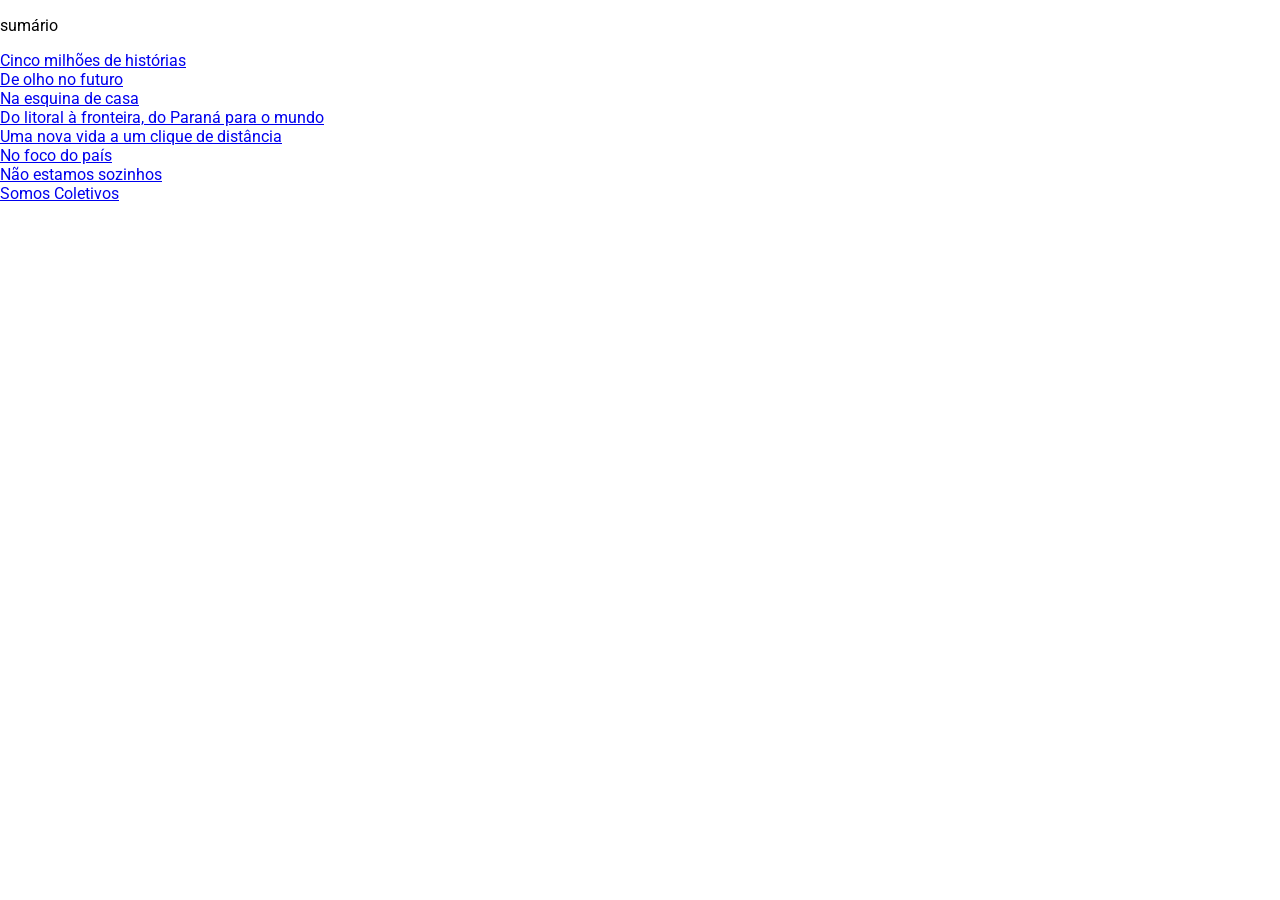
==== commit a26207d4: "renamed:    assets/dktp_img01_mat01_ed01.jpg -> edicao01_mat01/assets/dktp_img01_mat01_ed01.jpg 	ren" ====
--- a/index.html
+++ b/index.html
@@ -22,1487 +22,17 @@
 <body>
 
 
-
-<!-- CINCO MILHOES DE HISTORIAS -->
-<div id="ed01_mat01" class="mostrarMateria">
-
-  <!-- MOBILE -->
-  <div class="mobile">
-
-    <!-- Progress Bars -->
-    <div class="progress-container" id="progress-container"></div>
-
-
-    <!-- Swiper container -->
-    <div class="swiper">
-      <div class="swiper-wrapper">
-
-        <!-- Slide 1 -->
-        <div class="swiper-slide">
-          <div class="testeDegradeCima"></div>
-          <div class="testeDegradeBaixo"></div>
-
-          <div class="blocoDeTexto">
-
-            <div class="tituloMateria">
-              Na esquina de casa
-            </div>
-            <div class="gravata">
-              Política de mutirões e ações descentralizadas superaram 10 mil atendimentos no último ano em comunidades periféricas, praças públicas, terminais de ônibus e ilhas do Paraná
-            </div>
-            
-          </div>
-          
-
-          <img src="./assets/tela1.jpg" alt="Imagem 1" class="slide-image">       
-        </div>
-
-        <!-- Slide 2 -->
-        <div class="swiper-slide">
-          <div class="testeDegradeCima"></div>
-          <div class="testeDegradeBaixo2"></div> 
-          <img src="./assets/tela2.jpg" alt="Imagem 1" class="slide-image"> 
-          <div class="texto">
-            
-            <p>
-              Em um mesmo dia, Amélia Almeida, 58, celebrou duas conquistas: o nascimento do primeiro neto e o atendimento da Defensoria. Dos 40 anos que já viveu no bairro São João, em Pato Branco, há 19 ela mora com a família no mesmo lugar que, naquele dia, receberia a criança.  É o lugar onde os dois filhos de Amélia foram criados, é o lugar onde ela pretende viver a velhice. No entanto, nunca teve o nome de sua dona nos papeis pela falta de regularização. Era essa a segunda conquista que nascia naquele dia.
-            </p> 
-
-          </div>
-        </div>
-
-        <!-- Slide 3 -->
-        <div class="swiper-slide">
-          <div class="testeDegradeCima"></div>
-          <div class="testeDegradeBaixo"></div>
-          <img src="./assets/tela3.jpg" alt="Imagem 2" class="slide-image">
-          <div class="texto">
-            
-            <p>
-              O bairro é um núcleo urbano de Pato Branco fora da cidade. A exemplo de outras periferias Brasil afora, sua formação ao longo das últimas quatro décadas passa por problemas estruturais. Mesmo hoje, a população enfrenta os paradoxos que ditam o ritmo da vida nas favelas. No fim de 2024, por exemplo, por pouco a residência de dona Amélia se salvou da cheia do rio que corta o São João. Mas no dia em que o neto nasceu, cinco meses depois, a casa estava sem água encanada.
-            </p> 
-
-          </div>
-
-        </div>
-
-        <!-- Slide 4 -->
-        <div class="swiper-slide">
-          <div class="testeDegradeCima"></div>
-          <div class="testeDegradeBaixo"></div>
-          <img src="./assets/tela4.jpg" alt="Imagem 2" class="slide-image">
-          <div class="texto">
-            
-            <p>
-              Quando a mãe de Amélia era viva e trabalhava fora do bairro, era preciso subir a ladeira a pé para chegar até o ponto de ônibus da rede pública, na parte alta. O acesso melhorou com o passar dos anos, com a instalação de pontos também na parte baixa. Ainda assim, uma parcela das pessoas não consegue se deslocar até o centro de Pato Branco – onde estão serviços fundamentais para as famílias do São João.  
-            </p> 
-
-          </div>
-
-        </div>
-
-        <!-- Slide 5 -->
-        <div class="swiper-slide">
-          <div class="testeDegradeCima"></div>
-          <div class="testeDegradeBaixo"></div>
-          <img src="./assets/tela5.jpg" alt="Imagem 2" class="slide-image">
-          <div class="texto">
-            
-            <p>
-              “Já até pensei em ir embora, mas eu gosto de morar aqui, gosto da minha casa. Todo bairro tem suas dificuldades, mas seria muito pior se eu não tivesse esse lugar. Tenho minha casa, tenho meus filhos, já estou velha. Esse é o meu lugar”, contou dona Amélia.   
-            </p> 
-
-          </div>
-
-        </div>
-
-        <!-- Slide 6 -->
-        <div class="swiper-slide">
-          <div class="testeDegradeCima"></div>
-          <div class="testeDegradeBaixo"></div>
-          <img src="./assets/tela6.jpg" alt="Imagem 2" class="slide-image">
-          <div class="texto">
-            
-            <p>
-              Suas palavras se somam às de outros moradores da região, que não escondem o sentimento de pertencimento. A vontade deles é que o bairro melhore, os serviços públicos alcancem a comunidade, e não o contrário.    
-            </p> 
-
-          </div>
-        </div>
-
-        <!-- Slide 7 -->
-        <div class="swiper-slide">
-          <div class="testeDegradeCima"></div>
-          <div class="testeDegradeBaixo"></div>
-          <img src="./assets/tela7.jpg" alt="Imagem 2" class="slide-image">
-          <div class="texto">
-            
-            <p>
-              Inúmeras pendências jurídicas e sociais da população – vaga em creche, tratamento médico e regularização fundiária, no caso de Amélia – permanecem em aberto pela falta de dinheiro para custear um serviço particular. Um levantamento feito com famílias do Projeto Jojoca, iniciativa de impacto social que atua no bairro, mostra que apenas 23% delas possuem renda superior a R$ 2 mil. No entanto, entre as dificuldades que acompanham o dia a dia, a distância até a cidade também é um fator que impede uma vida melhor.     
-            </p> 
-
-          </div>
-        </div>
-
-        <!-- Slide 8 -->
-        <div class="swiper-slide">
-          <div class="testeDegradeCima"></div>
-          <div class="testeDegradeBaixo"></div>
-          <img src="./assets/tela8.jpg" alt="Imagem 2" class="slide-image">
-          <div class="texto">
-            
-            <p>
-              Nesses 19 anos, Dona Amélia já havia tentado, sem sucesso, colocar seu nome no documento do imóvel e poder legalmente chamar de seu o pedaço de terra. “É por isso que eu sonhava com o dia em que um atendimento como esse chegaria aqui. Agora tenho certeza que vou conseguir resolver minha vida”, contou ela, na saída do mutirão da Defensoria, na esquina de sua casa.     
-            </p> 
-
-          </div>
-        </div>
-
-        <!-- Slide 9 -->
-        <div class="swiper-slide">
-          
-          <div class="citacao">
-            
-            <p>
-              “Já até pensei em ir embora, mas eu gosto de morar aqui. Eu sonhava com o dia em que um atendimento como esse chegaria”
-            </p>    
-
-          </div>
-
-          <div class="assinCitacao">
-            <p>
-              Amélia de Almeida, 
-            <br>
-              <i>atendida pela Defensoria</i>
-            </p>
-
-          </div>
-        </div>
-
-        <!-- Slide 10 -->
-        <div class="swiper-slide">
-          <div class="testeDegradeCima"></div>
-          <div class="testeDegradeBaixo"></div>
-          <img src="./assets/tela10.jpg" alt="Imagem 2" class="slide-image">
-          <div class="texto">
-            
-            <!--<p class="subtitulo">
-              Estratégia em todos os municípios 
-            </p>-->
-
-            <p>
-              Para alcançar o maior número possível de paranaenses, a Defensoria precisou antes reconhecer suas limitações. Isso não significa se acomodar, mas, pelo contrário, encontrar novas formas de avançar e efetivamente atender a população. A instituição faz isso diariamente por meio de suas sedes e via atendimento online. Mas e quando, mesmo com diferentes formas de acesso, as pessoas não alcançam as portas de entrada? A DPE-PR, então, vai até elas.    
-            </p> 
-
-          </div>
-        </div>
-
-        <!-- Slide 11 -->
-        <div class="swiper-slide">
-          <div class="testeDegradeCima"></div>
-          <div class="testeDegradeBaixo"></div>
-          <img src="./assets/tela11.jpg" alt="Imagem 2" class="slide-image">
-          <div class="texto">
-            
-            <p>
-              A moradora do São João só conseguiu dar entrada no pedido de regularização dos documentos da casa porque a Defensoria foi até o bairro, ou seja, descentralizou seus serviços já oferecidos na cidade. A situação dela é a mesma de milhares de outros cidadãos do estado que dependem da Defensoria e não conseguem receber atendimento por meio dos espaços convencionais. 
-      
-            </p> 
-
-          </div>
-        </div>
-
-        <!-- Slide 12 -->
-        <div class="swiper-slide">
-          <div class="testeDegradeCima"></div>
-          <div class="testeDegradeBaixo"></div>
-          <img src="./assets/tela12.jpg" alt="Imagem 2" class="slide-image">
-          <div class="texto">
-            
-            <p>
-              A partir dessa constatação, a Defensoria adota a estratégia de promover mutirões e ações descentralizadas. Comunidades periféricas, praças públicas, terminais de ônibus, ilhas, sedes de instituições parceiras: tudo vira ponto de atendimento da Defensoria.  
-            </p> 
-
-          </div>
-        </div>
-
-        <!-- Slide 13 -->
-        <div class="swiper-slide">
-          <div class="testeDegradeCima"></div>
-          <div class="testeDegradeBaixo"></div>
-          <img src="./assets/tela13.jpg" alt="Imagem 2" class="slide-image">
-          <div class="texto">
-            
-            <p>
-              Em 2024, a DPE-PR criou a Assessoria Especial de Mutirões de Atendimento (AEMA). A consolidação dessa política já superou, desde o ano passado, mais de 10 mil atendimentos com ações e programas permanentes. Essa estrutura coordena os mutirões pelo estado e impulsiona iniciativas locais., como foi o caso do mutirão em Pato Branco, uma parceria entre a equipe local e a AEMA.   
-            </p> 
-
-          </div>
-        </div>
-
-        <!-- Slide 14 -->
-        <div class="swiper-slide">
-          <div class="testeDegradeCima"></div>
-          <div class="testeDegradeBaixo"></div>
-          <img src="./assets/tela14.jpg" alt="Imagem 2" class="slide-image">
-          <div class="texto">
-            
-            <p>
-              “A instituição tem o papel de atender as pessoas que mais precisam, e são elas, justamente, as mais esquecidas e marginalizadas pelo local e as condições em que vivem, diz Helena de Franceschi, defensora pública em Pato Branco. 
-            </p> 
-
-          </div>
-        </div>
-
-        <!-- Slide 15 -->
-        <div class="swiper-slide">
-          <div class="testeDegradeCima"></div>
-          <div class="testeDegradeBaixo"></div>
-          <img src="./assets/tela15.jpg" alt="Imagem 2" class="slide-image">
-          <div class="texto">
-            
-            <p>
-              Nessas oportunidades, a DPE-PR também alcança cidades que ainda não têm cobertura presencial permanente da instituição. Isso é possível pelo foco adotado nessas ações: a resolução extrajudicial, ou seja, a busca por resolver os problemas da população sem a necessidade de um processo na justiça. Uma solução mais ágil e desburocratizada, com menos custos para o estado e sem aumentar a sobrecarga no Poder Judiciário.
-            </p> 
-
-          </div>
-        </div>
-        
-        <!-- Slide 16 -->
-        <div class="swiper-slide">
-          <div class="citacao">
-            
-            <p>
-              Por unirem o foco extrajudicial e demandas estruturais do estado, os mutirões também se tornaram motores de projetos inovadores.
-            </p> 
-
-          </div>
-        </div>
-        
-        <!-- Slide 17 -->
-        <div class="swiper-slide">
-          <div class="testeDegradeCima"></div>
-          <div class="testeDegradeBaixo"></div>
-          <img src="./assets/tela17.jpg" alt="Imagem 2" class="slide-image">
-          <div class="texto">
-            
-            <p>
-              O sucesso dessa estratégia foi destaque no Paraná Mais Cidades, promovido pelo Governo do Estado em fevereiro. No evento, a DPE-PR mostrou a prefeituras e lideranças regionais a oportunidade de levar mutirões e ações descentralizadas para seus municípios. Dos novos contatos estabelecidos, a expectativa é que ajudem sempre a levar a Defensoria aonde ela precisa estar. Onde o povo está.
-            </p> 
-
-          </div>
-        </div>
-
-
-      </div>
-    </div>
-
+  <div>
+    <p>sumário</p>
+    <a href="./edicao01_mat01/cinco_milhoes_de_historias.html">Cinco milhões de histórias</a><br>
+    <a href="./edicao01_mat02/de_olho_no_futuro.html">De olho no futuro</a><br>
+    <a href="./edicao01_mat03/na_esquina_de_casa.html">Na esquina de casa</a><br>
+    <a href="./edicao01_mat04/do_Parana_para_o_mundo.html">Do litoral à fronteira, do Paraná para o mundo</a><br>
+    <a href="./edicao01_mat05/edicao01_mat05.html">Uma nova vida a um clique de distância</a><br>
+    <a href="./edicao01_mat06/edicao01_mat06.html">No foco do país</a><br>
+    <a href="./edicao01_mat07/edicao01_mat07.html">Não estamos sozinhos</a><br>
+    <a href="./edicao01_mat08/edicao01_mat08.html">Somos Coletivos</a>
   </div>
-  <!-- MOBILE -->
-
-  <!-- DESKTOP -->
-  <div class="desktop ">
-    <div id="parallax-world-of-ugg">
-
-      <!-- capa 01 -->
-      <section>
-          <div class="parallax-capa imagemParallax_img1_mat01_ed01">
-            <div>
-              <h2>Cinco milhões de histórias</h2>
-              <p class="gravata">
-                Política de mutirões e ações descentralizadas <b>superaram 10 mil atendimentos</b><br> no último ano em comunidades periféricas, praças públicas, terminais de ônibus e ilhas do Paraná
-              </p>
-            </div>
-          </div>
-      </section>
-
-      <!-- texto -->
-      <section>
-        <div class="block">
-          <p>
-            Neste ano, a Defensoria Pública do Paraná completou 14 anos. E a principal comemoração do ano foi sobre o número de pessoas alcançadas durante esse período. Em 2025, a instituição superou 5 milhões de atuações - judiciais, extrajudiciais e atendimentos.
-          </p>
-          <p>
-            A marca atingida é resultado de um esforço institucional e da concretização de uma missão dada pela Constituição Federal em 1988: garantir assistência jurídica gratuita para quem não consegue acessar a justiça. Isso significa, via de regra, atuar em prol das pessoas que não podem pagar por um serviço de advocacia particular. No entanto, vai muito além.
-          </p>
-          <p>
-            Esse trabalho alcança famílias que precisam de uma vaga em creche para o filho, pacientes que necessitam de um tratamento médico, mulheres em situação de violência doméstica ameaçadas por seus agressores. Recortes da população em situação de vulnerabilidade, por meio do trabalho coletivo. A assistência busca resolver os problemas que envolvem os processos judiciais, mas também prioriza soluções que ajudam a diminuir a sobrecarga da Poder Judiciário.
-          </p>
-          <p>
-            <b>Em uma década, a média anual de atendimentos cresceu mais de 140%.</b> O aumento reflete, por um lado, a expansão pelo Paraná. Por outro, o fortalecimento do trabalho oferecido diariamente à população. Uma atuação que não se limita a questões jurídicas, mas envolve também acompanhamento psicológico e de serviço social. Essa união de visões diferentes amplia a ideia de acesso à justiça e transborda o Direito. Parte da história do cidadão para a solução. 
-          </p>
-
-          <h3>
-            15 regionais, 74 municípios e muito a avançar
-          </h3>
-
-          <p>
-            De pensão alimentícia à usucapião, centenas de demandas fazem parte do dia a dia da Defensoria nos 74 municípios que já contam com o serviço de uma sede física. A instituição está espalhada por 15 regionais, do litoral à tríplice fronteira Brasil-Paraguai-Argentina, com o Centro Estadual de Atendimento Multidisciplinar como ponto focal em Curitiba. 
-          </p>
-          <p>
-            Além de aumentar a presença, esse processo de expansão também envolve a cobertura dentro das áreas de atendimento. A DPE-PR pode atuar em todas as questões que envolvem a justiça estadual, representadas em 10 grandes áreas: <b>Família, Sucessões, Registros Públicos, Cível, Fazenda Pública, Criminal, Execução Penal, Infância e Juventude (Cível e Infracional) e Violência doméstica e familiar contra a mulher.</b>
-          </p>
-
-          <div class="grafico"></div>
-          
-      </section>
-
-      <!-- texto -->
-      <section>
-        <div class="block">     
-          <p>
-            A efetividade do crescimento pelo estado só foi possível com o fortalecimento das equipes. De 10 defensores e defensoras públicas em 2011, hoje são 170. Em 2025, a instituição concretizou seu 5º Concurso para defensor e defensora, além de ter empossado os aprovados no 3º Concurso para servidor e servidora. A ampliação que ocorreu nos últimos anos também refletiu nas estatísticas: a produtividade das equipes de atendimento subiu 151%, ou seja, mais pessoas passaram a conhecer e poder acessar a Defensoria, ao mesmo tempo em que a instituição também trabalhou mais por cada usuário e usuária*.
-          </p>
-          <p>
-            O serviço que acontece na “ponta” – a orientação e assistência individual – também chega até os setores que discutem o acesso à justiça de maneira ampla. A Defensoria conta com assessorias especiais, programas focados em grandes demandas e oito núcleos especializados em temas que atingem todo um recorte populacional – crianças, mulheres, consumidores e povos tradicionais, por exemplo. Ora intervindo diretamente na política pública, ora contribuindo com a qualificação do atendimento que retorna para a ponta.
-          </p>
-          <p>
-            “Nossa história mostra que conseguimos, ao longo dos 14 anos, e apesar dos desafios ainda presentes, transfor­mar a vida de milhares de pessoas de forma direta, mas também por meio do aprimoramento de políticas públicas e promovendo a educação em direi­tos”, afirma o defensor público-geral, Matheus Munhoz. “Todo o Paraná ganhou e tem a ganhar com uma Defensoria estruturada e conhecida”, ressalta.
-          </p>
-          <p>
-            A gestão de Munhoz (biênio 2024-2026), conta também com a 1ª subdefensora pública-geral, Lívia Brodbeck, a 2ª subdefensora pública-geral, Thaisa Oliveira, e o chefe de gabinete, Pedro Martins. Reconhecendo o histórico da instituição e sua missão com os paranaenses, a Defensoria entendeu a necessidade de adotar diferentes estratégias para conseguir chegar mais longe. 
-          </p>
-          
-      </section>
-
-      <!-- texto -->
-      <section>
-        <div class="blockBox">     
-          <h3>
-            Quem pode ser atendido?
-          </h3>
-          <p>
-            Em regra, pessoas com renda familiar de até três salários mínimos. No entanto, mulheres em situação de violência doméstica, pessoas que respondem a processos criminais e grupos com demandas coletivas também podem receber atendimento.
-          </p>
-
-          <h3>
-            Em quais áreas a Defensoria atende?
-          </h3>
-          <p>
-            Família, Sucessões, Registros Públicos, Cível, Fazenda Pública, Criminal, Execução Penal, Infância e Juventude (Cível e Infracional) e Violência doméstica e familiar contra a mulher.
-          </p>
-          
-          <h3> Como acessar o serviço?</h3>
-          <p>
-            É necessário verificar se a cidade já conta com o atendimento de uma sede da Defensoria. Acesse o site: https://www.defensoriapublica.pr.def.br/.
-          </p>
-          <p>
-            Nele, há informações sobre endereço, dias e horários de atendimento.
-          </p>
-          <p>
-            Caso contrário, contate os postos da Defensoria localizados na Assembleia Legislativa do Paraná ou na Câmara Municipal de Curitiba, que atendem de forma extrajudicial aos 399 municípios: 
-          </p>
-          <p>
-            (41) 3350-4103 e (41) 3350-4917. 
-          </p>
-          <p>
-            A Defensoria ainda oferece programas de atendimento online para todo o estado, por meio da plataforma Luna.
-          </p>
-          <h3>
-            Quais documentos são necessários para receber atendimento?
-          </h3>
-          <p>
-            No primeiro contato, a Defensoria precisará de documentos de identificação (RG, CPF), comprovante de residência e comprovante de renda. O documento que comprova os rendimentos não é necessário para mulheres em situação de violência doméstica, pessoas que respondem a processos criminais e outros casos sem triagem socioeconômica.
-          </p>
-
-
-
-
-
-          
-
-          
-      </section>
-
-      <!-- texto -->
-      <section>
-        <div class="block">     
-          <h3>
-            Portas de entrada para as 399 cidades
-          </h3>
-          <p>
-            Em paralelo à expansão territorial e ao fortalecimento do atendimento presencial, mais quatro frentes de trabalho passaram a fazer parte da rotina. <b> Ampliação do serviço online, transformação digital, descentralização dos atendimentos e parcerias institucionais.</b> Todas as frentes com um mesmo foco: aumentar as portas de entrada do cidadão. Superar a limitação física e alcançar, por diferentes caminhos, moradores e moradoras das 399 cidades. Uma conquista que a cada dia ganha mais evidência.
-          </p>
-          <p>
-            Atualmente, diferentes programas online levam soluções para problemas jurídicos e sociais. Por meio de uma plataforma virtual, a instituição agiliza o primeiro atendimento e resolve situações de divórcio, regulamentação de pensão alimentícia e até pedido de medida protetiva de urgência. Todos esses serviços com o amparo de equipes que podem garantir direitos sem burocracia. 
-          </p>
-          <p>
-            Para alavancar a presença online, a DPE-PR iniciou um processo de transformação digital. Um dos últimos estados brasileiros a implementar a Defensoria, o Paraná hoje lidera as discussões de tecnologia e inovação no país. O esforço muda por inteiro o jeito que a instituição trabalha, e melhora sobretudo a vida de quem depende do serviço.
-          </p>
-          <p>
-            Por outro lado, sem ignorar a realidade de exclusão digital, a Defensoria também vai até onde as pessoas efetivamente estão. Mutirões e ações fora dos espaços convencionais chegam a comunidades isoladas, periféricas e afastadas das sedes. O serviço chega para resolver problemas de décadas, represados justamente pelas barreiras da distância e da comunicação.
-          </p>
-          <p>
-            Esse trabalho só ganha fôlego com a atuação conjunta entre a DPE-PR e entidades parceiras, uma das principais formas de proporcionar assistência jurídica gratuita a quem mais precisa. No Paraná, a Defensoria não está sozinha. Uma série de outras instituições promovem iniciativas colaborativas em conjunto com a DPE-PR e são também defensoras dos direitos da população.
-          </p>
-          <p>
-            “Precisamos sempre nos renovar para prestar um serviço público eficiente e que faça jus à confiança que a população coloca em nós”, ressalta o defensor público-geral. “Por trás desse um milhão e meio de atendimentos, temos a história de uma instituição que busca crescer, inovar e garantir direitos todos os dias. Mas temos principalmente as histórias de pessoas que acreditaram na Defensoria e tiveram, junto conosco, suas conquistas. São essas as histórias que dão sentido à existência e ao futuro da instituição”, destaca ele.
-          </p>
-        </div> 
-      </section>
-
-      <!-- imagem parallax -->
-      <section>
-        <div class="parallax-meiotexto imagemParallax_img03_mat01_ed01">
-        </div>
-          <div>
-            <p class="legendaParallax">
-              Sede Central, no centro histórico de Curitiba. Da esquerda para a direita: defensor público-geral, Matheus Munhoz; <br>1<sup>a</sup> subdefensora pública-geral, Lívia Brodbeck; 2<sup>a</sup> subdefensora pública-geral, Thaisa Oliveira; chefe de gabinete, Pedro Martins 
-            </p>
-          </div>
-
-      </section>
-
-      <!-- texto -->
-      <section>
-        <div class="block">     
-          <div class="asterisco">
-            *<i>A Nossa Defensoria</i> optou por não utilizar a flexão de gênero como padrão em todo o texto para privilegiar a fluidez da leitura e a adequação do número de caracteres. A edição-executiva da revista reforça, no entanto, a importância da comunicação inclusiva sob a perspectiva de gênero.
-          </div>
-        </div> 
-      </section>
-
-    
-    </div>
-  </div>
-  <!-- DESKTOP -->
-</div>
-<!-- CINCO MILHOES DE HISTORIAS -->
-
-
-<!-- DE OLHO NO FUTURO -->
-<div id="ed01_mat02" class="">
-
-  <!-- MOBILE -->
-  <div class="mobile">
-
-    <!-- Progress Bars -->
-    <div class="progress-container" id="progress-container"></div>
-
-
-    <!-- Swiper container -->
-    <div class="swiper">
-      <div class="swiper-wrapper">
-
-        <!-- Slide 1 -->
-        <div class="swiper-slide">
-          <div class="testeDegradeCima"></div>
-          <div class="testeDegradeBaixo"></div>
-
-          <div class="blocoDeTexto">
-
-            <div class="tituloMateria">
-              Na esquina de casa
-            </div>
-            <div class="gravata">
-              Política de mutirões e ações descentralizadas superaram 10 mil atendimentos no último ano em comunidades periféricas, praças públicas, terminais de ônibus e ilhas do Paraná
-            </div>
-            
-          </div>
-          
-
-          <img src="./assets/tela1.jpg" alt="Imagem 1" class="slide-image">       
-        </div>
-
-        <!-- Slide 2 -->
-        <div class="swiper-slide">
-          <div class="testeDegradeCima"></div>
-          <div class="testeDegradeBaixo2"></div> 
-          <img src="./assets/tela2.jpg" alt="Imagem 1" class="slide-image"> 
-          <div class="texto">
-            
-            <p>
-              Em um mesmo dia, Amélia Almeida, 58, celebrou duas conquistas: o nascimento do primeiro neto e o atendimento da Defensoria. Dos 40 anos que já viveu no bairro São João, em Pato Branco, há 19 ela mora com a família no mesmo lugar que, naquele dia, receberia a criança.  É o lugar onde os dois filhos de Amélia foram criados, é o lugar onde ela pretende viver a velhice. No entanto, nunca teve o nome de sua dona nos papeis pela falta de regularização. Era essa a segunda conquista que nascia naquele dia.
-            </p> 
-
-          </div>
-        </div>
-
-        <!-- Slide 3 -->
-        <div class="swiper-slide">
-          <div class="testeDegradeCima"></div>
-          <div class="testeDegradeBaixo"></div>
-          <img src="./assets/tela3.jpg" alt="Imagem 2" class="slide-image">
-          <div class="texto">
-            
-            <p>
-              O bairro é um núcleo urbano de Pato Branco fora da cidade. A exemplo de outras periferias Brasil afora, sua formação ao longo das últimas quatro décadas passa por problemas estruturais. Mesmo hoje, a população enfrenta os paradoxos que ditam o ritmo da vida nas favelas. No fim de 2024, por exemplo, por pouco a residência de dona Amélia se salvou da cheia do rio que corta o São João. Mas no dia em que o neto nasceu, cinco meses depois, a casa estava sem água encanada.
-            </p> 
-
-          </div>
-
-        </div>
-
-        <!-- Slide 4 -->
-        <div class="swiper-slide">
-          <div class="testeDegradeCima"></div>
-          <div class="testeDegradeBaixo"></div>
-          <img src="./assets/tela4.jpg" alt="Imagem 2" class="slide-image">
-          <div class="texto">
-            
-            <p>
-              Quando a mãe de Amélia era viva e trabalhava fora do bairro, era preciso subir a ladeira a pé para chegar até o ponto de ônibus da rede pública, na parte alta. O acesso melhorou com o passar dos anos, com a instalação de pontos também na parte baixa. Ainda assim, uma parcela das pessoas não consegue se deslocar até o centro de Pato Branco – onde estão serviços fundamentais para as famílias do São João.  
-            </p> 
-
-          </div>
-
-        </div>
-
-        <!-- Slide 5 -->
-        <div class="swiper-slide">
-          <div class="testeDegradeCima"></div>
-          <div class="testeDegradeBaixo"></div>
-          <img src="./assets/tela5.jpg" alt="Imagem 2" class="slide-image">
-          <div class="texto">
-            
-            <p>
-              “Já até pensei em ir embora, mas eu gosto de morar aqui, gosto da minha casa. Todo bairro tem suas dificuldades, mas seria muito pior se eu não tivesse esse lugar. Tenho minha casa, tenho meus filhos, já estou velha. Esse é o meu lugar”, contou dona Amélia.   
-            </p> 
-
-          </div>
-
-        </div>
-
-        <!-- Slide 6 -->
-        <div class="swiper-slide">
-          <div class="testeDegradeCima"></div>
-          <div class="testeDegradeBaixo"></div>
-          <img src="./assets/tela6.jpg" alt="Imagem 2" class="slide-image">
-          <div class="texto">
-            
-            <p>
-              Suas palavras se somam às de outros moradores da região, que não escondem o sentimento de pertencimento. A vontade deles é que o bairro melhore, os serviços públicos alcancem a comunidade, e não o contrário.    
-            </p> 
-
-          </div>
-        </div>
-
-        <!-- Slide 7 -->
-        <div class="swiper-slide">
-          <div class="testeDegradeCima"></div>
-          <div class="testeDegradeBaixo"></div>
-          <img src="./assets/tela7.jpg" alt="Imagem 2" class="slide-image">
-          <div class="texto">
-            
-            <p>
-              Inúmeras pendências jurídicas e sociais da população – vaga em creche, tratamento médico e regularização fundiária, no caso de Amélia – permanecem em aberto pela falta de dinheiro para custear um serviço particular. Um levantamento feito com famílias do Projeto Jojoca, iniciativa de impacto social que atua no bairro, mostra que apenas 23% delas possuem renda superior a R$ 2 mil. No entanto, entre as dificuldades que acompanham o dia a dia, a distância até a cidade também é um fator que impede uma vida melhor.     
-            </p> 
-
-          </div>
-        </div>
-
-        <!-- Slide 8 -->
-        <div class="swiper-slide">
-          <div class="testeDegradeCima"></div>
-          <div class="testeDegradeBaixo"></div>
-          <img src="./assets/tela8.jpg" alt="Imagem 2" class="slide-image">
-          <div class="texto">
-            
-            <p>
-              Nesses 19 anos, Dona Amélia já havia tentado, sem sucesso, colocar seu nome no documento do imóvel e poder legalmente chamar de seu o pedaço de terra. “É por isso que eu sonhava com o dia em que um atendimento como esse chegaria aqui. Agora tenho certeza que vou conseguir resolver minha vida”, contou ela, na saída do mutirão da Defensoria, na esquina de sua casa.     
-            </p> 
-
-          </div>
-        </div>
-
-        <!-- Slide 9 -->
-        <div class="swiper-slide">
-          
-          <div class="citacao">
-            
-            <p>
-              “Já até pensei em ir embora, mas eu gosto de morar aqui. Eu sonhava com o dia em que um atendimento como esse chegaria”
-            </p>    
-
-          </div>
-
-          <div class="assinCitacao">
-            <p>
-              Amélia de Almeida, 
-            <br>
-              <i>atendida pela Defensoria</i>
-            </p>
-
-          </div>
-        </div>
-
-        <!-- Slide 10 -->
-        <div class="swiper-slide">
-          <div class="testeDegradeCima"></div>
-          <div class="testeDegradeBaixo"></div>
-          <img src="./assets/tela10.jpg" alt="Imagem 2" class="slide-image">
-          <div class="texto">
-            
-            <!--<p class="subtitulo">
-              Estratégia em todos os municípios 
-            </p>-->
-
-            <p>
-              Para alcançar o maior número possível de paranaenses, a Defensoria precisou antes reconhecer suas limitações. Isso não significa se acomodar, mas, pelo contrário, encontrar novas formas de avançar e efetivamente atender a população. A instituição faz isso diariamente por meio de suas sedes e via atendimento online. Mas e quando, mesmo com diferentes formas de acesso, as pessoas não alcançam as portas de entrada? A DPE-PR, então, vai até elas.    
-            </p> 
-
-          </div>
-        </div>
-
-        <!-- Slide 11 -->
-        <div class="swiper-slide">
-          <div class="testeDegradeCima"></div>
-          <div class="testeDegradeBaixo"></div>
-          <img src="./assets/tela11.jpg" alt="Imagem 2" class="slide-image">
-          <div class="texto">
-            
-            <p>
-              A moradora do São João só conseguiu dar entrada no pedido de regularização dos documentos da casa porque a Defensoria foi até o bairro, ou seja, descentralizou seus serviços já oferecidos na cidade. A situação dela é a mesma de milhares de outros cidadãos do estado que dependem da Defensoria e não conseguem receber atendimento por meio dos espaços convencionais. 
-      
-            </p> 
-
-          </div>
-        </div>
-
-        <!-- Slide 12 -->
-        <div class="swiper-slide">
-          <div class="testeDegradeCima"></div>
-          <div class="testeDegradeBaixo"></div>
-          <img src="./assets/tela12.jpg" alt="Imagem 2" class="slide-image">
-          <div class="texto">
-            
-            <p>
-              A partir dessa constatação, a Defensoria adota a estratégia de promover mutirões e ações descentralizadas. Comunidades periféricas, praças públicas, terminais de ônibus, ilhas, sedes de instituições parceiras: tudo vira ponto de atendimento da Defensoria.  
-            </p> 
-
-          </div>
-        </div>
-
-        <!-- Slide 13 -->
-        <div class="swiper-slide">
-          <div class="testeDegradeCima"></div>
-          <div class="testeDegradeBaixo"></div>
-          <img src="./assets/tela13.jpg" alt="Imagem 2" class="slide-image">
-          <div class="texto">
-            
-            <p>
-              Em 2024, a DPE-PR criou a Assessoria Especial de Mutirões de Atendimento (AEMA). A consolidação dessa política já superou, desde o ano passado, mais de 10 mil atendimentos com ações e programas permanentes. Essa estrutura coordena os mutirões pelo estado e impulsiona iniciativas locais., como foi o caso do mutirão em Pato Branco, uma parceria entre a equipe local e a AEMA.   
-            </p> 
-
-          </div>
-        </div>
-
-        <!-- Slide 14 -->
-        <div class="swiper-slide">
-          <div class="testeDegradeCima"></div>
-          <div class="testeDegradeBaixo"></div>
-          <img src="./assets/tela14.jpg" alt="Imagem 2" class="slide-image">
-          <div class="texto">
-            
-            <p>
-              “A instituição tem o papel de atender as pessoas que mais precisam, e são elas, justamente, as mais esquecidas e marginalizadas pelo local e as condições em que vivem, diz Helena de Franceschi, defensora pública em Pato Branco. 
-            </p> 
-
-          </div>
-        </div>
-
-        <!-- Slide 15 -->
-        <div class="swiper-slide">
-          <div class="testeDegradeCima"></div>
-          <div class="testeDegradeBaixo"></div>
-          <img src="./assets/tela15.jpg" alt="Imagem 2" class="slide-image">
-          <div class="texto">
-            
-            <p>
-              Nessas oportunidades, a DPE-PR também alcança cidades que ainda não têm cobertura presencial permanente da instituição. Isso é possível pelo foco adotado nessas ações: a resolução extrajudicial, ou seja, a busca por resolver os problemas da população sem a necessidade de um processo na justiça. Uma solução mais ágil e desburocratizada, com menos custos para o estado e sem aumentar a sobrecarga no Poder Judiciário.
-            </p> 
-
-          </div>
-        </div>
-        
-        <!-- Slide 16 -->
-        <div class="swiper-slide">
-          <div class="citacao">
-            
-            <p>
-              Por unirem o foco extrajudicial e demandas estruturais do estado, os mutirões também se tornaram motores de projetos inovadores.
-            </p> 
-
-          </div>
-        </div>
-        
-        <!-- Slide 17 -->
-        <div class="swiper-slide">
-          <div class="testeDegradeCima"></div>
-          <div class="testeDegradeBaixo"></div>
-          <img src="./assets/tela17.jpg" alt="Imagem 2" class="slide-image">
-          <div class="texto">
-            
-            <p>
-              O sucesso dessa estratégia foi destaque no Paraná Mais Cidades, promovido pelo Governo do Estado em fevereiro. No evento, a DPE-PR mostrou a prefeituras e lideranças regionais a oportunidade de levar mutirões e ações descentralizadas para seus municípios. Dos novos contatos estabelecidos, a expectativa é que ajudem sempre a levar a Defensoria aonde ela precisa estar. Onde o povo está.
-            </p> 
-
-          </div>
-        </div>
-
-
-      </div>
-    </div>
-
-  </div>
-  <!-- MOBILE -->
-
-  <!-- DESKTOP -->
-  <div class="desktop ">
-    <div id="parallax-world-of-ugg">
-
-      <!-- capa 01 -->
-      <section>
-          <div class="parallax-capa imagemParallax_img1_mat02_ed01">
-            <div>
-              <h2>De olho no futuro</h2>
-              <p class="gravata">
-                Projetos inéditos de tecnologia e inovação moldam <br>a trajetória e o futuro da DPE-PR, de seu público e do estado
-              </p>
-            </div>
-          </div>
-      </section>
-
-      <!-- texto -->
-      <section>
-        <div class="block">
-          <p>
-            Em um mesmo dia, Amélia Almeida, 58, celebrou duas conquistas: o nascimento do primeiro neto e o atendimento no mutirão da Defensoria. Dos 40 anos que já viveu no bairro São João, em Pato Branco, há 19 ela mora com a família no mesmo lugar que, naquele dia, receberia a criança. A casa, hoje de tijolo e rebocada, tem um cercado para a criação de galinhas e o cultivo de verduras. É o lugar onde os dois filhos de Amélia foram criados, é o lugar onde ela pretende viver a velhice. Sempre foi um lar, mas nunca teve o nome de sua dona nos papeis pela falta de regularização. Era essa a segunda conquista que nascia com a Defensoria naquele dia, no coração do São João.
-          </p>
-          <p>
-            O bairro é um núcleo urbano de Pato Branco fora da cidade. Ele existe desde 1981, quando 30 famílias vindas das margens da Rodovia BR-158 ocuparam a área. A exemplo de outras periferias Brasil afora, sua formação ao longo das últimas quatro décadas passa por problemas estruturais. De esgoto a céu aberto a dificuldades de acesso à escola. Mesmo hoje, a população enfrenta os paradoxos que ditam o ritmo da vida nas favelas.
-          </p>
-          <p>
-            No fim de 2024, por exemplo, por pouco a residência de dona Amélia se salvou da cheia do rio que corta o São João. Era muita água, e outros moradores e moradoras não tiveram a mesma sorte. Mas no dia em que o neto nasceu, cinco meses depois das fortes chuvas, a casa estava sem água encanada para cozinhar o feijão do almoço.
-          </p>
-          <p>
-            Quando a mãe de Amélia era viva e trabalhava fora do bairro, era preciso subir a ladeira a pé para chegar até o ponto de ônibus da rede pública, na parte alta. O acesso melhorou com o passar dos anos, com a instalação de pontos também na parte baixa. Ainda assim, uma parcela das pessoas não consegue se deslocar até o centro de Pato Branco – onde estão serviços fundamentais para as famílias do São João.
-          </p>
-          <p>
-            “Já até pensei em ir embora, mas eu gosto de morar aqui, gosto da minha casa. Todo bairro tem suas dificuldades, mas seria muito pior se eu não tivesse esse lugar. Tenho minha casa, tenho meus filhos, já estou velha. Esse é o meu lugar”, contou dona Amélia.
-          </p>
-          
-          <p>
-            Suas palavras se somam às de outros moradores da região, que não escondem o sentimento de pertencimento. A vontade deles é que o bairro melhore, os serviços públicos alcancem a comunidade, e não o contrário.
-          </p>
-
-          <p>
-            Inúmeras pendências jurídicas e sociais da população – vaga em creche, tratamento médico e regularização fundiária, no caso de Amélia – permanecem em aberto pela falta de dinheiro para custear um serviço particular. Um levantamento feito com famílias do Projeto Jojoca, iniciativa de impacto social que atua no bairro, mostra que apenas 23% delas possuem renda superior a R$ 2 mil. No entanto, entre as dificuldades que acompanham o dia a dia, a distância até a cidade também é um fator que impede uma vida melhor.
-          </p>
-
-          <p>
-            Nesses 19 anos, Dona Amélia já havia tentado, sem sucesso, colocar seu nome no documento do imóvel e poder legalmente chamar de seu o pedaço de terra. “É por isso que eu sonhava com o dia em que um atendimento como esse chegaria aqui. Agora tenho certeza que vou conseguir resolver minha vida”, contou ela, na saída do mutirão da Defensoria, na esquina de sua casa.
-          </p>
-
-          
-      </section>
-
-      <!-- imagem parallax 02 -->
-      <section>
-        <div class="parallax-meiotexto imagemParallax_img02_mat03_ed01">
-      
-          <p>
-            “Já até pensei em ir embora, mas eu gosto de morar aqui. Eu
-            sonhava com o dia em que um atendimento como esse chegaria”
-          </p>
-          <p class="assinaturaDeclara">
-            Amélia de Almeida, atendida pela Defensoria
-          </p>
-          
-        </div>
-        <div>
-          <p class="legendaParallax">
-            Comunidade São João, em Pato Branco, em que pelo menos 600 famílias vivem, de acordo com estudo da Universidade Federal do Rio Grande.
-          </p>
-        </div>
-      </section>
-
-      <!-- texto -->
-      <section>
-        <div class="block">
-
-          <h3>
-            Estratégia em todos municípios
-          </h3>
-
-          <p>
-            Para alcançar o maior número possível de paranaenses, a Defensoria precisou antes reconhecer suas limitações. Isso não significa se acomodar, mas, pelo contrário, encontrar novas formas de avançar e efetivamente atender a população. A instituição faz isso diariamente por meio de suas sedes e via atendimento online. Mas e quando, mesmo com diferentes formas de acesso, as pessoas não alcançam as portas de entrada? A DPE-PR, então, vai até elas.
-          </p>
-
-          <p>
-            A moradora do São João só conseguiu dar entrada no pedido de regularização dos documentos da casa porque a Defensoria foi até o bairro, ou seja, descentralizou seus serviços já oferecidos na cidade. A situação dela é a mesma de milhares de outros cidadãos do estado que dependem da Defensoria e não conseguem receber atendimento por meio dos espaços convencionais.
-          </p>
-
-          <p>
-            A partir dessa constatação, a Defensoria adota a estratégia de promover mutirões e ações descentralizadas. Comunidades periféricas, praças públicas, terminais de ônibus, ilhas, sedes de instituições parceiras: tudo vira ponto de atendimento da Defensoria.
-          </p>
-
-          <p>
-            Em  2024, a DPE-PR criou a Assessoria Especial de Mutirões de Atendimento (AEMA). A consolidação dessa política já superou, desde o ano passado, mais de 10 mil atendimentos com ações e programas permanentes. Essa estrutura coordena os mutirões pelo estado e impulsiona iniciativas locais, como foi o caso do mutirão em Pato Branco, uma parceria entre a equipe local e a AEMA.
-          </p>
-
-          <p>
-            “A instituição tem o papel de atender as pessoas que mais precisam, e são elas, justamente, as mais esquecidas e marginalizadas pelo local e as condições em que vivem, diz Helena de Franceschi, defensora pública em Pato Branco.
-          </p>
-
-          <p>
-            Nessas oportunidades, a DPE-PR também alcança cidades que ainda não têm cobertura presencial permanente da instituição. Isso é possível pelo foco adotado nessas ações: a resolução extrajudicial, ou seja, a busca por resolver os problemas da população sem a necessidade de um processo na justiça. Uma solução mais ágil e desburocratizada, com menos custos para o estado e sem aumentar a sobrecarga no Poder Judiciário. No ano passado, esse trabalho levou a Defensoria, por exemplo, para Ivaiporã, Jaguariaíva, Mandaguari, Matelândia, Reserva, Rolândia, Francisco Alves, Pérola e Assis Chateaubriand, cidades ainda sem sede da instituição.
-          </p>
-          
-          
-          <!-- <p class="line-break margin-top-10"></p> -->
-
-        </div>
-      </section>
-
-      <!-- imagem parallax 03 -->
-      <section>
-        <div class="parallax-meiotexto imagemParallax_img03_mat03_ed01">
-          <h2></h2>
-        </div>
-        <div >
-          <p class="legendaParallax">
-            Concilia Paraná supera mil antedimentos e já desafogou a Justiça em 15 cidades
-          </p>
-        </div>
-      </section>
-
-      <!-- texto -->
-      <section>
-        <div class="block">
-
-          <h3>
-            Em prol da paternidade responsável
-          </h3>
-
-          <p>
-            De mãos dadas com o pai, o choro não é do exame de sangue feito há pouco. As profissionais de saúde do laboratório já haviam recolhido o material genético. Apenas semanas depois Fábio Franco Portes receberia a resposta para uma dúvida que ele, na verdade, já havia sanado naquele dia. A família de Campo Mourão fez do mutirão da Defensoria um ponto de virada. Aos 30 anos, Fábio se permitiu chorar justamente por saber que poderia chamar oficialmente Jacir da Luz de Oliveira, 67, de pai - o homem que apertava suas mãos.
-          </p>
-
-          <p>
-            “Fiquei sabendo do mutirão pela televisão e por postagens nas redes sociais, mas eu achava que era só para menor de idade”, explicou o filho. “Eu me criei no Tocantins, voltei pra cá há alguns anos e reencontrei meu pai. Mandei uma mensagem para ele, e resolvemos fazer o teste de DNA. Agora eu tenho um pai”. Esse serviço engloba filhos de todas as idades, faz reconhecimento de maternidade e ainda pode rastrear o vínculo biológico até mesmo com pais já falecidos.
-          </p>
-
-          <p>
-            É o (Re)conhecendo Direitos, que viabiliza os exames gratuitos para incentivar o reconhecimento voluntário e combater o cenário geral de filhos e filhas sem o nome do pai na certidão de nascimento. A média anual de crianças registradas apenas com o nome da mãe chega a 5% do total, no Paraná. Também em todo o Brasil, de acordo com dados da Associação Nacional dos Registradores de Pessoas Naturais.
-          </p>
-
-          <p>
-            Desde 2023, mais de 1.300 atendimentos já foram realizados em todo o estado por meio do programa, tanto por meio do atendimento presencial, online e também nos mutirões próprios de incentivo à paternidade responsável. A DPE-PR disponibiliza permanentemente um formulário na plataforma Luna para o cadastro dos pais interessados em realizar o reconhecimento voluntário de paternidade e o agendamento do exame, e solicita o preenchimento de dados do filho, da mãe e do suposto pai. Além do acesso gratuito ao teste de DNA, a família recebe assistência jurídica para a filiação e tem acesso a oficinas de parentalidade.
-          </p>
-
-          <p>
-            O enfrentamento às estatísticas também ganhou fôlego com um importante marco legal: a Lei Estadual 21.461/2023, de autoria do deputado Hussein Bakri, que estabelece aos cartórios a necessidade de enviarem as certidões sem o nome do pai à Defensoria para uma busca ativa das famílias e a disponibilização do serviço.
-          </p>
-
-          <p>
-            Seu Jacir da Luz quis seu nome no registro de Fábio, e vice-versa. Um desejo compartilhado que permitiu a pai e filho transformar afeto em direitos sem depender de um processo na justiça. A única espera foi pela devolutiva do laboratório, que confirmou a genética de um no outro. E tudo porque os dois foram até o mutirão da DPE-PR.
-          </p>
-          
-          
-          <!-- <p class="line-break margin-top-10"></p> -->
-
-        </div>
-      </section>
-
-      <!-- imagem parallax 04 -->
-      <section>
-        <div class="parallax-meiotexto imagemParallax_img04_mat03_ed01">
-          <p>
-            “Moro em Campo Mourão, mas me criei no Tocantins. Voltei para cá há alguns anos e reencontrei meu pai. Mandei uma mensagem para ele e ele resolveu fazer o teste de DNA. Agora eu tenho um pai”
-          </p>
-          <p class="assinaturaDeclara">
-            Fábio Franco Portes, atendido pela Defensoria
-          </p>
-        </div>
-        <div>
-          <p class="legendaParallax">
-            Desde 2023 o (Re)conhecendo Direitos fez mais de 1.300 atendimentos em todo Paraná
-          </p>
-        </div>
-      </section>
-
-      <!-- texto -->
-      <section>
-        <div class="block">
-
-          <h3>
-            Concilia Paraná: foco nas familias do estado
-          </h3>
-
-          <p>
-            A experiência de 14 anos transformando vidas no estado trouxe à instituição um conhecimento profundo sobre as necessidades que mais afligem os paranaenses. Somada à interlocução com câmaras municipais, prefeituras, associações e outras entidades públicas, a resposta a essas necessidades chegou em forma de projetos que mudam a realidade de milhares de pessoas.
-          </p>
-
-          <p>
-            O Concilia Paraná também mostra porque essa lógica leva a Defensoria adiante. Essa iniciativa existe desde 2022 com foco em auxiliar a população em questões do Direito das Famílias – divórcio, pensão alimentícia, guarda de filhos e dissolução de união estável, por exemplo. Tudo por meio de acordo entre as partes, sem a necessidade de um processo. De lá para cá, mais de mil atendimentos já foram realizados em Curitiba, Almirante Tamandaré, Ponta Grossa, União da Vitória, Maringá, Cambé e mais.
-          </p>
-
-          <p>
-            As questões familiares lideram as áreas de atuação da DPE-PR, com cerca de 40% de toda a demanda no estado. Logo, oferecer uma solução mais prática e rápida nos mutirões é também uma forma de agilizar o trabalho da Defensoria e o direito de cada usuário ou usuária. 
-          </p>
-
-          <p>
-            Dados do Conselho Nacional de Justiça (CNJ) mostram que ações de divórcio, por exemplo, demoram 538 dias para serem julgadas, em média. No Paraná, estado brasileiro que ocupa o primeiro lugar no registro de divórcios, segundo levantamento de 2022 do Instituto Brasileiro de Geografia e Estatística, o programa da Defensoria facilita a vida da população com menos custos e mais eficiência. É o resultado da inovação.
-          </p>
-
-          <p>
-            “Com o apoio de gestores municipais e estaduais, podemos levar o Concilia Paraná e outras iniciativas cada vez mais longe, percorrer as cidades que precisam desse serviço e proteger os direitos da população”, afirma Mariana Mantovani, defensora pública e coordenadora da AEMA. “Basta confiar e acreditar na instituição”.
-          </p>
-
-          <p>
-            O sucesso do Concilia Paraná e do (Re)conhecendo Direitos foi destaque no Paraná Mais Cidades, promovido pelo Governo do Estado em fevereiro. No evento, a DPE-PR mostrou a prefeituras e lideranças regionais a oportunidade de levar mutirões e ações descentralizadas para seus municípios. Dos novos contatos estabelecidos, a expectativa é que ajudem sempre a levar a Defensoria aonde ela precisa estar. Onde o povo está. 
-          </p>
-          
-          
-          <!-- <p class="line-break margin-top-10"></p> -->
-
-        </div>
-      </section>
-
-      <!-- imagem parallax 05 -->
-      <section>
-        <div class="parallax-meiotexto imagemParallax_img05_mat03_ed01">
-          <h2></h2>
-        </div>
-        <div>
-          <p class="legendaParallax">
-            Programa de exames gratuitos contaram com o apoio da Assembleia Legislativa
-
-          </p>
-        </div>
-      </section>
-
-      <!-- imagem parallax 06 -->
-      <section>
-        <div class="parallax-meiotexto imagemParallax_img05_mat03_ed01">
-          <h2></h2>
-        </div>
-        <div>
-          <p class="legendaParallax">
-            Programa de exames gratuitos contaram com o apoio da Assembleia Legislativa
-
-          </p>
-        </div>
-      </section>
-    
-    </div>
-  </div>
-  <!-- DESKTOP -->
-
-</div>
-<!-- DE OLHO NO FUTURO -->
-
-
-<!-- MATERIA DA CAPA -->
-<div id="ed01_mat03" class="mostrarMateria">
-
-  <!-- MOBILE -->
-  <div class="mobile">
-
-    <!-- Progress Bars -->
-    <div class="progress-container" id="progress-container"></div>
-
-
-    <!-- Swiper container -->
-    <div class="swiper">
-      <div class="swiper-wrapper">
-
-        <!-- Slide 1 -->
-        <div class="swiper-slide">
-          <div class="testeDegradeCima"></div>
-          <div class="testeDegradeBaixo"></div>
-
-          <div class="blocoDeTexto">
-
-            <div class="tituloMateria">
-              Na esquina de casa
-            </div>
-            <div class="gravata">
-              Política de mutirões e ações descentralizadas superaram 10 mil atendimentos no último ano em comunidades periféricas, praças públicas, terminais de ônibus e ilhas do Paraná
-            </div>
-            
-          </div>
-          
-
-          <img src="./assets/tela1.jpg" alt="Imagem 1" class="slide-image">       
-        </div>
-
-        <!-- Slide 2 -->
-        <div class="swiper-slide">
-          <div class="testeDegradeCima"></div>
-          <div class="testeDegradeBaixo2"></div> 
-          <img src="./assets/tela2.jpg" alt="Imagem 1" class="slide-image"> 
-          <div class="texto">
-            
-            <p>
-              Em um mesmo dia, Amélia Almeida, 58, celebrou duas conquistas: o nascimento do primeiro neto e o atendimento da Defensoria. Dos 40 anos que já viveu no bairro São João, em Pato Branco, há 19 ela mora com a família no mesmo lugar que, naquele dia, receberia a criança.  É o lugar onde os dois filhos de Amélia foram criados, é o lugar onde ela pretende viver a velhice. No entanto, nunca teve o nome de sua dona nos papeis pela falta de regularização. Era essa a segunda conquista que nascia naquele dia.
-            </p> 
-
-          </div>
-        </div>
-
-        <!-- Slide 3 -->
-        <div class="swiper-slide">
-          <div class="testeDegradeCima"></div>
-          <div class="testeDegradeBaixo"></div>
-          <img src="./assets/tela3.jpg" alt="Imagem 2" class="slide-image">
-          <div class="texto">
-            
-            <p>
-              O bairro é um núcleo urbano de Pato Branco fora da cidade. A exemplo de outras periferias Brasil afora, sua formação ao longo das últimas quatro décadas passa por problemas estruturais. Mesmo hoje, a população enfrenta os paradoxos que ditam o ritmo da vida nas favelas. No fim de 2024, por exemplo, por pouco a residência de dona Amélia se salvou da cheia do rio que corta o São João. Mas no dia em que o neto nasceu, cinco meses depois, a casa estava sem água encanada.
-            </p> 
-
-          </div>
-
-        </div>
-
-        <!-- Slide 4 -->
-        <div class="swiper-slide">
-          <div class="testeDegradeCima"></div>
-          <div class="testeDegradeBaixo"></div>
-          <img src="./assets/tela4.jpg" alt="Imagem 2" class="slide-image">
-          <div class="texto">
-            
-            <p>
-              Quando a mãe de Amélia era viva e trabalhava fora do bairro, era preciso subir a ladeira a pé para chegar até o ponto de ônibus da rede pública, na parte alta. O acesso melhorou com o passar dos anos, com a instalação de pontos também na parte baixa. Ainda assim, uma parcela das pessoas não consegue se deslocar até o centro de Pato Branco – onde estão serviços fundamentais para as famílias do São João.  
-            </p> 
-
-          </div>
-
-        </div>
-
-        <!-- Slide 5 -->
-        <div class="swiper-slide">
-          <div class="testeDegradeCima"></div>
-          <div class="testeDegradeBaixo"></div>
-          <img src="./assets/tela5.jpg" alt="Imagem 2" class="slide-image">
-          <div class="texto">
-            
-            <p>
-              “Já até pensei em ir embora, mas eu gosto de morar aqui, gosto da minha casa. Todo bairro tem suas dificuldades, mas seria muito pior se eu não tivesse esse lugar. Tenho minha casa, tenho meus filhos, já estou velha. Esse é o meu lugar”, contou dona Amélia.   
-            </p> 
-
-          </div>
-
-        </div>
-
-        <!-- Slide 6 -->
-        <div class="swiper-slide">
-          <div class="testeDegradeCima"></div>
-          <div class="testeDegradeBaixo"></div>
-          <img src="./assets/tela6.jpg" alt="Imagem 2" class="slide-image">
-          <div class="texto">
-            
-            <p>
-              Suas palavras se somam às de outros moradores da região, que não escondem o sentimento de pertencimento. A vontade deles é que o bairro melhore, os serviços públicos alcancem a comunidade, e não o contrário.    
-            </p> 
-
-          </div>
-        </div>
-
-        <!-- Slide 7 -->
-        <div class="swiper-slide">
-          <div class="testeDegradeCima"></div>
-          <div class="testeDegradeBaixo"></div>
-          <img src="./assets/tela7.jpg" alt="Imagem 2" class="slide-image">
-          <div class="texto">
-            
-            <p>
-              Inúmeras pendências jurídicas e sociais da população – vaga em creche, tratamento médico e regularização fundiária, no caso de Amélia – permanecem em aberto pela falta de dinheiro para custear um serviço particular. Um levantamento feito com famílias do Projeto Jojoca, iniciativa de impacto social que atua no bairro, mostra que apenas 23% delas possuem renda superior a R$ 2 mil. No entanto, entre as dificuldades que acompanham o dia a dia, a distância até a cidade também é um fator que impede uma vida melhor.     
-            </p> 
-
-          </div>
-        </div>
-
-        <!-- Slide 8 -->
-        <div class="swiper-slide">
-          <div class="testeDegradeCima"></div>
-          <div class="testeDegradeBaixo"></div>
-          <img src="./assets/tela8.jpg" alt="Imagem 2" class="slide-image">
-          <div class="texto">
-            
-            <p>
-              Nesses 19 anos, Dona Amélia já havia tentado, sem sucesso, colocar seu nome no documento do imóvel e poder legalmente chamar de seu o pedaço de terra. “É por isso que eu sonhava com o dia em que um atendimento como esse chegaria aqui. Agora tenho certeza que vou conseguir resolver minha vida”, contou ela, na saída do mutirão da Defensoria, na esquina de sua casa.     
-            </p> 
-
-          </div>
-        </div>
-
-        <!-- Slide 9 -->
-        <div class="swiper-slide">
-          
-          <div class="citacao">
-            
-            <p>
-              “Já até pensei em ir embora, mas eu gosto de morar aqui. Eu sonhava com o dia em que um atendimento como esse chegaria”
-            </p>    
-
-          </div>
-
-          <div class="assinCitacao">
-            <p>
-              Amélia de Almeida, 
-            <br>
-              <i>atendida pela Defensoria</i>
-            </p>
-
-          </div>
-        </div>
-
-        <!-- Slide 10 -->
-        <div class="swiper-slide">
-          <div class="testeDegradeCima"></div>
-          <div class="testeDegradeBaixo"></div>
-          <img src="./assets/tela10.jpg" alt="Imagem 2" class="slide-image">
-          <div class="texto">
-            
-            <!--<p class="subtitulo">
-              Estratégia em todos os municípios 
-            </p>-->
-
-            <p>
-              Para alcançar o maior número possível de paranaenses, a Defensoria precisou antes reconhecer suas limitações. Isso não significa se acomodar, mas, pelo contrário, encontrar novas formas de avançar e efetivamente atender a população. A instituição faz isso diariamente por meio de suas sedes e via atendimento online. Mas e quando, mesmo com diferentes formas de acesso, as pessoas não alcançam as portas de entrada? A DPE-PR, então, vai até elas.    
-            </p> 
-
-          </div>
-        </div>
-
-        <!-- Slide 11 -->
-        <div class="swiper-slide">
-          <div class="testeDegradeCima"></div>
-          <div class="testeDegradeBaixo"></div>
-          <img src="./assets/tela11.jpg" alt="Imagem 2" class="slide-image">
-          <div class="texto">
-            
-            <p>
-              A moradora do São João só conseguiu dar entrada no pedido de regularização dos documentos da casa porque a Defensoria foi até o bairro, ou seja, descentralizou seus serviços já oferecidos na cidade. A situação dela é a mesma de milhares de outros cidadãos do estado que dependem da Defensoria e não conseguem receber atendimento por meio dos espaços convencionais. 
-      
-            </p> 
-
-          </div>
-        </div>
-
-        <!-- Slide 12 -->
-        <div class="swiper-slide">
-          <div class="testeDegradeCima"></div>
-          <div class="testeDegradeBaixo"></div>
-          <img src="./assets/tela12.jpg" alt="Imagem 2" class="slide-image">
-          <div class="texto">
-            
-            <p>
-              A partir dessa constatação, a Defensoria adota a estratégia de promover mutirões e ações descentralizadas. Comunidades periféricas, praças públicas, terminais de ônibus, ilhas, sedes de instituições parceiras: tudo vira ponto de atendimento da Defensoria.  
-            </p> 
-
-          </div>
-        </div>
-
-        <!-- Slide 13 -->
-        <div class="swiper-slide">
-          <div class="testeDegradeCima"></div>
-          <div class="testeDegradeBaixo"></div>
-          <img src="./assets/tela13.jpg" alt="Imagem 2" class="slide-image">
-          <div class="texto">
-            
-            <p>
-              Em 2024, a DPE-PR criou a Assessoria Especial de Mutirões de Atendimento (AEMA). A consolidação dessa política já superou, desde o ano passado, mais de 10 mil atendimentos com ações e programas permanentes. Essa estrutura coordena os mutirões pelo estado e impulsiona iniciativas locais., como foi o caso do mutirão em Pato Branco, uma parceria entre a equipe local e a AEMA.   
-            </p> 
-
-          </div>
-        </div>
-
-        <!-- Slide 14 -->
-        <div class="swiper-slide">
-          <div class="testeDegradeCima"></div>
-          <div class="testeDegradeBaixo"></div>
-          <img src="./assets/tela14.jpg" alt="Imagem 2" class="slide-image">
-          <div class="texto">
-            
-            <p>
-              “A instituição tem o papel de atender as pessoas que mais precisam, e são elas, justamente, as mais esquecidas e marginalizadas pelo local e as condições em que vivem, diz Helena de Franceschi, defensora pública em Pato Branco. 
-            </p> 
-
-          </div>
-        </div>
-
-        <!-- Slide 15 -->
-        <div class="swiper-slide">
-          <div class="testeDegradeCima"></div>
-          <div class="testeDegradeBaixo"></div>
-          <img src="./assets/tela15.jpg" alt="Imagem 2" class="slide-image">
-          <div class="texto">
-            
-            <p>
-              Nessas oportunidades, a DPE-PR também alcança cidades que ainda não têm cobertura presencial permanente da instituição. Isso é possível pelo foco adotado nessas ações: a resolução extrajudicial, ou seja, a busca por resolver os problemas da população sem a necessidade de um processo na justiça. Uma solução mais ágil e desburocratizada, com menos custos para o estado e sem aumentar a sobrecarga no Poder Judiciário.
-            </p> 
-
-          </div>
-        </div>
-        
-        <!-- Slide 16 -->
-        <div class="swiper-slide">
-          <div class="citacao">
-            
-            <p>
-              Por unirem o foco extrajudicial e demandas estruturais do estado, os mutirões também se tornaram motores de projetos inovadores.
-            </p> 
-
-          </div>
-        </div>
-        
-        <!-- Slide 17 -->
-        <div class="swiper-slide">
-          <div class="testeDegradeCima"></div>
-          <div class="testeDegradeBaixo"></div>
-          <img src="./assets/tela17.jpg" alt="Imagem 2" class="slide-image">
-          <div class="texto">
-            
-            <p>
-              O sucesso dessa estratégia foi destaque no Paraná Mais Cidades, promovido pelo Governo do Estado em fevereiro. No evento, a DPE-PR mostrou a prefeituras e lideranças regionais a oportunidade de levar mutirões e ações descentralizadas para seus municípios. Dos novos contatos estabelecidos, a expectativa é que ajudem sempre a levar a Defensoria aonde ela precisa estar. Onde o povo está.
-            </p> 
-
-          </div>
-        </div>
-
-
-      </div>
-    </div>
-
-  </div>
-  <!-- MOBILE -->
-
-  <!-- DESKTOP -->
-  <div class="desktop ">
-    <div id="parallax-world-of-ugg">
-
-      <!-- capa 01 -->
-      <section>
-          <div class="parallax-capa imagemParallax_img1_mat03_ed01">
-            <div>
-              <h2>Na esquina de casa</h2>
-              <p class="gravata">
-                Política de mutirões e ações descentralizadas <b>superaram 10 mil atendimentos</b><br> no último ano em comunidades periféricas, praças públicas, terminais de ônibus e ilhas do Paraná
-              </p>
-            </div>
-          </div>
-      </section>
-
-      <!-- texto -->
-      <section>
-        <div class="block">
-          <p>
-            Em um mesmo dia, Amélia Almeida, 58, celebrou duas conquistas: o nascimento do primeiro neto e o atendimento no mutirão da Defensoria. Dos 40 anos que já viveu no bairro São João, em Pato Branco, há 19 ela mora com a família no mesmo lugar que, naquele dia, receberia a criança. A casa, hoje de tijolo e rebocada, tem um cercado para a criação de galinhas e o cultivo de verduras. É o lugar onde os dois filhos de Amélia foram criados, é o lugar onde ela pretende viver a velhice. Sempre foi um lar, mas nunca teve o nome de sua dona nos papeis pela falta de regularização. Era essa a segunda conquista que nascia com a Defensoria naquele dia, no coração do São João.
-          </p>
-          <p>
-            O bairro é um núcleo urbano de Pato Branco fora da cidade. Ele existe desde 1981, quando 30 famílias vindas das margens da Rodovia BR-158 ocuparam a área. A exemplo de outras periferias Brasil afora, sua formação ao longo das últimas quatro décadas passa por problemas estruturais. De esgoto a céu aberto a dificuldades de acesso à escola. Mesmo hoje, a população enfrenta os paradoxos que ditam o ritmo da vida nas favelas.
-          </p>
-          <p>
-            No fim de 2024, por exemplo, por pouco a residência de dona Amélia se salvou da cheia do rio que corta o São João. Era muita água, e outros moradores e moradoras não tiveram a mesma sorte. Mas no dia em que o neto nasceu, cinco meses depois das fortes chuvas, a casa estava sem água encanada para cozinhar o feijão do almoço.
-          </p>
-          <p>
-            Quando a mãe de Amélia era viva e trabalhava fora do bairro, era preciso subir a ladeira a pé para chegar até o ponto de ônibus da rede pública, na parte alta. O acesso melhorou com o passar dos anos, com a instalação de pontos também na parte baixa. Ainda assim, uma parcela das pessoas não consegue se deslocar até o centro de Pato Branco – onde estão serviços fundamentais para as famílias do São João.
-          </p>
-          <p>
-            “Já até pensei em ir embora, mas eu gosto de morar aqui, gosto da minha casa. Todo bairro tem suas dificuldades, mas seria muito pior se eu não tivesse esse lugar. Tenho minha casa, tenho meus filhos, já estou velha. Esse é o meu lugar”, contou dona Amélia.
-          </p>
-          
-          <p>
-            Suas palavras se somam às de outros moradores da região, que não escondem o sentimento de pertencimento. A vontade deles é que o bairro melhore, os serviços públicos alcancem a comunidade, e não o contrário.
-          </p>
-
-          <p>
-            Inúmeras pendências jurídicas e sociais da população – vaga em creche, tratamento médico e regularização fundiária, no caso de Amélia – permanecem em aberto pela falta de dinheiro para custear um serviço particular. Um levantamento feito com famílias do Projeto Jojoca, iniciativa de impacto social que atua no bairro, mostra que apenas 23% delas possuem renda superior a R$ 2 mil. No entanto, entre as dificuldades que acompanham o dia a dia, a distância até a cidade também é um fator que impede uma vida melhor.
-          </p>
-
-          <p>
-            Nesses 19 anos, Dona Amélia já havia tentado, sem sucesso, colocar seu nome no documento do imóvel e poder legalmente chamar de seu o pedaço de terra. “É por isso que eu sonhava com o dia em que um atendimento como esse chegaria aqui. Agora tenho certeza que vou conseguir resolver minha vida”, contou ela, na saída do mutirão da Defensoria, na esquina de sua casa.
-          </p>
-
-          
-      </section>
-
-      <!-- imagem parallax 02 -->
-      <section>
-        <div class="parallax-meiotexto imagemParallax_img02_mat03_ed01">
-      
-          <p>
-            “Já até pensei em ir embora, mas eu gosto de morar aqui. Eu
-            sonhava com o dia em que um atendimento como esse chegaria”
-          </p>
-          <p class="assinaturaDeclara">
-            Amélia de Almeida, atendida pela Defensoria
-          </p>
-          
-        </div>
-        <div>
-          <p class="legendaParallax">
-            Comunidade São João, em Pato Branco, em que pelo menos 600 famílias vivem, de acordo com estudo da Universidade Federal do Rio Grande.
-          </p>
-        </div>
-      </section>
-
-      <!-- texto -->
-      <section>
-        <div class="block">
-
-          <h3>
-            Estratégia em todos municípios
-          </h3>
-
-          <p>
-            Para alcançar o maior número possível de paranaenses, a Defensoria precisou antes reconhecer suas limitações. Isso não significa se acomodar, mas, pelo contrário, encontrar novas formas de avançar e efetivamente atender a população. A instituição faz isso diariamente por meio de suas sedes e via atendimento online. Mas e quando, mesmo com diferentes formas de acesso, as pessoas não alcançam as portas de entrada? A DPE-PR, então, vai até elas.
-          </p>
-
-          <p>
-            A moradora do São João só conseguiu dar entrada no pedido de regularização dos documentos da casa porque a Defensoria foi até o bairro, ou seja, descentralizou seus serviços já oferecidos na cidade. A situação dela é a mesma de milhares de outros cidadãos do estado que dependem da Defensoria e não conseguem receber atendimento por meio dos espaços convencionais.
-          </p>
-
-          <p>
-            A partir dessa constatação, a Defensoria adota a estratégia de promover mutirões e ações descentralizadas. Comunidades periféricas, praças públicas, terminais de ônibus, ilhas, sedes de instituições parceiras: tudo vira ponto de atendimento da Defensoria.
-          </p>
-
-          <p>
-            Em  2024, a DPE-PR criou a Assessoria Especial de Mutirões de Atendimento (AEMA). A consolidação dessa política já superou, desde o ano passado, mais de 10 mil atendimentos com ações e programas permanentes. Essa estrutura coordena os mutirões pelo estado e impulsiona iniciativas locais, como foi o caso do mutirão em Pato Branco, uma parceria entre a equipe local e a AEMA.
-          </p>
-
-          <p>
-            “A instituição tem o papel de atender as pessoas que mais precisam, e são elas, justamente, as mais esquecidas e marginalizadas pelo local e as condições em que vivem, diz Helena de Franceschi, defensora pública em Pato Branco.
-          </p>
-
-          <p>
-            Nessas oportunidades, a DPE-PR também alcança cidades que ainda não têm cobertura presencial permanente da instituição. Isso é possível pelo foco adotado nessas ações: a resolução extrajudicial, ou seja, a busca por resolver os problemas da população sem a necessidade de um processo na justiça. Uma solução mais ágil e desburocratizada, com menos custos para o estado e sem aumentar a sobrecarga no Poder Judiciário. No ano passado, esse trabalho levou a Defensoria, por exemplo, para Ivaiporã, Jaguariaíva, Mandaguari, Matelândia, Reserva, Rolândia, Francisco Alves, Pérola e Assis Chateaubriand, cidades ainda sem sede da instituição.
-          </p>
-          
-          
-          <!-- <p class="line-break margin-top-10"></p> -->
-
-        </div>
-      </section>
-
-      <!-- imagem parallax 03 -->
-      <section>
-        <div class="parallax-meiotexto imagemParallax_img03_mat03_ed01">
-          <h2></h2>
-        </div>
-        <div >
-          <p class="legendaParallax">
-            Concilia Paraná supera mil antedimentos e já desafogou a Justiça em 15 cidades
-          </p>
-        </div>
-      </section>
-
-      <!-- texto -->
-      <section>
-        <div class="block">
-
-          <h3>
-            Em prol da paternidade responsável
-          </h3>
-
-          <p>
-            De mãos dadas com o pai, o choro não é do exame de sangue feito há pouco. As profissionais de saúde do laboratório já haviam recolhido o material genético. Apenas semanas depois Fábio Franco Portes receberia a resposta para uma dúvida que ele, na verdade, já havia sanado naquele dia. A família de Campo Mourão fez do mutirão da Defensoria um ponto de virada. Aos 30 anos, Fábio se permitiu chorar justamente por saber que poderia chamar oficialmente Jacir da Luz de Oliveira, 67, de pai - o homem que apertava suas mãos.
-          </p>
-
-          <p>
-            “Fiquei sabendo do mutirão pela televisão e por postagens nas redes sociais, mas eu achava que era só para menor de idade”, explicou o filho. “Eu me criei no Tocantins, voltei pra cá há alguns anos e reencontrei meu pai. Mandei uma mensagem para ele, e resolvemos fazer o teste de DNA. Agora eu tenho um pai”. Esse serviço engloba filhos de todas as idades, faz reconhecimento de maternidade e ainda pode rastrear o vínculo biológico até mesmo com pais já falecidos.
-          </p>
-
-          <p>
-            É o (Re)conhecendo Direitos, que viabiliza os exames gratuitos para incentivar o reconhecimento voluntário e combater o cenário geral de filhos e filhas sem o nome do pai na certidão de nascimento. A média anual de crianças registradas apenas com o nome da mãe chega a 5% do total, no Paraná. Também em todo o Brasil, de acordo com dados da Associação Nacional dos Registradores de Pessoas Naturais.
-          </p>
-
-          <p>
-            Desde 2023, mais de 1.300 atendimentos já foram realizados em todo o estado por meio do programa, tanto por meio do atendimento presencial, online e também nos mutirões próprios de incentivo à paternidade responsável. A DPE-PR disponibiliza permanentemente um formulário na plataforma Luna para o cadastro dos pais interessados em realizar o reconhecimento voluntário de paternidade e o agendamento do exame, e solicita o preenchimento de dados do filho, da mãe e do suposto pai. Além do acesso gratuito ao teste de DNA, a família recebe assistência jurídica para a filiação e tem acesso a oficinas de parentalidade.
-          </p>
-
-          <p>
-            O enfrentamento às estatísticas também ganhou fôlego com um importante marco legal: a Lei Estadual 21.461/2023, de autoria do deputado Hussein Bakri, que estabelece aos cartórios a necessidade de enviarem as certidões sem o nome do pai à Defensoria para uma busca ativa das famílias e a disponibilização do serviço.
-          </p>
-
-          <p>
-            Seu Jacir da Luz quis seu nome no registro de Fábio, e vice-versa. Um desejo compartilhado que permitiu a pai e filho transformar afeto em direitos sem depender de um processo na justiça. A única espera foi pela devolutiva do laboratório, que confirmou a genética de um no outro. E tudo porque os dois foram até o mutirão da DPE-PR.
-          </p>
-          
-          
-          <!-- <p class="line-break margin-top-10"></p> -->
-
-        </div>
-      </section>
-
-      <!-- imagem parallax 04 -->
-      <section>
-        <div class="parallax-meiotexto imagemParallax_img04_mat03_ed01">
-          <p>
-            “Moro em Campo Mourão, mas me criei no Tocantins. Voltei para cá há alguns anos e reencontrei meu pai. Mandei uma mensagem para ele e ele resolveu fazer o teste de DNA. Agora eu tenho um pai”
-          </p>
-          <p class="assinaturaDeclara">
-            Fábio Franco Portes, atendido pela Defensoria
-          </p>
-        </div>
-        <div>
-          <p class="legendaParallax">
-            Desde 2023 o (Re)conhecendo Direitos fez mais de 1.300 atendimentos em todo Paraná
-          </p>
-        </div>
-      </section>
-
-      <!-- texto -->
-      <section>
-        <div class="block">
-
-          <h3>
-            Concilia Paraná: foco nas familias do estado
-          </h3>
-
-          <p>
-            A experiência de 14 anos transformando vidas no estado trouxe à instituição um conhecimento profundo sobre as necessidades que mais afligem os paranaenses. Somada à interlocução com câmaras municipais, prefeituras, associações e outras entidades públicas, a resposta a essas necessidades chegou em forma de projetos que mudam a realidade de milhares de pessoas.
-          </p>
-
-          <p>
-            O Concilia Paraná também mostra porque essa lógica leva a Defensoria adiante. Essa iniciativa existe desde 2022 com foco em auxiliar a população em questões do Direito das Famílias – divórcio, pensão alimentícia, guarda de filhos e dissolução de união estável, por exemplo. Tudo por meio de acordo entre as partes, sem a necessidade de um processo. De lá para cá, mais de mil atendimentos já foram realizados em Curitiba, Almirante Tamandaré, Ponta Grossa, União da Vitória, Maringá, Cambé e mais.
-          </p>
-
-          <p>
-            As questões familiares lideram as áreas de atuação da DPE-PR, com cerca de 40% de toda a demanda no estado. Logo, oferecer uma solução mais prática e rápida nos mutirões é também uma forma de agilizar o trabalho da Defensoria e o direito de cada usuário ou usuária. 
-          </p>
-
-          <p>
-            Dados do Conselho Nacional de Justiça (CNJ) mostram que ações de divórcio, por exemplo, demoram 538 dias para serem julgadas, em média. No Paraná, estado brasileiro que ocupa o primeiro lugar no registro de divórcios, segundo levantamento de 2022 do Instituto Brasileiro de Geografia e Estatística, o programa da Defensoria facilita a vida da população com menos custos e mais eficiência. É o resultado da inovação.
-          </p>
-
-          <p>
-            “Com o apoio de gestores municipais e estaduais, podemos levar o Concilia Paraná e outras iniciativas cada vez mais longe, percorrer as cidades que precisam desse serviço e proteger os direitos da população”, afirma Mariana Mantovani, defensora pública e coordenadora da AEMA. “Basta confiar e acreditar na instituição”.
-          </p>
-
-          <p>
-            O sucesso do Concilia Paraná e do (Re)conhecendo Direitos foi destaque no Paraná Mais Cidades, promovido pelo Governo do Estado em fevereiro. No evento, a DPE-PR mostrou a prefeituras e lideranças regionais a oportunidade de levar mutirões e ações descentralizadas para seus municípios. Dos novos contatos estabelecidos, a expectativa é que ajudem sempre a levar a Defensoria aonde ela precisa estar. Onde o povo está. 
-          </p>
-          
-          
-          <!-- <p class="line-break margin-top-10"></p> -->
-
-        </div>
-      </section>
-
-      <!-- imagem parallax 05 -->
-      <section>
-        <div class="parallax-meiotexto imagemParallax_img05_mat03_ed01">
-          <h2></h2>
-        </div>
-        <div>
-          <p class="legendaParallax">
-            Programa de exames gratuitos contaram com o apoio da Assembleia Legislativa
-
-          </p>
-        </div>
-      </section>
-    
-    </div>
-  </div>
-  <!-- DESKTOP -->
-
-</div>
-<!-- MATERIA DE CAPA -->
 
 
 
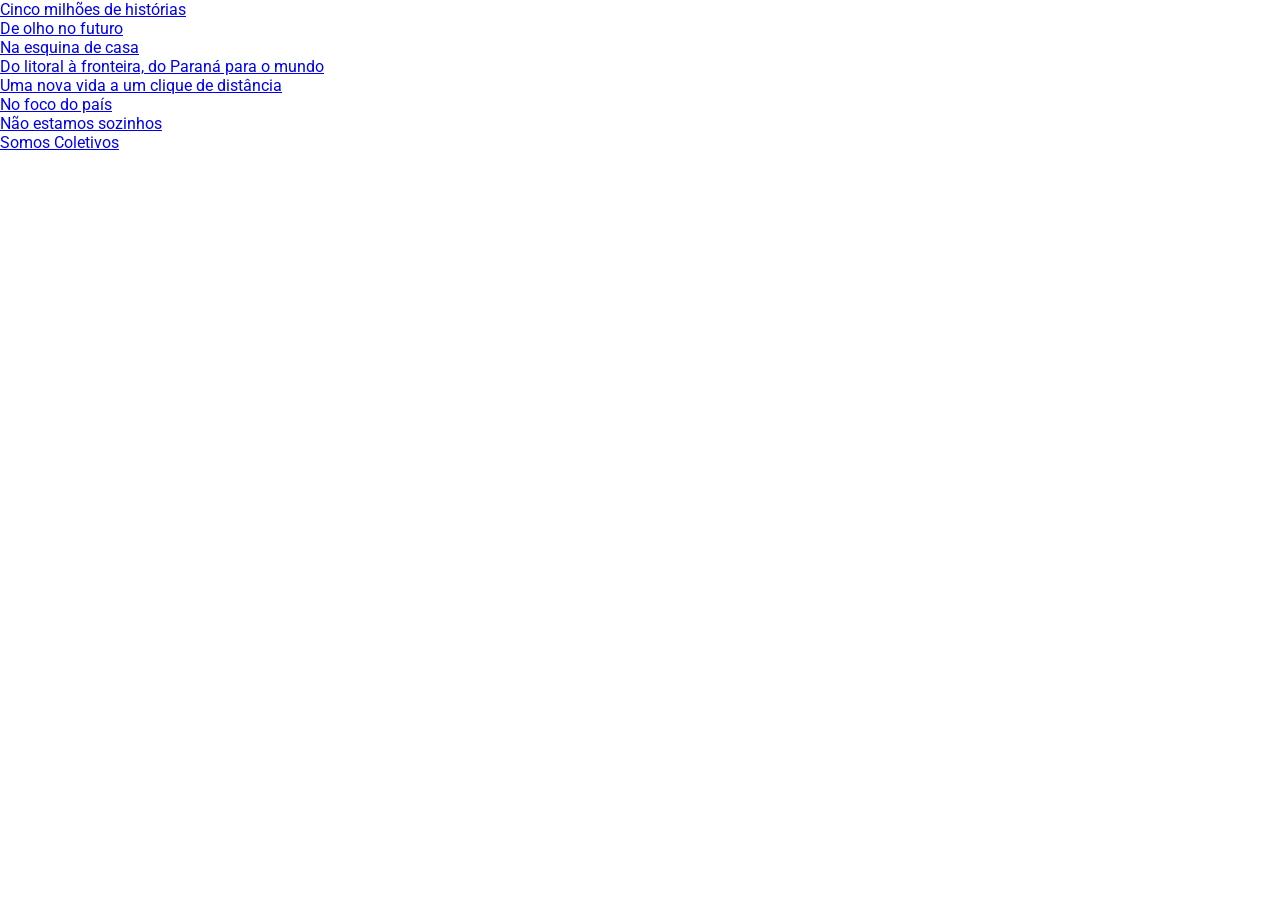
==== commit ef98a69d: "modified:   edicao01_mat01/css/estilo.css 	modified:   edicao01_mat02/css/estilo.css 	modified:   ed" ====
--- a/index.html
+++ b/index.html
@@ -23,15 +23,15 @@
 
 
   <div>
-    <p>sumário</p>
+    
     <a href="./edicao01_mat01/cinco_milhoes_de_historias.html">Cinco milhões de histórias</a><br>
     <a href="./edicao01_mat02/de_olho_no_futuro.html">De olho no futuro</a><br>
     <a href="./edicao01_mat03/na_esquina_de_casa.html">Na esquina de casa</a><br>
     <a href="./edicao01_mat04/do_Parana_para_o_mundo.html">Do litoral à fronteira, do Paraná para o mundo</a><br>
-    <a href="./edicao01_mat05/edicao01_mat05.html">Uma nova vida a um clique de distância</a><br>
-    <a href="./edicao01_mat06/edicao01_mat06.html">No foco do país</a><br>
-    <a href="./edicao01_mat07/edicao01_mat07.html">Não estamos sozinhos</a><br>
-    <a href="./edicao01_mat08/edicao01_mat08.html">Somos Coletivos</a>
+    <a href="./edicao01_mat05/uma_nova_vida.html">Uma nova vida a um clique de distância</a><br>
+    <a href="./edicao01_mat06/no_foco_do_pais.html">No foco do país</a><br>
+    <a href="./edicao01_mat07/não_estamos_sozinhos.html">Não estamos sozinhos</a><br>
+    <a href="./edicao01_mat08/somos_coletivos.html">Somos Coletivos</a>
   </div>
 
 
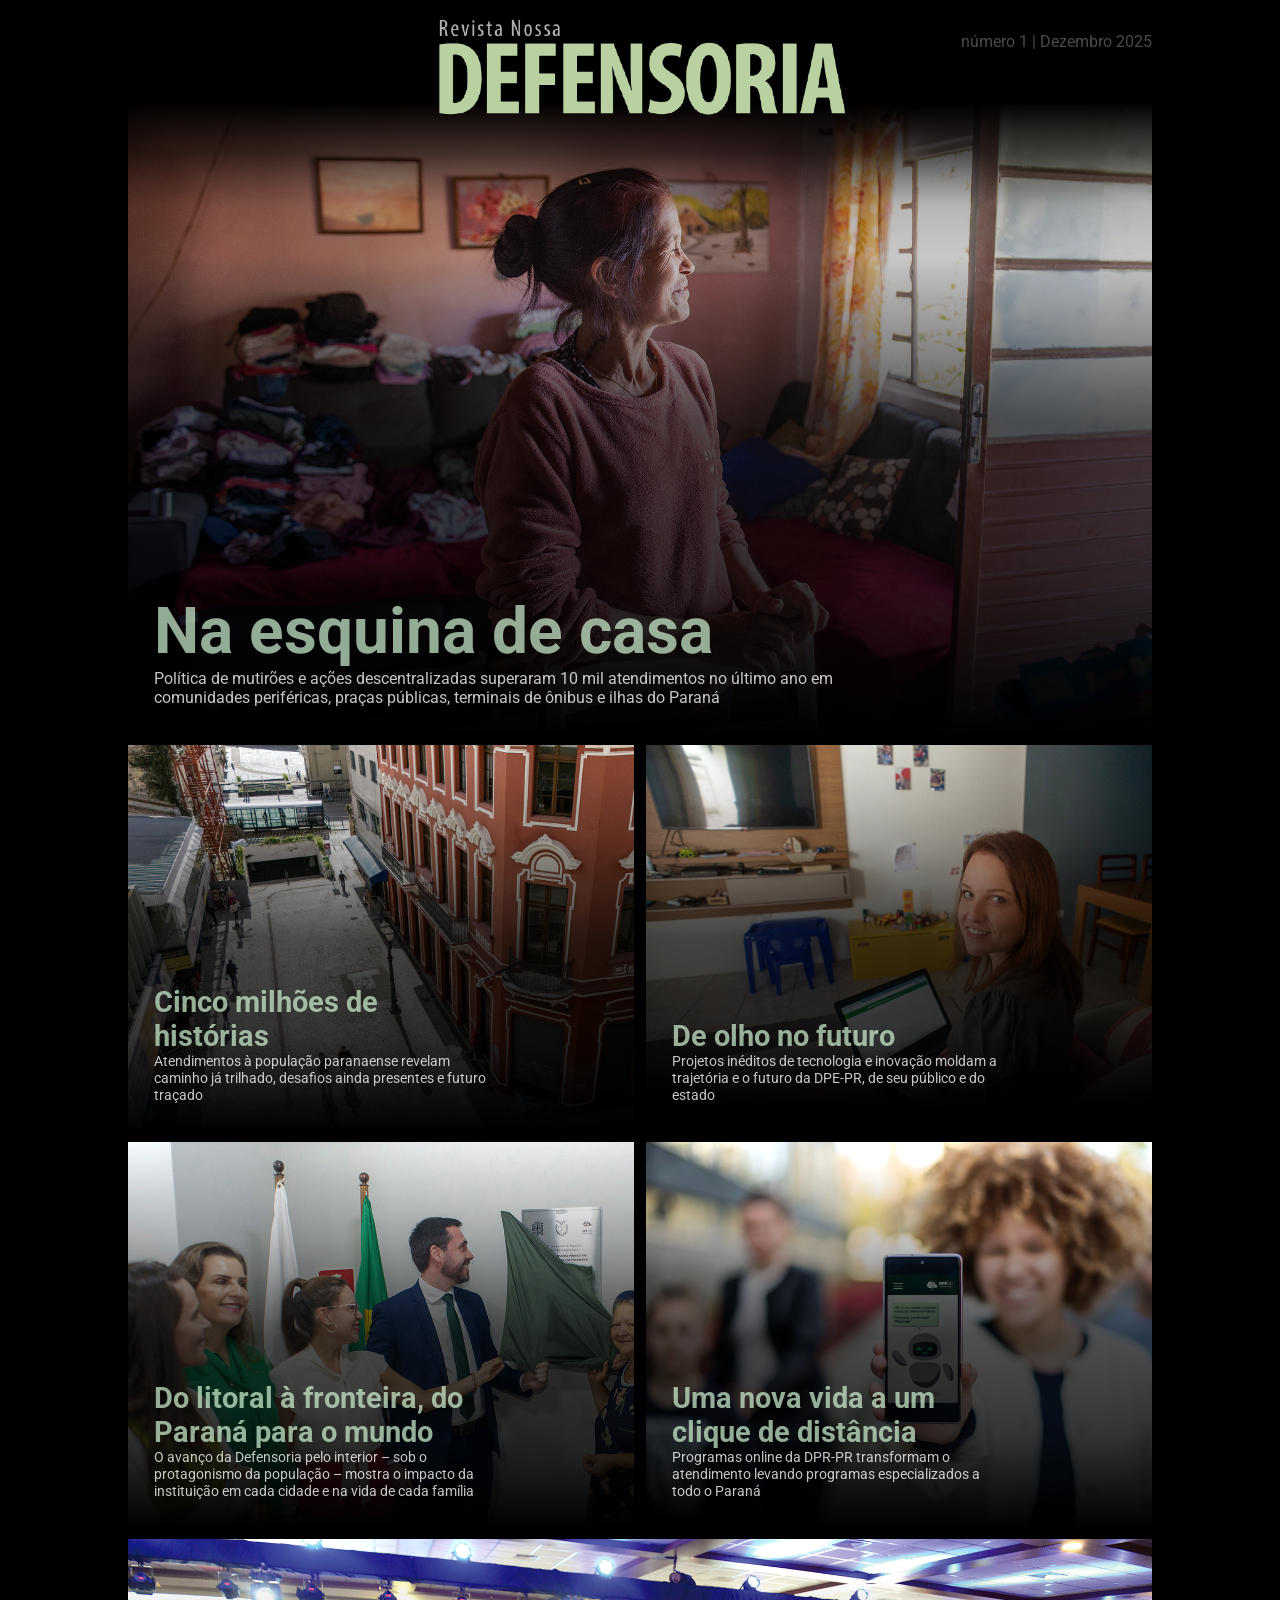
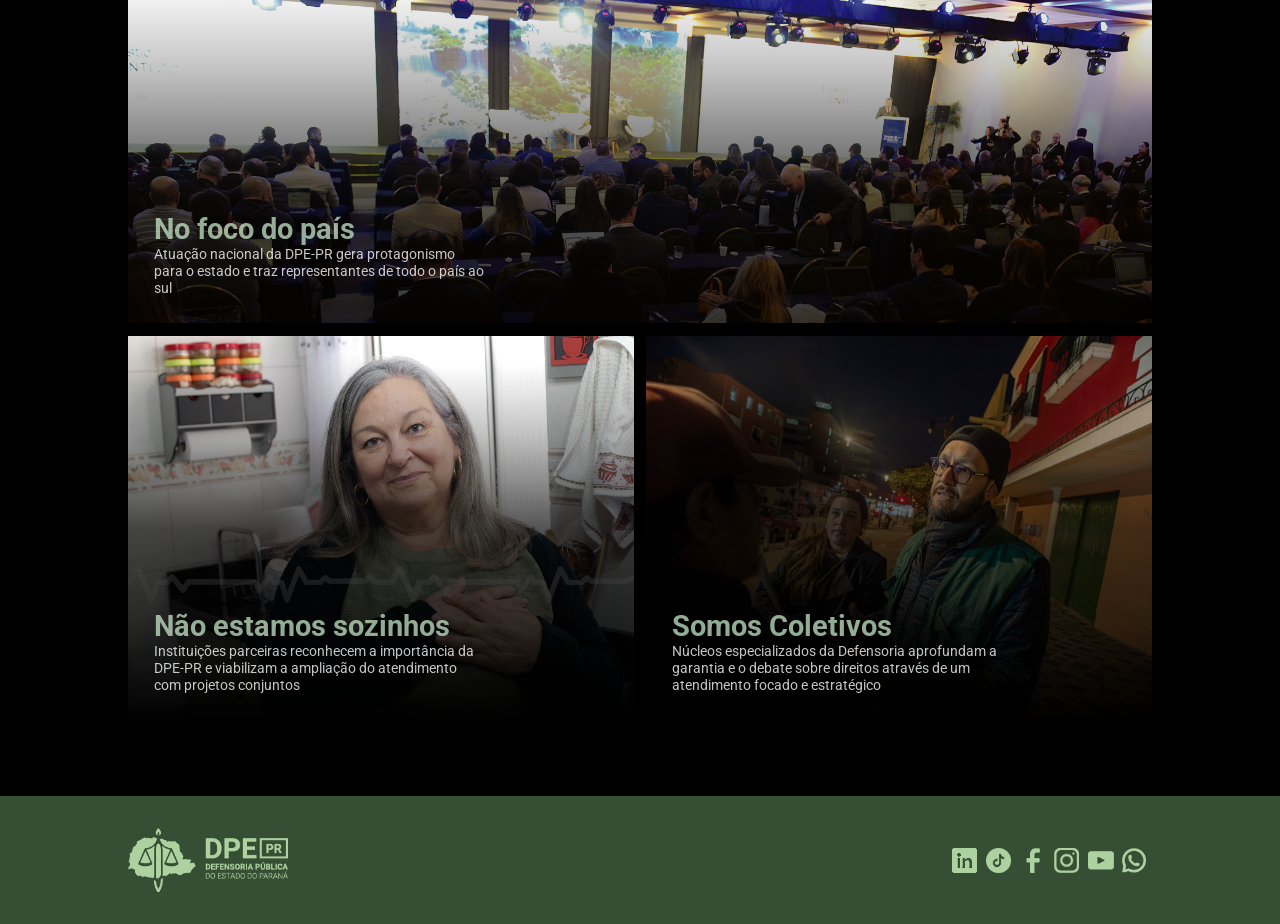
==== commit 0b8c4815: "Atualização da versão stories da revista" ====
--- a/index.html
+++ b/index.html
@@ -12,35 +12,102 @@
   <link rel="preconnect" href="https://fonts.gstatic.com" crossorigin>
   <link href="https://fonts.googleapis.com/css2?family=Roboto:ital,wght@0,100..900;1,100..900&display=swap" rel="stylesheet">
 
-  <!-- Swiper CSS -->
-  <link rel="stylesheet" href="https://cdn.jsdelivr.net/npm/swiper@11/swiper-bundle.min.css" />
-
   <!-- CSS Interno -->
   <link rel="stylesheet" href="./css/estilo.css" />
+  <link rel="stylesheet" href="./css/footer.css" />
 
 </head>
 <body>
 
+  <header>
+    <div class="header" id="header">
+      <div class="contrapontoEdicao"></div>
+      <div class="logoRevista" id="logoRevista"></div>
+      <div class="edicao">número 1 | Dezembro 2025</div>
+      
+    </div>
+  </header>
 
-  <div>
-    
-    <a href="./edicao01_mat01/cinco_milhoes_de_historias.html">Cinco milhões de histórias</a><br>
-    <a href="./edicao01_mat02/de_olho_no_futuro.html">De olho no futuro</a><br>
-    <a href="./edicao01_mat03/na_esquina_de_casa.html">Na esquina de casa</a><br>
-    <a href="./edicao01_mat04/do_Parana_para_o_mundo.html">Do litoral à fronteira, do Paraná para o mundo</a><br>
-    <a href="./edicao01_mat05/uma_nova_vida.html">Uma nova vida a um clique de distância</a><br>
-    <a href="./edicao01_mat06/no_foco_do_pais.html">No foco do país</a><br>
-    <a href="./edicao01_mat07/não_estamos_sozinhos.html">Não estamos sozinhos</a><br>
-    <a href="./edicao01_mat08/somos_coletivos.html">Somos Coletivos</a>
+  <div class="sumario">
+
+    <div class="materiaCapa thumbMateriaCapa" onclick="window.location.href='edicao01_mat03/na_esquina_de_casa.html'">
+      <div class="textoMateriaCapa"> 
+        <div class="tituloMateriaCapa">Na esquina de casa</div>
+        <div class="gravataMateriaCapa">Política de mutirões e ações descentralizadas superaram 10 mil atendimentos no último ano em comunidades periféricas, praças públicas, terminais de ônibus e ilhas do Paraná</div>
+      </div>
+    </div>
+
+    <div class="materia thumbMateria01" onclick="window.location.href='edicao01_mat01/cinco_milhoes_de_historias.html'">
+      <div class="textoMateria"> 
+        <div class="tituloMateria">Cinco milhões de histórias</div>
+        <div class="gravataMateria">Atendimentos à população paranaense revelam caminho já trilhado, desafios ainda presentes e futuro traçado </div>
+      </div>
+    </div>
+
+    <div class="materia thumbMateria02" onclick="window.location.href='edicao01_mat02/de_olho_no_futuro.html'">
+      <div class="textoMateria"> 
+        <div class="tituloMateria">De olho no futuro</div>
+        <div class="gravataMateria">Projetos inéditos de tecnologia e inovação moldam a trajetória e o futuro da DPE-PR, de seu público e do estado</div>
+      </div>
+    </div>
+
+    <div class="materia thumbMateria04" onclick="window.location.href='edicao01_mat04/do_Parana_para_o_mundo.html'">
+      <div class="textoMateria"> 
+        <div class="tituloMateria">Do litoral à fronteira, do Paraná para o mundo</div>
+        <div class="gravataMateria">O avanço da Defensoria pelo interior – sob o protagonismo da população – mostra o impacto da instituição em cada cidade e na vida de cada família</div>
+      </div>
+    </div>
+
+    <div class="materia thumbMateria05" onclick="window.location.href='edicao01_mat05/uma_nova_vida.html'">
+      <div class="textoMateria"> 
+        <div class="tituloMateria">Uma nova vida a um clique de distância</div>
+        <div class="gravataMateria">Programas online da DPR-PR transformam o atendimento levando programas especializados a todo o Paraná</div>
+      </div>
+    </div>
+
+    <div class="materiaDestaque thumbMateria06" onclick="window.location.href='edicao01_mat06/no_foco_do_pais.html'">
+      <div class="textoMateria"> 
+        <div class="tituloMateria">No foco do país</div>
+        <div class="gravataMateria">Atuação nacional da DPE-PR gera protagonismo para o estado e traz representantes de todo o país ao sul</div>
+      </div>
+    </div>
+
+    <div class="materia thumbMateria07" onclick="window.location.href='edicao01_mat07/não_estamos_sozinhos.html'">
+      <div class="textoMateria"> 
+        <div class="tituloMateria">Não estamos sozinhos</div>
+        <div class="gravataMateria">Instituições parceiras reconhecem a importância da DPE-PR e viabilizam a ampliação do atendimento com projetos conjuntos</div>
+      </div>
+    </div>
+
+    <div class="materia thumbMateria08" onclick="window.location.href='edicao01_mat08/somos_coletivos.html'">
+      <div class="textoMateria"> 
+        <div class="tituloMateria">Somos Coletivos</div>
+        <div class="gravataMateria">Núcleos especializados da Defensoria aprofundam a garantia e o debate sobre direitos através de um atendimento focado e estratégico</div>
+      </div>
+    </div>
+
   </div>
+  
+
+
+  <footer>
+    <div class="footer">
+      <div class="logoDPEPR" onclick="window.location.href='https://www.defensoriapublica.pr.def.br/'"></div>
+      <div class="contatos">
+        <div class="contatosLinkedin" onclick="window.location.href='https://www.facebook.com/DefensoriaPublicaPR/'"></div>
+        <div class="contatosTiktok" onclick="window.location.href='https://www.facebook.com/DefensoriaPublicaPR/'"></div>
+         <div class="contatosFace" onclick="window.location.href='https://www.facebook.com/DefensoriaPublicaPR/'"></div>
+        <div class="contatosInsta" onclick="window.location.href='https://www.instagram.com/defensoriapublicapr/'"></div>
+        <div class="contatosYoutube" onclick="window.location.href='https://www.youtube.com/c/DefensoriaPR/'"></div>
+        <div class="contatosWtsp" onclick="window.location.href='https://wa.me/4191883726'"></div>
+       
+      </div>
+    </div>
+  </footer>
 
 
 
-
-<!-- Swiper JS -->
-<script src="https://cdn.jsdelivr.net/npm/swiper@11/swiper-bundle.min.js"></script>
-<script src="./script/script.js"></script>
-
+  <script src="./js/script.js"></script>
 
 </body>
 
--- a/css/estilo.css
+++ b/css/estilo.css
@@ -1,817 +1,420 @@
 /* ------------------------------------     */
 * {
   box-sizing: border-box;
+  
 }
 
 body {
   margin: 0;
-  /*background: #000;*/
-  background: #ffffff;
+  background: #000000;
   font-family: 'Roboto', sans-serif;
-}
-
-@supports (-webkit-touch-callout: none) {
- html, body {
-  position: fixed;
+  overflow-x: hidden;
+}
+
+html, body {
+  position: absolute;
   margin: 0;
   padding: 0;
   width: 100%;
-  height: 100%;
-  overflow: hidden;
-  }
+  min-height: 100dvh;
+}
+
+@supports (-webkit-touch-callout: none) {
   .texto {
   padding: 10vh 5vw 5vh 5vw;
   padding-bottom: calc(12vh + env(safe-area-inset-bottom));
   }
 }
-
-html, body {
+/* ------------------------------------     */
+
+/* -- HEADER ---------- */
+.header {
+   background: linear-gradient(
+    rgba(0, 0, 0, 1),
+    rgba(0, 0, 0, 1),
+    rgba(0, 0, 0, 1),
+    rgba(0, 0, 0, 0.7),
+    rgba(0, 0, 0, 0.2),
+    rgba(0, 0, 0, 0.0));
+  height: 20vw;
+  width: 100vw;
   position: fixed;
-  margin: 0;
-  padding: 0;
-  width: 100%;
-  height: 100%;
-  overflow: hidden;
-}
-
-.swiper {
-  width: 100%;
-  height: 100vh;
-}
-
-.blocoDeTexto{
+  display: flex;
+  justify-content: center;
+  z-index: 50;
+  transition: height 0.8s ease;
+}
+.header.scrolled {
+  height: 11vw;
+}
+@media (max-width: 430px) {
+  .header {
+    height: 35vw;
+    width: 100vw;
+    margin-left: 0vw;
+
+    display: flex;
+    justify-content: flex-start;
+    z-index: 50;
+    transition: height 0.8s ease;
+    flex-direction: column;
+    align-content: space-between;
+    align-items: center;
+  }
+  .header.scrolled {
+    caret-color: #000000;
+    background: linear-gradient(
+      rgba(0, 0, 0, 1),
+      rgba(0, 0, 0, 1),
+      rgba(0, 0, 0, 1),
+      rgba(0, 0, 0, 0.7),
+      rgba(0, 0, 0, 0.0));
+    height: 15vw;
+  }
+}
+
+.edicao {
+  color: rgba(240, 248, 255, 0.3);
+  height: 1vw;
+  width: 20vw;
+  position: relative;
+  margin-top: 1vw;
+  align-self: baseline;
+  top: 1.5vw;
+  right: 10vw;
+  text-align: right;
+}
+@media (max-width: 430px) {
+  .edicao {
+    width: 100vw;
+    margin-left: 0vw;
+    display: none;
+  }
+}
+
+.contrapontoEdicao {
+  color: rgba(240, 248, 255, 0.329);
+  height: 1vw;
+  width: 20vw;
+  position: relative;
+  margin-top: 1vw;
+}
+@media (max-width: 430px) {
+  .contrapontoEdicao {
+    height: 0;
+    width: 0;
+    position: relative;
+    margin-top: 0;
+  }
+}
+
+.logoRevista {
+  background-image: url(../assets/logo_nossa_defensoria.png);
+  background-repeat: no-repeat;
+  background-size: contain;
+  background-position: center;
+  height: 10vw;
+  width: 30vw;
+  position: relative;
+  margin-top: 1vw;
+  
+  flex: auto;
+  z-index: 51;
+  transition: height 1.4s ease;
+  cursor: pointer;
+}
+.logoRevista.scrolled {
+  height: 4.5vw;
+}
+@media (max-width: 430px) {
+  .logoRevista {
+    height: 20vw;
+    width: 60vw;
+    margin-top: 0.5vw;
+    background-position: top;
+  }
+  .logoRevista.scrolled {
+    height: 1vw;
+  }
+}
+/* -- HEADER ---------- */
+
+
+/* SUMARIO ------------ */
+.sumario {
+  background-color: #000000;
   height: auto;
-  width: 100vw;
-  position: relative;
+  width: 80vw;
+  margin-top: 8vw;
+  margin-left: 10vw;
+  margin-right: 10vw;
   display: flex;
-  flex-direction: column;
-  align-items: center;
-  bottom: 5vh;
-  left: 0;
-  z-index: 100;
-}
-/* ------------------------------------     */
-
-
-/* --------------------------------- */
-/* MOBILE */
-.mobile {
-  display: block;
-}
-
-/* DESKTOP */
-.desktop {
-  display: none;
-}
-
-@media (min-width: 1024px) {
-  .mobile {
-    display: none;
-  }
-  .desktop {
-    display: block;
-  }
-  html, body {
-    position: static !important;
-    height: auto !important;
-    overflow: auto !important;
-  }
-}
-/* --------------------------------- */
-
-
-/* ------------------------------------    PROGRESS-BAR*/
-.progress-container {
-  position: absolute;
-  top: 10px;
-  left: 10px;
-  right: 10px;
+  flex-wrap: wrap;
+  flex-direction: row;
+  align-content: flex-start;
+  justify-content: space-between;
+}
+@media (max-width: 1000px) {
+  .sumario {
+    width: 90vw;
+    margin-left: 5vw;
+    margin-right: 5vw;
+  }
+}
+
+.materiaCapa {
+  background-repeat: no-repeat;
+  background-size: cover;
+  height: 70vh;
+  width: 80vw;
+  position: relative;
   display: flex;
-  gap: 4px;
-  z-index: 10;
-}
-
-.progress-bar {
-  flex: 1;
-  height: 4px;
-  background-color: rgba(255, 255, 255, 0.3);
-  border-radius: 2px;
-}
-
-.progress-bar.active {
-  background-color: white;
-}
-/* ------------------------------------    PROGRESS-BAR*/
-
-
-/* ------------------------------------    SWIPER-SLIDE*/
-.swiper-slide {
-  background-color: #738462;
-  position: relative;
-  display: flex;
-  flex-direction: column;
-  align-items: center;
-  justify-content: flex-end;
-  color: rgb(219, 42, 42);
-  padding: 20px;
-  text-align: center;
-}
-
-.slide-image {
+  margin-bottom: 1vw;
+  filter: brightness(1.1);
+  cursor: pointer;
+}
+.materiaCapa:hover {
+  filter: brightness(1.5);
+}
+.materiaCapa::before {
+  content: "";
   position: absolute;
   top: 0;
   left: 0;
-  width: 100%;
-  height: 100%;
-  object-fit: cover;
-  z-index: 0;
-}
-
-.slide-text {
-  margin-top: 20px;
-  font-size: 18px;
-}
-/* ------------------------------------    SWIPER-SLIDE*/
-
-
-
-/* ------------------------------------    DEGRADE*/
-.testeDegradeCima {
-  background: linear-gradient(to top, rgba(0,0,0,0), rgba(0,0,0,1));
+  width: 101%;
+  height: 101%;
+  background: linear-gradient(
+    rgba(0, 0, 0, 0),
+    rgba(0, 0, 0, 0.3),
+    rgba(0, 0, 0, 0.7),
+    rgba(0, 0, 0, 0.8),
+    rgba(0, 0, 0, 1));
+  pointer-events: none; 
+}
+@media (max-width: 1000px) {
+  .materiaCapa {
+    width: 90vw;
+    height: 50vh;
+    background-position: center;
+  }
+}
+@media (max-width: 430px) {
+  .materiaCapa {
+    width: 90vw;
+    height: 40vh;
+    background-position: center;
+  }
+}
+
+.materiaDestaque {
+  background-repeat: no-repeat;
+  background-size: cover;
+  height: 30vw;
+  width: 80vw;
+  position: relative;
+  flex: flex;
+  margin-bottom: 1vw;
+  filter: brightness(1.1);
+  cursor: pointer;
+}
+.materiaDestaque:hover {
+  filter: brightness(1.5);
+}
+.materiaDestaque::before {
+  content: "";
   position: absolute;
   top: 0;
   left: 0;
-  width: 100%;
-  height: 25%;
-  z-index: 50;
-}
-
-.testeDegradeBaixo {
-  background: linear-gradient(to bottom, rgba(0,0,0,0), rgba(0,0,0,0.8) , rgba(0,0,0,1));
-  position: absolute;
-  bottom: 0;
-  left: 0;
-  width: 100%;
-  height: 75%;
-  z-index: 50;
-}
-
-.testeDegradeBaixo2 {
-  background: linear-gradient(to bottom, rgba(0,0,0,0), rgba(0,0,0,0.8) , rgba(0,0,0,1));
-  position: absolute;
-  bottom: 0;
-  left: 0;
-  width: 100%;
-  height: 75%;
-  z-index: 50;
-}
-/* ------------------------------------    DEGRADE*/
-
-
-/* ------------------------------------    TEXTO*/
-.tituloMateria {
-  position: relative;
-  left: 0%;
-  padding: 5vh 0vw;
-  width: 100%;
-  height: 25%;
-  z-index: 50;
-  opacity: 0.6;
-  color: #beddc0;
-  text-align: center;
-  font-size: 2.5em;
-  font-weight: 700;
-}
-
-.tituloDesktop {
-  position: relative;
-  left: 0%;
-  padding: 5vh 0vw;
-  width: 100%;
-  height: 25%;
-  z-index: 50;
-  opacity: 0.6;
-  color: #beddc0;
-  text-align: center;
-  font-size: 4em;
-  font-weight: 700;
-}
-
-.subtitulo {
-  position: relative;
-  left: 0%;
-  width: 100%;
-  height: 25%;
-  z-index: 50;
-  opacity: 0.6;
-  color: #beddc0;
-  text-align: left;
-  font-size: 1.5em;
-  font-weight: 700;
-}
-
-.subtituloDesktop {
-  position: relative;
-  left: 0%;
-  width: 100%;
-  height: 25%;
-  z-index: 50;
-  opacity: 0.6;
-  color: #beddc0;
-  text-align: left;
-  font-size: 1.5em;
-  font-weight: 700;
-}
-
-.texto {
-  background: linear-gradient(to bottom, rgba(0,0,0,0), rgba(0,0,0.5), rgba(0,0,0,1) , rgba(0,0,0,1));
-  /*background-color: #a856a8 ; */
-  position: absolute;
-  margin-top: 20px;
-  font-size: 18px;
-  bottom: 0;
-  left: 0;
-  padding: 10vh 5vw 5vh 5vw;
-  padding-bottom: calc(5vh + env(safe-area-inset-bottom));
-  width: 100%;
-  z-index: 50;
-  opacity: 0.7;
-  color: azure;
-  text-align: left;
-  /*text-align: justify; 
-  hyphens: auto;      
-  hyphenate-limit-chars: 4 2 2;  */
-  font-size: clamp(14px, 4vw, 32px);
-  font-weight: 400;
-  z-index: 50;
-}
-
-
-.textoDesktop {
-  background: linear-gradient(to bottom, rgba(0,0,0,0), rgba(0,0,0.5), rgba(0,0,0,1) , rgba(0,0,0,1));
-  position:relative;
-  bottom: 0;
-  left: 0;
-  padding: 10vh 10vw 5vh 10vw;
-  width: 100%;
-  z-index: 50;
-  opacity: 0.7;
-  color: azure;
-  text-align: left;
-  font-size: clamp(22px, 1vw, 30px);
-  line-height: 1.4;
-  font-weight: 300;
-  z-index: 50;
-}
-
-.assinCitacao {
-  position: absolute;
-  margin-top: 20px;
-  margin-top: 20px;
-  font-size: 18px;
-  bottom: 10vh;
-  left: 0;
-  padding: 5% 5%;
-  width: 100%;
-  z-index: 50;
-  opacity: 1;
-  color: azure;
-  text-align: right;
-  font-size: 1.2em;
-  font-weight: 100;
-  z-index: 50;
-}
-
-.gravata {
-  position: relative;
-  margin-top: 10px;
-  bottom: 10px;
-  left: 0;
-  padding: 5vh 5vw 0vh 5vw;
-  width: 100%;
-  opacity: 0.6;
-  color: azure;
-  text-align: center;
-  font-size: 1.3em;
-  font-weight: 400;
-  z-index: 50;
-}
-
-.citacao {
-  position: relative;
-  margin-top: 20px;
-  margin-top: 20px;
-  bottom: 10px;
-  left: 0;
-  padding: 5% 0%;
-  width: 100%;
-  bottom: 30vh;
-  opacity: 0.6;
-  color: azure;
-  text-align: center;
-  font-size: 1.8em;
-  font-weight: 400;
-  z-index: 50;
-}
-.citacaoDesktop {
-  position: relative;
-  bottom: 10px;
-  left: 0;
-  padding: 5% 10%;
-  width: 100%;
-  opacity: 0.6;
-  color: azure;
-  text-align: center;
-  font-size: 1.5em;
-  font-weight: 400;
-  z-index: 50;
-}
-/* ------------------------------------    TEXTO*/
-
-
-/* ------------------------------------    
-@media (min-width: 200px) and (max-width: 299px) {
-  .texto {
-    font-size: clamp(14px, 4vw, 32px);
-  }
-}
-
-@media (min-width: 300px) and (max-width: 399px) {
-  .texto {
-    font-size: clamp(14px, 4vw, 32px);
-  }
-}
-
-@media (min-width: 400px) and (max-width: 499px) {
-  .texto {
-    font-size: clamp(14px, 4vw, 32px);
-  }
-}
-
-@media (min-width: 500px) and (max-width: 599px) {
-  .texto {
-    font-size: clamp(14px, 4vw, 32px);
-  }
-}
-
-@media (min-width: 600px) and (max-width: 700px) {
-  .texto {
-    font-size: clamp(14px, 4vw, 32px);
-  }
-}
-
-@media (min-width: 760px) and (max-width: 5000px) {
-
-}
-/* ------------------------------------    */
-
-
-/* IMAGENS MAT01 ----------------------    */
-.imagem01_mat01_rev01{
-  background-color: #738462;
-  background-image: url("../assets/dktp_tela6.jpg");
-  background-size: cover;
-  background-repeat: no-repeat;
-
-  height: 70vh;
-  width: 100%;
-}
-
-.imagem02_mat01_rev01{
-  background-color: #738462;
-  height: 70vh;
-  width: 100%;
-}
-
-.imagem03_mat01_rev01{
-  background-color: #738462;
-  height: 70vh;
-  width: 100%;
-}
-
-.imagem04_mat01_rev01{
-  background-color: #738462;
-  height: 70vh;
-  width: 100%;
-}
-/* IMAGENS MAT01 ----------------------    */
-
-
-
-
-
-/* VERSAO DESKTOP ---------------------------- */
-/* VERSAO DESKTOP ---------------------------- */
-/* VERSAO DESKTOP ---------------------------- */
-@import url(https://fonts.googleapis.com/css?family=Oswald:300,400,700);
-@import url(https://fonts.googleapis.com/css?family=Source+Sans+Pro:200,300,400,600,700,900,200italic,300italic,400italic,600italic,700italic,900italic);
-
-/* Helpers */
-/**************************/
-.margin-top-10 {
-  padding-top:10px;
-}
-
-.margin-bot-10 {
-  padding-bottom:10px;
-}
-
-/* Typography */
-/**************************/
-#parallax-world-of-ugg h1 {
-  font-family: 'Roboto', sans-serif;
-  font-size:24px;
-  font-weight:400;
-  text-transform: uppercase;
-  color:black;
-  padding:0;
-  margin:0;
-}
-
-#parallax-world-of-ugg h2 {
-  font-family: 'Roboto', sans-serif;
-  font-size: 90px;
-  letter-spacing:10px;
-  text-align:center;
-  color: #beddc0;
-  font-weight:700;
-  /*text-transform:uppercase;*/
-  z-index:10;
-  opacity:.9;
-  margin: 0 !important;
-}
-
-#parallax-world-of-ugg h3 {
-  font-family: 'Roboto', sans-serif;
-  font-size: 30px;
-  /*line-height:0;*/ /*estava deixando todo o texto em apenas uma linha*/
-  font-weight:700;
-  /*letter-spacing:8px;
-  text-transform: uppercase;*/
-  color: #4c644e;
-}
-
-#parallax-world-of-ugg p {
-  font-family:'Source Sans Pro', sans-serif;
-  font-weight: 400;
-  font-size: 22px;
-  line-height: 30px;
-  margin: 0 !important;
-  padding-top: 30px;
-}
-
-.asterisco {
-  font-family: 'Source Sans Pro', sans-serif;
-  font-weight: 400;
-  font-size: 14px;
-  line-height: 18px;
-  margin: 0 !important;
-  padding-top: 30px;
-}
-
-
-/* Section - Title */
-/**************************/
-#parallax-world-of-ugg .title {
-  background: white;
-  padding: 60px;
-  margin:0 auto;
-  text-align:center;
-}
-
-#parallax-world-of-ugg .title h1 {
-  font-size:35px;
-  letter-spacing:8px;
-}
-
-/* Section - Block */
-/**************************/
-#parallax-world-of-ugg .block {
-  background: white;
-  padding: 120px 60px 60px 60px;
-  width:80%;
-  margin:0 auto;
-  text-align:justify;
-}
-
-#parallax-world-of-ugg .block-gray {
-  background: #f2f2f2;
-  padding: 60px;
-}
-
-#parallax-world-of-ugg .blockBox {
-  background: rgb(140, 157, 148);
-  padding: 40px 15% 60px 15%;
-  width: 100%;
-  margin:0 auto;
-  text-align:justify;
-}
-
-#parallax-world-of-ugg .section-overlay-mask {
-  position: absolute;
-  top: 0;
-  left: 0;
-  width: 100%;
-  height: 100%;
-  background-color: black;
-  opacity: 0.70;
-}
-
-
-
-/* Section - Parallax */
-/**************************/
-
-/* CAPA */
-/* CAPA */
-#parallax-world-of-ugg .parallax-capa {
-  padding-top: 65vh;
-  padding-bottom: 10vh;
-  overflow: hidden;
-  position: relative;
-  height: 100%;
-  width: 100%;
-  background-attachment: fixed;
-  background-size: cover;
-  -moz-background-size: cover;
-  -webkit-background-size: cover;
-  background-repeat: no-repeat;
-  background-position: top center;
-}
-
-.imagemParallax_img1_mat01_ed01{
-  background-image: url(../assets/dktp_img01_mat01_ed01.jpg);
-}
-.imagemParallax_img1_mat02_ed01{
-  background-image: url(../assets/dktp_img01_mat02_ed01.jpg);
-}
-.imagemParallax_img1_mat03_ed01{
-  background-image: url(../assets/dktp_img01_mat03_ed01.jpg);
-}
-
-.parallax-capa p{
-  height:10h;
-  /*background-color: #3b8595;*/
-  color:#ffffff;
-  text-align: center;
-}
-
-.parallax-capa h2{
-  height: 15vh;
-  /*background-color: #0c363f;*/
-  color:#ffffff;
-  text-align: center;
-}
-
-/* Overlay */
-#parallax-world-of-ugg .parallax-capa::before {
-  content: "";
-  position: absolute;
-  top: 0;
-  left: 0;
-  width: 100%;
-  height: 100%;
+  width: 101%;
+  height: 101%;
   background: linear-gradient(
     rgba(0, 0, 0, 0),
     rgba(0, 0, 0, 0.3),
     rgba(0, 0, 0, 0.7),
     rgba(0, 0, 0, 0.8));
 }
-
-/* garantir que o conteúdo fique por cima */
-#parallax-world-of-ugg .parallax-capa h2,
-#parallax-world-of-ugg .parallax-capa p {
-  position: relative;
-  z-index: 2;
-}
-/* CAPA */
-/* CAPA */
-
-
-/* PARALLAX MEIO TEXTO */
-/* PARALLAX MEIO TEXTO */
-#parallax-world-of-ugg .parallax-meiotexto {
-  padding-top: 40vh;
-  padding-bottom: 40vh;
-  overflow: hidden;
-  position: relative;
-  width: 100%;
-  background-attachment: fixed;
+@media (max-width: 1000px) {
+  .materiaDestaque {
+    width: 90vw;
+  }
+}
+@media (max-width: 430px) {
+  .materiaDestaque {
+    height: 65vw;
+  }
+}
+
+.materia {
+  background-color: rgba(255, 255, 255, 0.589);
+  background-repeat: no-repeat;
   background-size: cover;
-  -moz-background-size: cover;
-  -webkit-background-size: cover;
-  background-repeat: no-repeat;
-  background-position: center center;
-}
-#parallax-world-of-ugg .parallax-meiotexto_semdegra {
-  padding-top: 40vh;
-  padding-bottom: 40vh;
-  overflow: hidden;
-  position: relative;
-  width: 100%;
-  background-attachment: fixed;
-  background-size: cover;
-  -moz-background-size: cover;
-  -webkit-background-size: cover;
-  background-repeat: no-repeat;
-  background-position: center center;
-}
-
-.imagemParallax_img02_mat01_ed01{
-  background-image: url(../assets/dktp_img02_mat01_ed01.jpg);
-}
-.imagemParallax_img03_mat01_ed01{
-  background-image: url(../assets/dktp_img03_mat01_ed01.jpg);
-}
-
-
-
-.imagemParallax_img02_mat03_ed01{
-  background-image: url(../assets/dktp_img02_mat03_ed01.jpg);
-}
-.imagemParallax_img03_mat03_ed01{
-  background-image: url(../assets/dktp_img03_mat03_ed01.jpg);
-}
-.imagemParallax_img04_mat03_ed01{
-  background-image: url(../assets/dktp_img04_mat03_ed01.jpg);
-}
-.imagemParallax_img05_mat03_ed01{
-  background-image: url(../assets/dktp_img05_mat03_ed01.jpg);
-}
-
-
-#parallax-world-of-ugg .parallax-meiotexto::before {
+  height: 30vw;
+  width: 39.5vw;
+  position: relative;
+  flex: flex;
+  margin-bottom: 1vw;
+  filter: brightness(1.1);
+  cursor: pointer;
+}
+.materia:hover {
+  filter: brightness(1.5);
+}
+.materia::before {
   content: "";
   position: absolute;
   top: 0;
   left: 0;
+  width: 101%;
+  height: 101%;
+  background: linear-gradient(
+    rgba(0, 0, 0, 0),
+    rgba(0, 0, 0, 0.3),
+    rgba(0, 0, 0, 0.7),
+    rgba(0, 0, 0, 0.8),
+    rgba(0, 0, 0, 1));
+  
+  display: flex;
+  flex-wrap: wrap;
+  flex-direction: row;
+  align-content: flex-start;
+  justify-content: space-between;
+}
+@media (max-width: 1000px) {
+  .materia {
+    width: 90vw;
+  }
+}
+@media (max-width: 430px) {
+  .materia {
+     height: 50vw;
+  }
+}
+
+.thumbMateriaCapa {
+  background-image: url(../assets/dktp_img01_mat03_ed01.jpg);
+}
+.thumbMateria01 {
+  background-image: url(../assets/dktp_img01_mat01_ed01.jpg);
+}
+.thumbMateria02 {
+  background-image: url(../assets/dktp_img01_mat02_ed01.jpg);
+}
+.thumbMateria04 {
+  background-image: url(../assets/dktp_img01_mat04_ed01.jpg);
+}
+.thumbMateria05 {
+  background-image: url(../assets/dktp_img01_mat05_ed01.jpg);
+}
+.thumbMateria06 {
+  background-image: url(../assets/dktp_img01_mat06_ed01.jpg);
+}
+.thumbMateria07 {
+  background-image: url(../assets/dktp_img01_mat07_ed01.jpg);
+}
+.thumbMateria08 {
+  background-image: url(../assets/dktp_img01_mat08_ed01.jpg);
+}
+/* SUMARIO ------------ */
+
+
+/* TEXTOS --- */
+.textoMateriaCapa{
+  position: absolute;
+  height: auto;
+  width: 60vw;
+  bottom: 0px;
+  z-index: 40;
+  padding: 2vw;
+  opacity: 0.7;
+}
+.tituloMateriaCapa {
   width: 100%;
-  height: 100%;
-  background: linear-gradient(
-   /* rgba(0, 0, 0, 0),
-    rgba(0, 0, 0, 0.3),*/
-    rgba(0, 0, 0, 0),
-    rgba(0, 0, 0, 0.4));
-}
-
-#parallax-world-of-ugg .parallax-meiotexto p {
-  font-family:'Source Sans Pro', sans-serif;
+  color: #beddc0;
+  text-align: left;
+  font-size: 4em;
   font-weight: 700;
-  font-size: 40px;
-  line-height: 50px;
-  margin: 0 !important;
-  padding-top: 30px;
-  padding-left: 10vw;
-  padding-right: 10vw;
+}
+.gravataMateriaCapa {
+  width: 100%;
+  color: #ffffff;
+  text-align: left;
+  font-size: 1em;
+  font-weight: 400;
+}
+@media (max-width: 1100px) {
+  .tituloMateriaCapa {
+    font-size: 3.5em;
+  }
+  .textoMateriaCapa {
+    width: 75vw;
+  }
+  .gravataMateriaCapa {
+    font-size: 0.9em;
+  }
+}
+@media (max-width: 430px) {
+  .tituloMateriaCapa {
+    font-size: 2.5em;
+  }
+  .textoMateriaCapa {
+    width: 90vw;
+    bottom: 2vh;
+  }
+}
+
+.textoMateria {
+  position: absolute;
+  height: auto;
+  width: 30vw;
+  bottom: 0px;
+  z-index: 40;
+  padding: 2vw;
+  opacity: 0.7;
+}
+@media (max-width: 1100px) {
+  .textoMateria {
+    width: 39vw;
+  }
+}
+@media (max-width: 1000px) {
+  .textoMateria {
+    width: 70vw;
+  }
+}
+@media (max-width: 430px) {
+  .textoMateria {
+    width: 90vw;
+  }
+}
+
+.tituloMateria {
+  width: 100%;
   color: #beddc0;
-  text-align: center;
-  z-index: 100;
-  position: relative;
-  opacity: 1;
-}
-
-
-#parallax-world-of-ugg .parallax-two {
-  padding-top: 25vh;
-  padding-bottom: 25vh;
-  overflow: hidden;
-  position: relative;
+  text-align: left;
+  font-size: 2em;
+  font-weight: 700;
+}
+.gravataMateria {
   width: 100%;
-  background-image: url(../assets/dktp_tela6.jpg);
-  background-attachment: fixed;
-  background-size: cover;
-  -moz-background-size: cover;
-  -webkit-background-size: cover;
-  background-repeat: no-repeat;
-  background-position: center center;
-}
-
-#parallax-world-of-ugg .parallax-meiotexto::before {
-  content: "";
-  position: absolute;
-  top: 0;
-  left: 0;
-  width: 100%;
-  height: 100%;
-  background: linear-gradient(
-   /* rgba(0, 0, 0, 0),
-    rgba(0, 0, 0, 0.3),*/
-    rgba(0, 0, 0, 0.4),
-    rgba(0, 0, 0, 0.9));
-}
-
-#parallax-world-of-ugg .meiotexto-two p {
-  font-family:'Source Sans Pro', sans-serif;
-  font-weight: 700;
-  font-size: 40px;
-  line-height: 50px;
-  margin: 0 !important;
-  padding-top: 30px;
-  padding-left: 10vw;
-  padding-right: 10vw;
-  color: #beddc0;
-  text-align: center;
-  z-index: 100;
-  position: relative;
-  opacity: 1;
-}
-
-#parallax-world-of-ugg .parallax-meiotexto .assinaturaDeclara {
-  font-family:'Source Sans Pro', sans-serif;
-  font-weight: 300;
-  font-size: 20px;
-  line-height: 50px;
-  margin: 0 !important;
-  padding-top: 30px;
-  padding-left: 10vw;
-  padding-right: 10vw;
-  color: #beddc0;
-  text-align: center;
-  z-index: 100;
-  position: relative;
-  opacity: 1;
-}
-
-#parallax-world-of-ugg .legendaParallax {
-  font-weight:'Source Sans Pro', sans-serif;
-  font-weight: 100;
-  font-size: 13px !important;
-  margin: 0 !important;
-  padding-top: 2vh;
-  width: 100vw;
-  padding-left: 15vw !important;
-  padding-right: 15vw !important;
-  color: #000000;
-  text-align: right;
-  position: relative;
-  line-height: 1.2;
-}
-
-/* PARALLAX MEIO TEXTO */
-/* PARALLAX MEIO TEXTO */
-
-
-
-
-/* Extras */
-/**************************/
-#parallax-world-of-ugg .line-break {
-  border-bottom:1px solid black;
-  width: 150px;
-  margin:0 auto;
-}
-
-/* Media Queries */
-/**************************/
-@media screen and (max-width: 959px) and (min-width: 768px) {
-  #parallax-world-of-ugg .block {
-    padding: 40px; width:620px;
-  }
-}
-@media screen and (max-width: 767px) {
-  #parallax-world-of-ugg .block {
-    padding: 30px; width:420px;
-  }
-  #parallax-world-of-ugg h2 {
-    font-size:30px;
-  }
-  #parallax-world-of-ugg .block {
-    padding: 30px;
-  }
-  #parallax-world-of-ugg .parallax-capa, #parallax-world-of-ugg .parallax-two, #parallax-world-of-ugg .parallax-meiotexto {
-    padding-top:100px;
-    padding-bottom:100px;
-  }
-}
-@media screen and (max-width: 479px) {
-  #parallax-world-of-ugg .block {
-    padding: 30px 15px;
-    width:290px;
-  }
-}
-/* -------------------------------------------- */
-
-
-.grafico {
-  background-image: url(../assets/dktp_img02_mat01_ed01.jpg);
-  background-size:cover;
-  background-position: center;
-  height: 65vh;
-  width: auto;
-  display: block;
-  margin: 0;
-  background-repeat: no-repeat;
-  text-align: center;
-  margin-top: 10vh;
-}
-
-.mostrarMateria {
-  display: none;
-}
-
-
-
-
-
-
-
+  color: #ffffff;
+  text-align: left;
+  font-size: 1em;
+  font-weight: 400;
+}
+@media (max-width: 1290px) {
+  .tituloMateria {
+    font-size: 1.8em;
+  }
+  .gravataMateria {
+    font-size: 0.9em;
+  }
+}
+@media (max-width: 1100px) {
+  .tituloMateria {
+    font-size: 1.6em;
+  }
+  .gravataMateria {
+    font-size: 0.8em;
+  }
+}
+/* TEXTOS --- */
--- a/css/footer.css
+++ b/css/footer.css
@@ -0,0 +1,188 @@
+
+
+/* FOOTER GERAL */
+
+.footer {
+  background: rgb(54, 78, 52);
+  height: 10vw;
+  width: 100vw;
+  position: relative;
+  margin-top: 5vw;
+  padding-left: 10vw;
+  padding-right: 10vw;
+  display: flex;
+  justify-content: space-between;
+
+  bottom: 0;
+  z-index: 100;
+}
+@media (max-width: 430px) {
+  .footer {
+    height: 50vw;
+    width: 100vw;
+    margin-top: 0.5vw;
+    background-position: top;
+    flex-direction: column-reverse;
+    justify-content: space-around;
+    align-items: center;
+    padding-left: 0vw;
+    padding-right: 0vw;
+    flex-wrap: wrap;
+    align-content: center;
+    display: flex;
+  }
+}
+
+
+.logoDPEPR {
+  background-image: url(../assets/logoDPRPR.png);
+  background-size: cover;
+  height: 5vw;
+  width: 12.5vw;
+  position: relative;
+  margin-top: 1vw;
+  align-self: baseline;
+  top: 1.5vw;
+  text-align: right;
+  z-index: 102;
+  display: flex;
+  cursor: pointer;
+}
+@media (max-width: 430px) {
+  .logoDPEPR {
+    height: 14vw;
+    width: 34.5vw;
+    align-self: center;
+  }
+}
+
+.contatos {
+  height: 2vw;
+  width: 16vw;
+  position: relative;
+  margin-top: 1vw;
+  align-self: baseline;
+  text-align: right;
+  z-index: 102;
+  display: flex;
+  justify-content: space-around;
+}
+@media (max-width: 430px) {
+  .contatos {
+    height: 5vw;
+    width: 50vw;
+    display: flex;
+  }
+}
+
+.contatosInsta {
+  background-image: url(../assets/instaIcon.png);
+  background-size: contain;
+  background-repeat: no-repeat;
+  height: 2vw;
+  width: 2vw;
+  position: relative;
+  align-self: baseline;
+  text-align: right;
+  align-items: center;
+  z-index: 103;
+  cursor: pointer;
+}
+.contatosFace {
+  background-image: url(../assets/faceIcon.png);
+  background-size: contain;
+  background-repeat: no-repeat;
+  background-position: center;
+  height: 2vw;
+  width: 2vw;
+  position: relative;
+  align-self: baseline;
+  text-align: right;
+  align-items: center;
+  z-index: 103;
+  cursor: pointer;
+}
+.contatosWtsp {
+  background-image: url(../assets/wtspIcon.png);
+  background-size: contain;
+  background-repeat: no-repeat;
+  height: 2vw;
+  width: 2vw;
+  position: relative;
+  align-self: baseline;
+  text-align: right;
+  align-items: center;
+  z-index: 103;
+  cursor: pointer;
+}
+.contatosYoutube {
+  background-image: url(../assets/youtubeIcon.png);
+  background-size: contain;
+  background-repeat: no-repeat;
+  background-position: center;
+  height: 2vw;
+  width: 2vw;
+  position: relative;
+  align-self:center;
+  text-align: right;
+  align-items: center;
+  z-index: 103;
+  cursor: pointer;
+}
+.contatosLinkedin {
+  background-image: url(../assets/linkedinIcon.png);
+  background-size: contain;
+  background-repeat: no-repeat;
+  background-position: center;
+  height: 2vw;
+  width: 2vw;
+  position: relative;
+  align-self:center;
+  text-align: right;
+  align-items: center;
+  z-index: 103;
+  cursor: pointer;
+}
+.contatosTiktok {
+  background-image: url(../assets/TiktokIcon.png);
+  background-size: contain;
+  background-repeat: no-repeat;
+  background-position: center;
+  height: 2vw;
+  width: 2vw;
+  position: relative;
+  align-self:center;
+  text-align: right;
+  align-items: center;
+  z-index: 103;
+  cursor: pointer;
+}
+
+.logoDPEPR:hover,
+.contatosInsta:hover,
+.contatosTiktok:hover,
+.contatosYoutube:hover,
+.contatosWtsp:hover,
+.contatosFace:hover,
+.contatosLinkedin:hover {
+  filter: brightness(1.5);
+  transition: filter 1s ease;
+}
+
+@media (max-width: 430px) {
+  .contatosInsta,
+  .contatosTiktok,
+  .contatosYoutube,
+  .contatosWtsp,
+  .contatosFace,
+  .contatosLinkedin {
+    height: 5vw;
+    width: 5vw;
+  }
+  .contatos {
+    margin-top: 7vw;
+  }
+  .footer {
+    justify-content: space-evenly
+  }
+}
